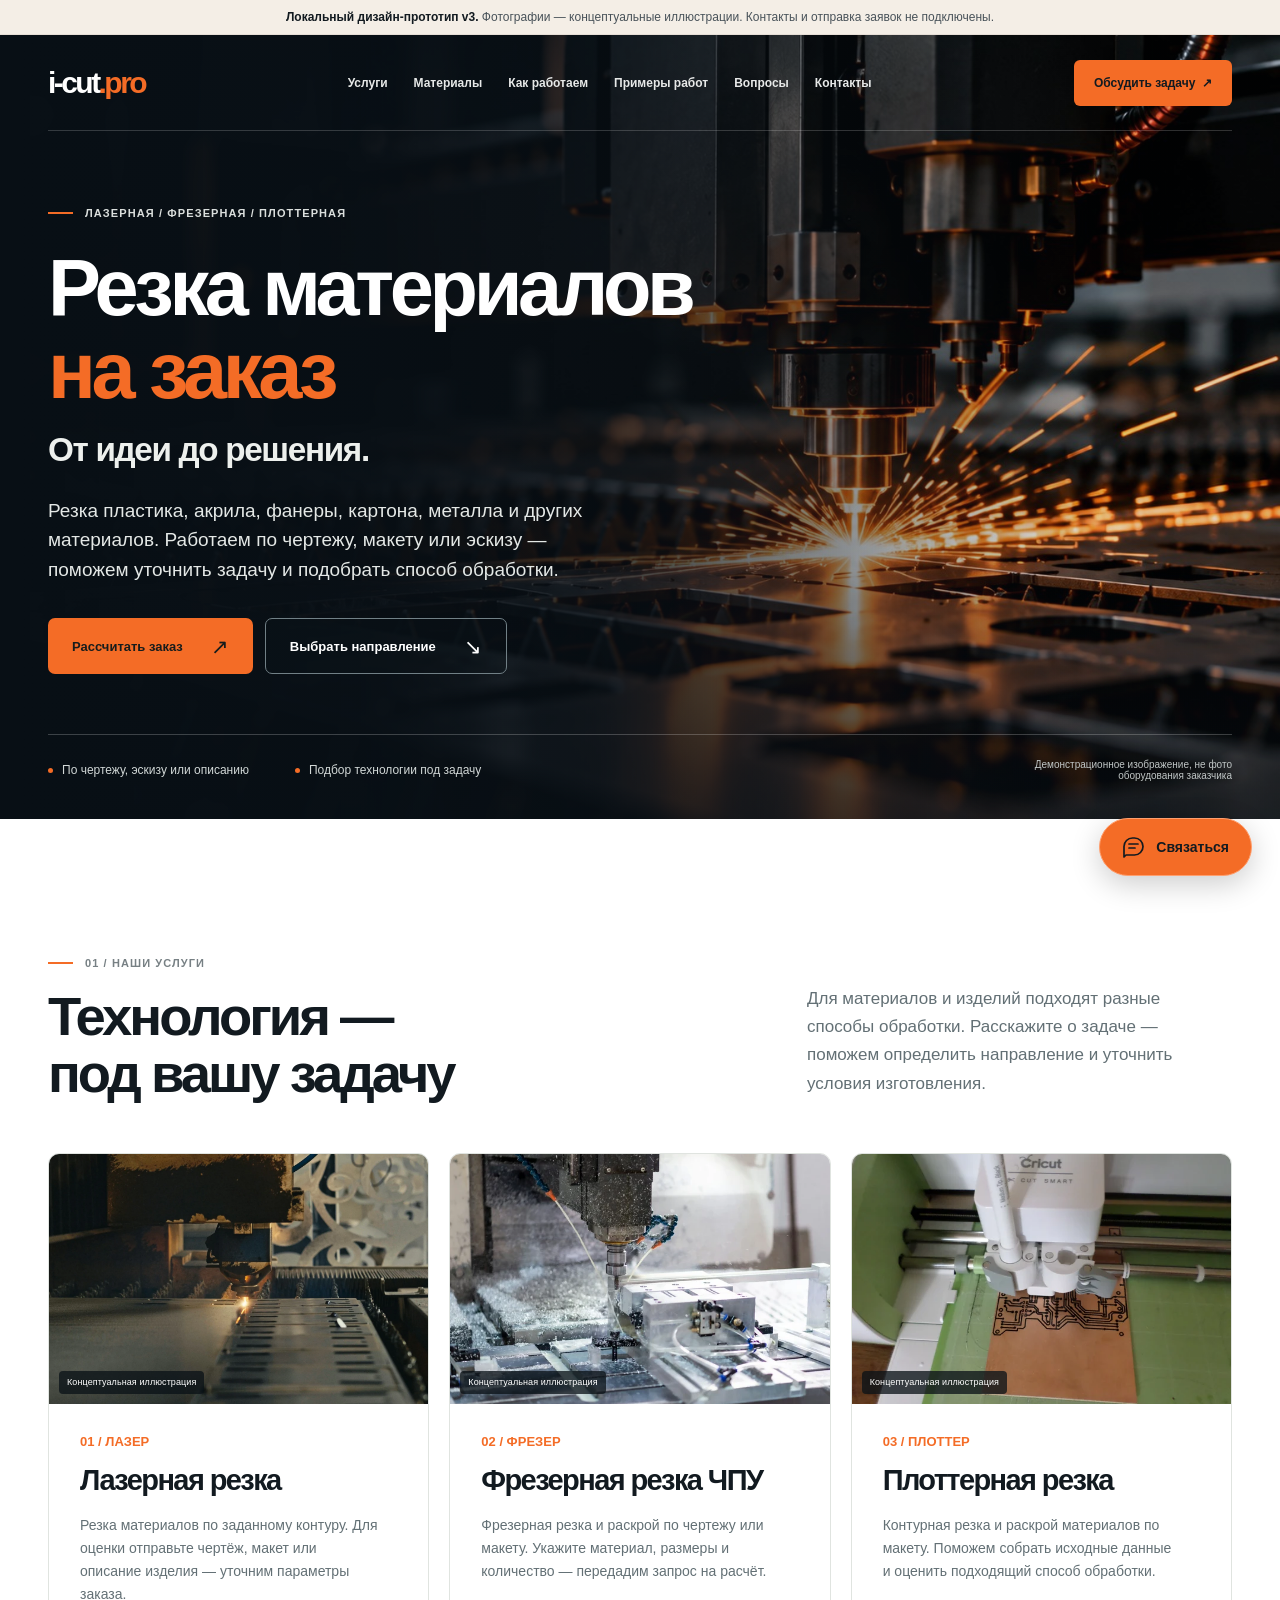
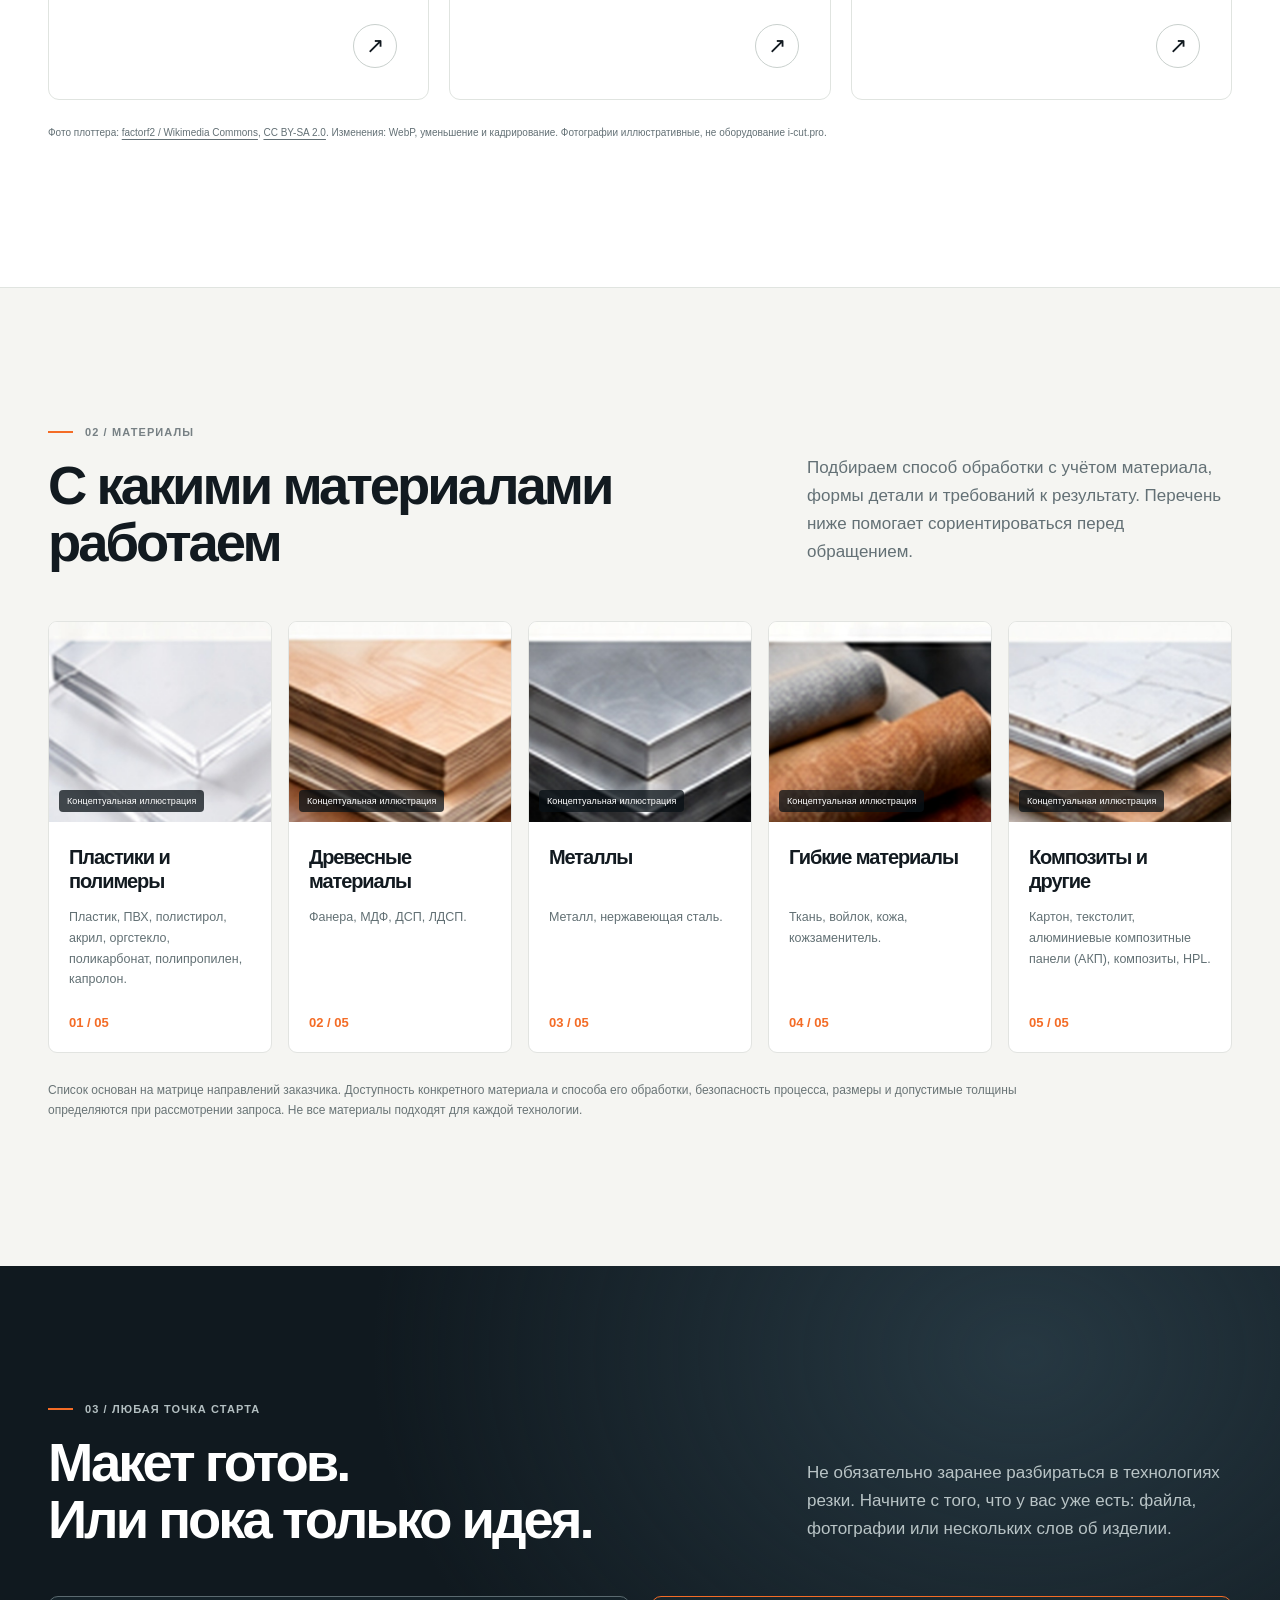
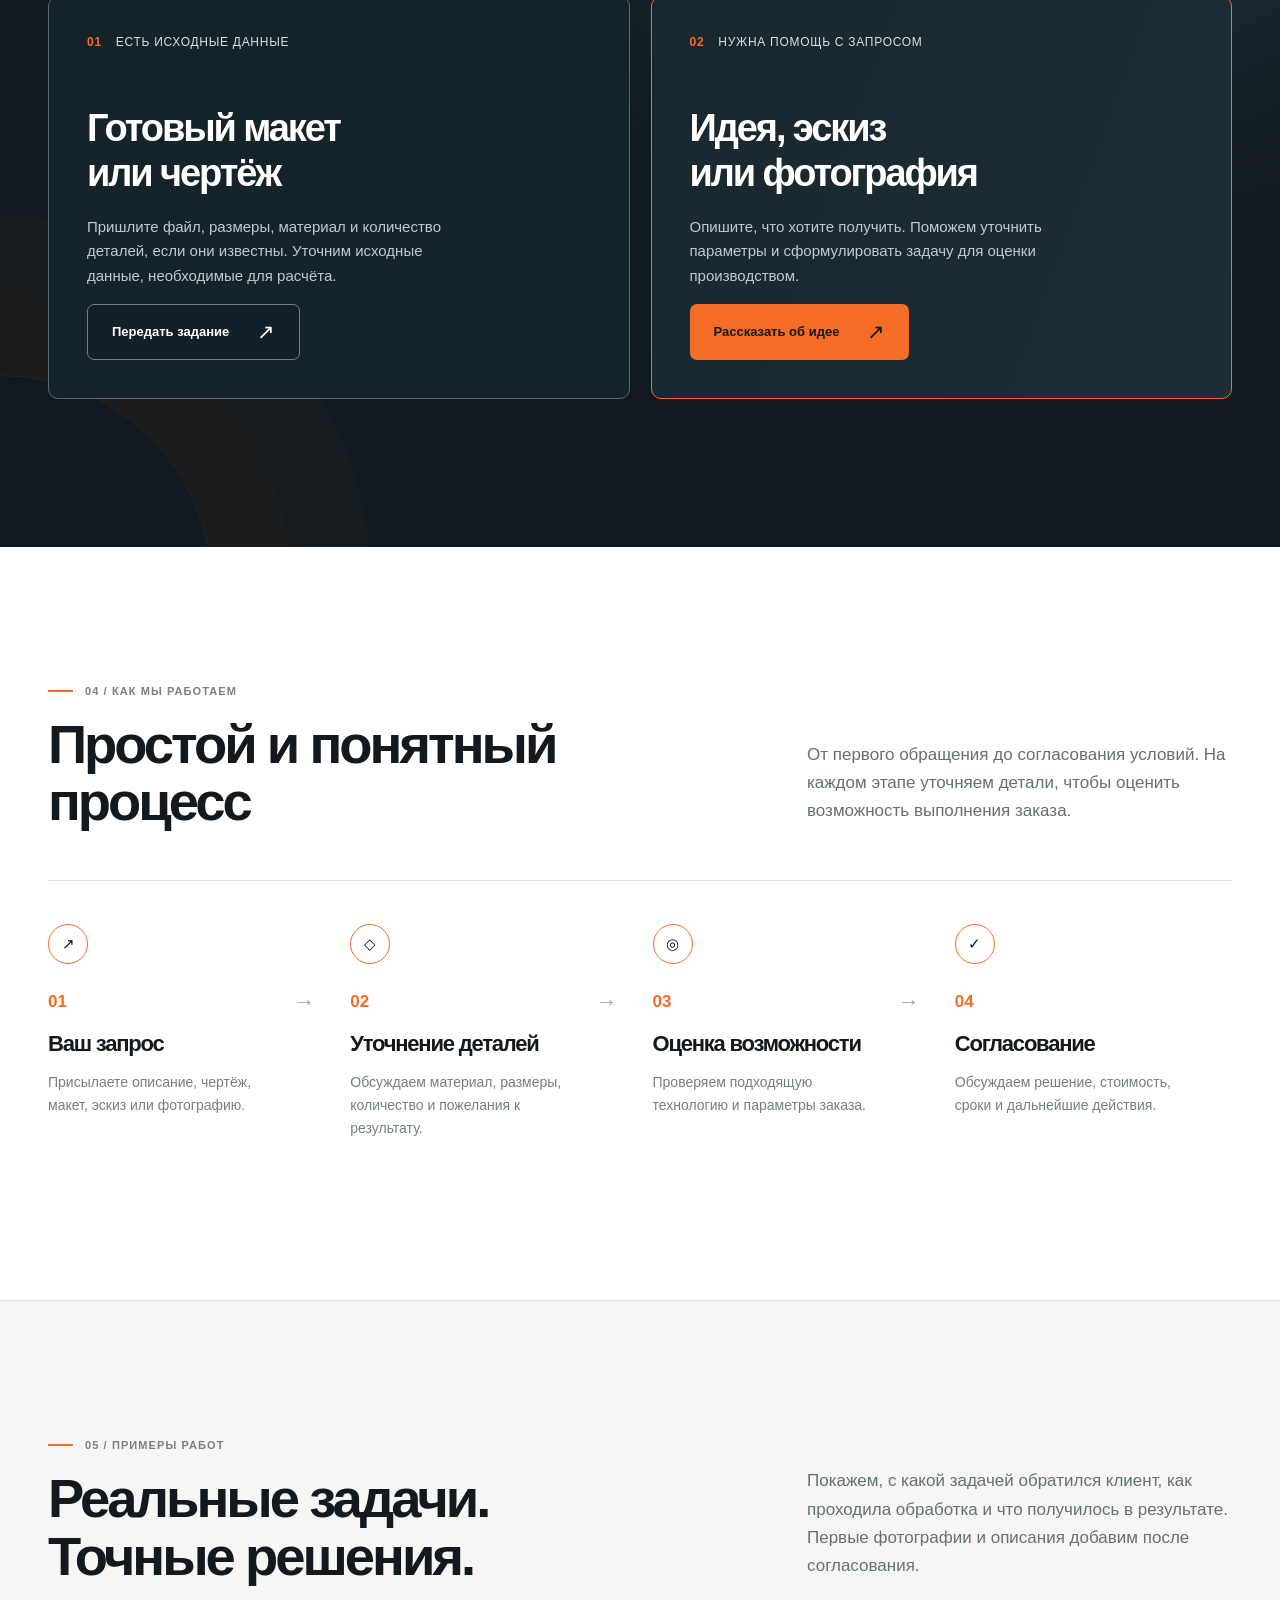
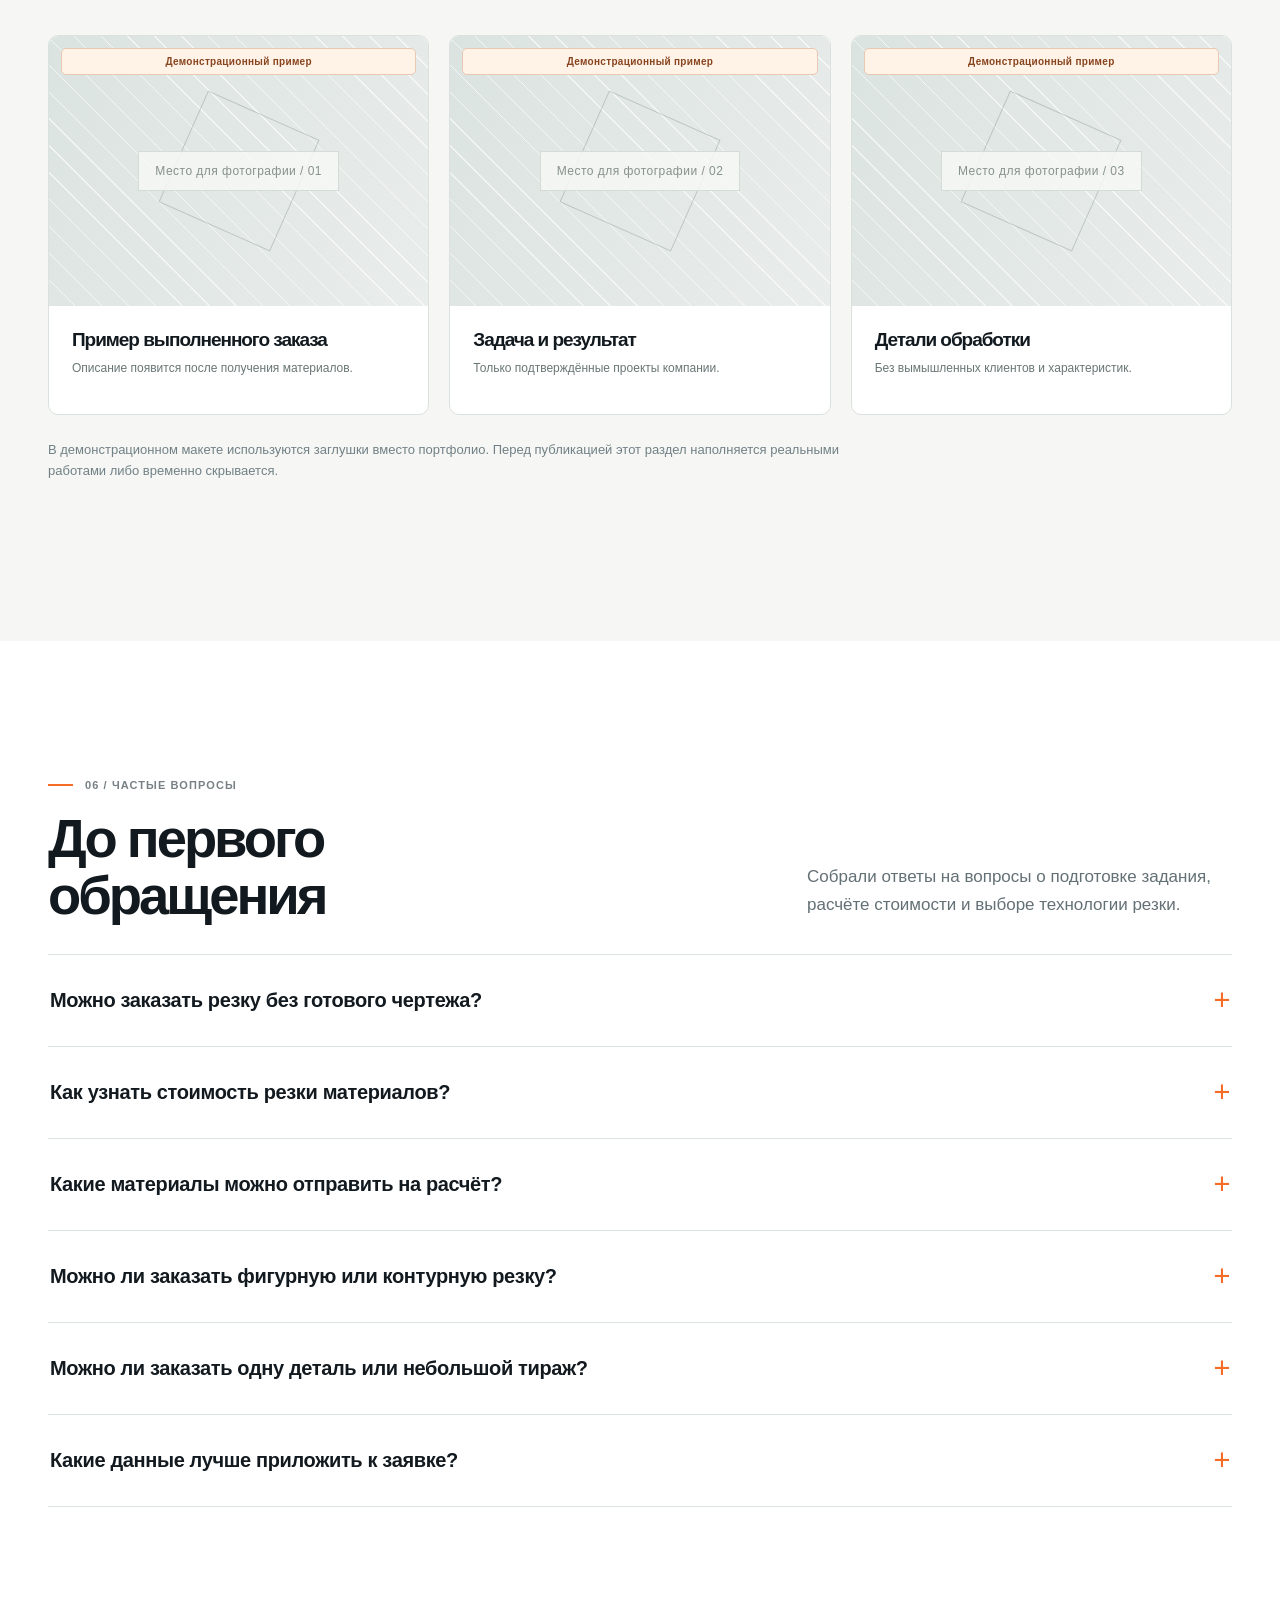
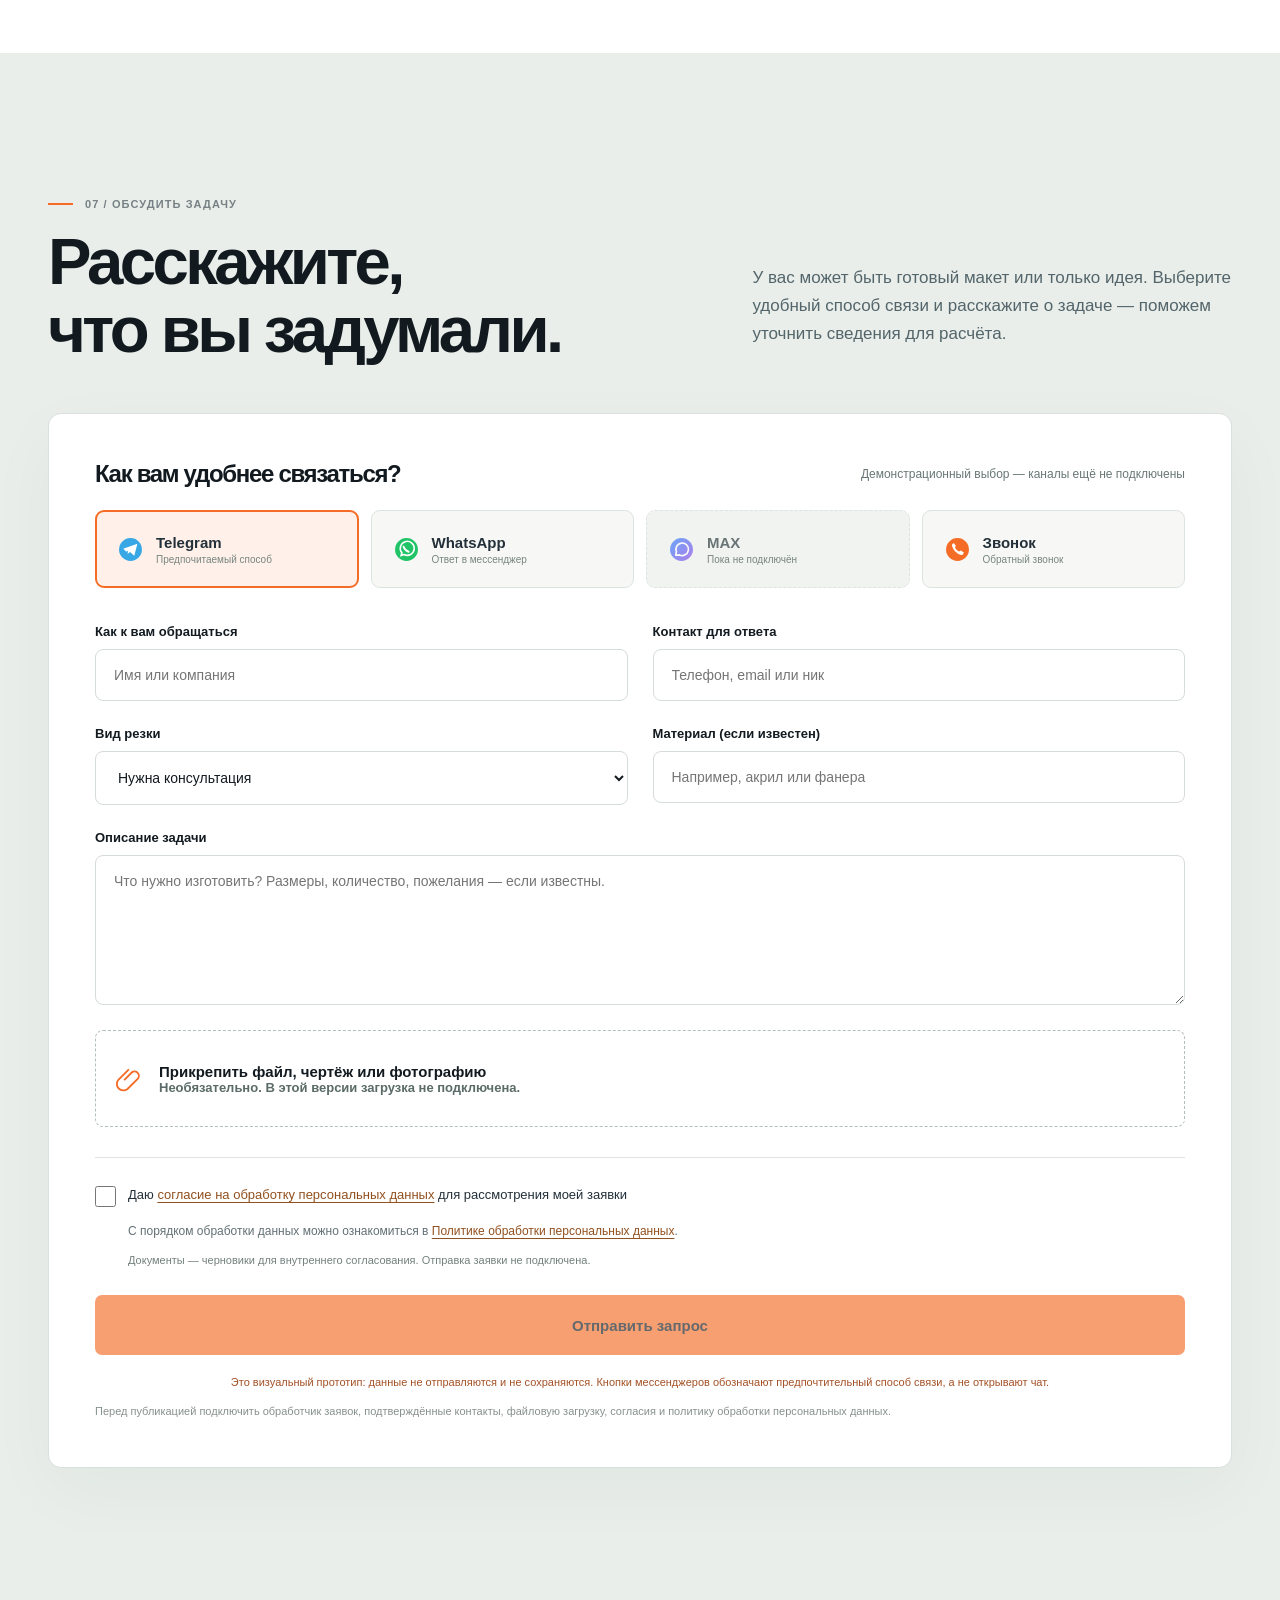
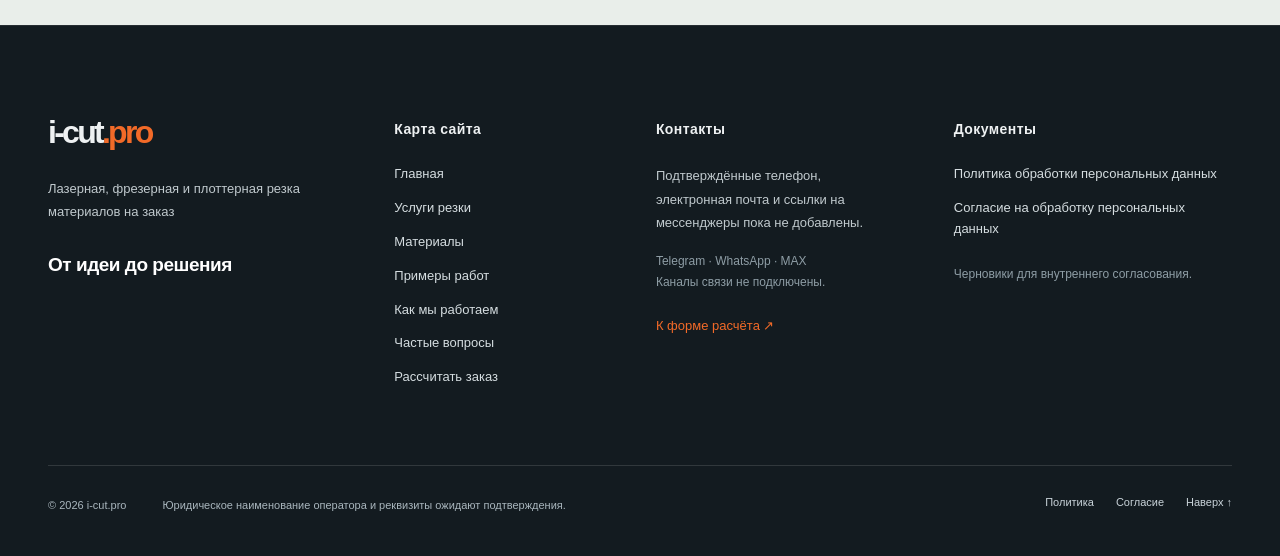
==== index.html @ 3f5ff3dc "Prepare current i-cut preview for GitHub Pages" ====
<!doctype html>
<html lang="ru">
<head>
  <meta charset="utf-8">
  <meta name="viewport" content="width=device-width, initial-scale=1">
  <meta name="robots" content="noindex, nofollow, noarchive">
  <meta name="theme-color" content="#11191e">
  <title>Резка материалов на заказ — лазерная, фрезерная, плоттерная | i-cut.pro</title>
  <meta name="description" content="Резка пластика, акрила, фанеры, картона, металла и других материалов на заказ. Лазерная, фрезерная и плоттерная резка по чертежу, макету или эскизу.">
  <link rel="stylesheet" href="v3.css?v=hero-max-1">
  <script src="v3.js?v=mobile-sliders-1" defer></script>
  <link rel="icon" href="data:,">
  <link rel="stylesheet" href="legal.css?v=2">
  <script src="legal-ui.js?v=2" defer></script>
<script src="analytics-config.js?v=1" defer></script>
<script src="analytics.js?v=2" defer></script>
<link rel="stylesheet" href="sticky-images.css?v=1">
<link rel="stylesheet" href="visual-update.css?v=1">
<link rel="stylesheet" href="portfolio-modal.css?v=4">
<script src="portfolio-config.js?v=1" defer></script>
<script src="portfolio-data.js?v=1" defer></script>
<script src="portfolio-modal.js?v=5" defer></script>
<script src="card-navigation.js?v=1" defer></script>
<script src="sticky-header.js?v=1" defer></script>
</head>
<body class="home-page">
<a class="skip-link" href="#main">К содержанию</a>
<div class="notice"><strong>Локальный дизайн-прототип v3.</strong> Фотографии — концептуальные иллюстрации. Контакты и отправка заявок не подключены.</div>
<main id="main">
<section class="hero" id="top">
  <div class="shell">
    <header class="header">
      <a class="logo" href="#top" aria-label="i-cut.pro">i-cut<span>.pro</span></a>
      <button class="menu-button" type="button" aria-expanded="false" aria-controls="site-nav" aria-label="Открыть меню">Меню ☰</button>
      <nav id="site-nav" class="nav-links" aria-label="Основная навигация"><a href="#services">Услуги</a><a href="#materials">Материалы</a><a href="#process">Как работаем</a><a href="#portfolio">Примеры работ</a><a href="#faq">Вопросы</a><a href="#contact">Контакты</a></nav>
      <a class="nav-cta" href="#contact">Обсудить задачу &nbsp;↗</a>
    </header>
    <div class="hero-body">
      <div class="eyebrow">ЛАЗЕРНАЯ / ФРЕЗЕРНАЯ / ПЛОТТЕРНАЯ</div>
      <h1>Резка материалов<br><span>на заказ</span></h1>
      <p class="hero-slogan">От идеи до решения.</p>
      <p class="hero-lede">Резка пластика, акрила, фанеры, картона, металла и других материалов. Работаем по чертежу, макету или эскизу — поможем уточнить задачу и подобрать способ обработки.</p>
      <div class="hero-actions"><a class="btn btn-orange" href="#contact">Рассчитать заказ <span class="arrow">↗</span></a><a class="btn btn-outline-dark" href="#services">Выбрать направление <span class="arrow">↘</span></a></div>
    </div>
    <div class="hero-bottom"><div class="micro"><span><i></i>По чертежу, эскизу или описанию</span><span><i></i>Подбор технологии под задачу</span></div><div class="visual-disclaimer">Демонстрационное изображение, не фото оборудования заказчика</div></div>
  </div>
</section>
<section class="section services" id="services">
  <div class="shell"><div class="section-top"><div><div class="eyebrow">01 / Наши услуги</div><h2>Технология —<br>под вашу задачу</h2></div><p>Для материалов и изделий подходят разные способы обработки. Расскажите о задаче — поможем определить направление и уточнить условия изготовления.</p></div>
    <div class="services-grid mobile-slider" id="services-grid-slider" data-slider-label="Карточки технологий">
      <article class="service-card"><div class="photo"><img src="assets/v3-quality/hero-laser-2560.webp" srcset="assets/v3-quality/hero-laser-1600.webp 1600w, assets/v3-quality/hero-laser-2560.webp 2560w" sizes="(max-width: 740px) calc(100vw - 72px), (max-width: 767px) calc(100vw - 92px), (max-width: 1100px) calc((100vw - 90px) / 3), (max-width: 1406px) calc((100vw - 142px) / 3), 421.34px" width="2560" height="1440" decoding="async" alt="Иллюстрация процесса лазерной резки" loading="lazy"><span class="concept-label">Концептуальная иллюстрация</span></div><div class="service-body"><div class="num">01 / ЛАЗЕР</div><h3>Лазерная резка</h3><p>Резка материалов по заданному контуру. Для оценки отправьте чертёж, макет или описание изделия — уточним параметры заказа.</p><a class="round-link" href="laser-cutting.html?v=20261026-final-2" aria-label="Обсудить лазерную резку">↗</a></div></article>
      <article class="service-card"><div class="photo"><img src="assets/v3-quality/milling-1200.webp" srcset="assets/v3-quality/milling-640.webp 640w, assets/v3-quality/milling-1200.webp 1200w, assets/v3-quality/milling-1600.webp 1600w" sizes="(max-width: 740px) calc(100vw - 72px), (max-width: 767px) calc(100vw - 92px), (max-width: 1100px) calc((100vw - 90px) / 3), (max-width: 1406px) calc((100vw - 142px) / 3), 421.34px" width="1600" height="1068" decoding="async" alt="Иллюстрация фрезерной обработки материала" loading="lazy"><span class="concept-label">Концептуальная иллюстрация</span></div><div class="service-body"><div class="num">02 / ФРЕЗЕР</div><h3>Фрезерная резка ЧПУ</h3><p>Фрезерная резка и раскрой по чертежу или макету. Укажите материал, размеры и количество — передадим запрос на расчёт.</p><a class="round-link" href="cnc-milling.html?v=20261026-final-2" aria-label="Обсудить фрезерную резку">↗</a></div></article>
      <article class="service-card"><div class="photo"><img src="assets/technologies/plotter-1600.webp" srcset="assets/technologies/plotter-640.webp 640w, assets/technologies/plotter-1600.webp 1600w, assets/technologies/plotter-2560.webp 2560w" sizes="(max-width: 767px) calc(100vw - 72px), (max-width: 1100px) 33vw, 422px" width="2560" height="1920" decoding="async" alt="Иллюстрация работы режущего плоттера" loading="lazy"><span class="concept-label">Концептуальная иллюстрация</span></div><div class="service-body"><div class="num">03 / ПЛОТТЕР</div><h3>Плоттерная резка</h3><p>Контурная резка и раскрой материалов по макету. Поможем собрать исходные данные и оценить подходящий способ обработки.</p><a class="round-link" href="plotter-cutting.html?v=20261026-final-2" aria-label="Обсудить плоттерную резку">↗</a></div></article>
    </div>
    <div class="slider-controls" data-slider-controls="services-grid-slider">
      <p class="slider-help" id="services-grid-slider-help">Листайте карточки свайпом или стрелками клавиатуры.</p>
      <div class="slider-navigation"><button type="button" class="slider-prev" aria-label="Предыдущая карточка технологий" aria-controls="services-grid-slider" aria-disabled="true">←</button><span class="slider-position" aria-live="polite" aria-atomic="true">01 / 03</span><button type="button" class="slider-next" aria-label="Следующая карточка технологий" aria-controls="services-grid-slider">→</button></div>
    </div>
<p class="service-photo-credit">Фото плоттера: <a href="https://commons.wikimedia.org/wiki/File:Factorf2_-_Cricut_in_action_(20001992759).jpg">factorf2 / Wikimedia Commons</a>, <a href="https://creativecommons.org/licenses/by-sa/2.0/">CC BY-SA 2.0</a>. Изменения: WebP, уменьшение и кадрирование. Фотографии иллюстративные, не оборудование i-cut.pro.</p>
  </div>
</section>
<section class="section materials line" id="materials">
  <div class="shell"><div class="section-top"><div><div class="eyebrow">02 / Материалы</div><h2>С какими материалами<br>работаем</h2></div><p>Подбираем способ обработки с учётом материала, формы детали и требований к результату. Перечень ниже помогает сориентироваться перед обращением.</p></div>
    <div class="materials-grid mobile-slider" id="materials-grid-slider" data-slider-label="Карточки материалов">
      <article class="material-card"><div class="material-image"><img src="assets/v3/plastic-concept.jpg" alt="Иллюстрация листовых пластиков" loading="lazy"><span class="concept-label">Концептуальная иллюстрация</span></div><div class="material-body"><h3>Пластики и полимеры</h3><p>Пластик, ПВХ, полистирол, акрил, оргстекло, поликарбонат, полипропилен, капролон.</p><span class="num">01 / 05</span></div></article>
      <article class="material-card"><div class="material-image"><img src="assets/v3/wood-concept.jpg" alt="Иллюстрация древесных плитных материалов" loading="lazy"><span class="concept-label">Концептуальная иллюстрация</span></div><div class="material-body"><h3>Древесные материалы</h3><p>Фанера, МДФ, ДСП, ЛДСП.</p><span class="num">02 / 05</span></div></article>
      <article class="material-card"><div class="material-image"><img src="assets/v3/metal-concept.jpg" alt="Иллюстрация листового металла" loading="lazy"><span class="concept-label">Концептуальная иллюстрация</span></div><div class="material-body"><h3>Металлы</h3><p>Металл, нержавеющая сталь.</p><span class="num">03 / 05</span></div></article>
      <article class="material-card"><div class="material-image"><img src="assets/v3/flexible-concept.jpg" alt="Иллюстрация гибких материалов" loading="lazy"><span class="concept-label">Концептуальная иллюстрация</span></div><div class="material-body"><h3>Гибкие материалы</h3><p>Ткань, войлок, кожа, кожзаменитель.</p><span class="num">04 / 05</span></div></article>
      <article class="material-card"><div class="material-image"><img src="assets/v3/composite-concept.jpg" alt="Иллюстрация композитных листов" loading="lazy"><span class="concept-label">Концептуальная иллюстрация</span></div><div class="material-body"><h3>Композиты и другие</h3><p>Картон, текстолит, алюминиевые композитные панели (АКП), композиты, HPL.</p><span class="num">05 / 05</span></div></article>
    </div>
    <div class="slider-controls" data-slider-controls="materials-grid-slider">
      <p class="slider-help" id="materials-grid-slider-help">Листайте карточки свайпом или стрелками клавиатуры.</p>
      <div class="slider-navigation"><button type="button" class="slider-prev" aria-label="Предыдущая карточка материалов" aria-controls="materials-grid-slider" aria-disabled="true">←</button><span class="slider-position" aria-live="polite" aria-atomic="true">01 / 05</span><button type="button" class="slider-next" aria-label="Следующая карточка материалов" aria-controls="materials-grid-slider">→</button></div>
    </div><p class="material-footnote">Список основан на матрице направлений заказчика. Доступность конкретного материала и способа его обработки, безопасность процесса, размеры и допустимые толщины определяются при рассмотрении запроса. Не все материалы подходят для каждой технологии.</p>
  </div>
</section>
<section class="dark-cta" id="start">
  <div class="shell"><div class="section-top"><div><div class="eyebrow">03 / Любая точка старта</div><h2>Макет готов.<br>Или пока только идея.</h2></div><p>Не обязательно заранее разбираться в технологиях резки. Начните с того, что у вас уже есть: файла, фотографии или нескольких слов об изделии.</p></div>
    <div class="routes">
      <article class="route"><div class="route-title"><b>01</b> Есть исходные данные</div><h3>Готовый макет<br>или чертёж</h3><p>Пришлите файл, размеры, материал и количество деталей, если они известны. Уточним исходные данные, необходимые для расчёта.</p><a class="btn btn-outline-dark" href="#contact" data-route="ready">Передать задание <span class="arrow">↗</span></a></article>
      <article class="route"><div class="route-title"><b>02</b> Нужна помощь с запросом</div><h3>Идея, эскиз<br>или фотография</h3><p>Опишите, что хотите получить. Поможем уточнить параметры и сформулировать задачу для оценки производством.</p><a class="btn" href="#contact" data-route="idea">Рассказать об идее <span class="arrow">↗</span></a></article>
    </div>
  </div>
</section>
<section class="section process" id="process">
  <div class="shell"><div class="section-top"><div><div class="eyebrow">04 / Как мы работаем</div><h2>Простой и понятный<br>процесс</h2></div><p>От первого обращения до согласования условий. На каждом этапе уточняем детали, чтобы оценить возможность выполнения заказа.</p></div>
    <div class="process-grid">
      <article class="step"><div class="bar">↗</div><div class="index">01</div><h3>Ваш запрос</h3><p>Присылаете описание, чертёж, макет, эскиз или фотографию.</p></article>
      <article class="step"><div class="bar">◇</div><div class="index">02</div><h3>Уточнение деталей</h3><p>Обсуждаем материал, размеры, количество и пожелания к результату.</p></article>
      <article class="step"><div class="bar">◎</div><div class="index">03</div><h3>Оценка возможности</h3><p>Проверяем подходящую технологию и параметры заказа.</p></article>
      <article class="step"><div class="bar">✓</div><div class="index">04</div><h3>Согласование</h3><p>Обсуждаем решение, стоимость, сроки и дальнейшие действия.</p></article>
    </div>
  </div>
</section>
<section class="section portfolio line" id="portfolio" data-demo-portfolio>
  <div class="shell"><div class="section-top"><div><div class="eyebrow">05 / Примеры работ</div><h2>Реальные задачи.<br>Точные решения.</h2></div><p>Покажем, с какой задачей обратился клиент, как проходила обработка и что получилось в результате. Первые фотографии и описания добавим после согласования.</p></div>
    <div class="portfolio-grid mobile-slider" id="portfolio-grid-slider" data-slider-label="Карточки примеров работ">
      <article class="project-card" data-portfolio-card="laser-gallery-demo"><div class="project-placeholder"><b class="portfolio-demo-badge">Демонстрационный пример</b><span>Место для фотографии / 01</span></div><h3><button class="portfolio-open portfolio-open--title" type="button" data-portfolio-open="laser-gallery-demo" aria-haspopup="dialog" aria-controls="portfolio-dialog">Пример выполненного заказа</button></h3><p>Описание появится после получения материалов.</p></article>
      <article class="project-card" data-portfolio-card="milling-gallery-demo"><div class="project-placeholder"><b class="portfolio-demo-badge">Демонстрационный пример</b><span>Место для фотографии / 02</span></div><h3><button class="portfolio-open portfolio-open--title" type="button" data-portfolio-open="milling-gallery-demo" aria-haspopup="dialog" aria-controls="portfolio-dialog">Задача и результат</button></h3><p>Только подтверждённые проекты компании.</p></article>
      <article class="project-card" data-portfolio-card="plotter-gallery-demo"><div class="project-placeholder"><b class="portfolio-demo-badge">Демонстрационный пример</b><span>Место для фотографии / 03</span></div><h3><button class="portfolio-open portfolio-open--title" type="button" data-portfolio-open="plotter-gallery-demo" aria-haspopup="dialog" aria-controls="portfolio-dialog">Детали обработки</button></h3><p>Без вымышленных клиентов и характеристик.</p></article>
    </div>
    <div class="slider-controls" data-slider-controls="portfolio-grid-slider">
      <p class="slider-help" id="portfolio-grid-slider-help">Листайте карточки свайпом или стрелками клавиатуры.</p>
      <div class="slider-navigation"><button type="button" class="slider-prev" aria-label="Предыдущая карточка примеров работ" aria-controls="portfolio-grid-slider" aria-disabled="true">←</button><span class="slider-position" aria-live="polite" aria-atomic="true">01 / 03</span><button type="button" class="slider-next" aria-label="Следующая карточка примеров работ" aria-controls="portfolio-grid-slider">→</button></div>
    </div><p class="portfolio-intro">В демонстрационном макете используются заглушки вместо портфолио. Перед публикацией этот раздел наполняется реальными работами либо временно скрывается.</p>
  </div>
</section>
<section class="section faq" id="faq">
  <div class="shell"><div class="section-top"><div><div class="eyebrow">06 / Частые вопросы</div><h2>До первого<br>обращения</h2></div><p>Собрали ответы на вопросы о подготовке задания, расчёте стоимости и выборе технологии резки.</p></div>
    <div class="faq-list">
      <details><summary>Можно заказать резку без готового чертежа?</summary><p>Да, начать обсуждение можно с эскиза, фотографии или описания идеи. Поможем уточнить исходные данные для оценки. Разработка полноценного чертежа, если она потребуется, обсуждается отдельно.</p></details>
      <details><summary>Как узнать стоимость резки материалов?</summary><p>Пришлите описание изделия, материал, размеры и количество, если они известны. Можно приложить готовый макет или чертёж. Стоимость определяют после уточнения параметров заказа.</p></details>
      <details><summary>Какие материалы можно отправить на расчёт?</summary><p>Рассматриваем запросы по пластикам, древесным и плитным материалам, металлам, гибким материалам, картону и композитам. Возможность обработки конкретного материала зависит от его состава, параметров и выбранной технологии.</p></details>
      <details><summary>Можно ли заказать фигурную или контурную резку?</summary><p>Да, такие запросы можно направить на оценку. Подходящий способ фигурной, криволинейной или контурной резки и раскроя определяется по материалу, форме изделия и параметрам заказа.</p></details>
      <details><summary>Можно ли заказать одну деталь или небольшой тираж?</summary><p>Присылайте параметры заказа. Возможность выполнения и минимальные условия зависят от технологии и особенностей изделия и уточняются индивидуально.</p></details>
      <details><summary>Какие данные лучше приложить к заявке?</summary><p>Описание результата, примерные размеры и количество, материал, если выбран, а также чертёж, файл, эскиз или фотографию при наличии. Если каких-то данных нет, это не мешает начать обсуждение.</p></details>
    </div>
  </div>
</section>
<section class="contact" id="contact">
  <div class="shell">
    <div class="contact-head"><div><div class="eyebrow">07 / Обсудить задачу</div><h2>Расскажите,<br>что вы задумали.</h2></div><p>У вас может быть готовый макет или только идея. Выберите удобный способ связи и расскажите о задаче — поможем уточнить сведения для расчёта.</p></div>
    <form class="contact-form" aria-label="Демонстрационная форма заявки" aria-describedby="demo-status">
      <div class="form-top"><h3>Как вам удобнее связаться?</h3><span>Демонстрационный выбор — каналы ещё не подключены</span></div>
      <input type="hidden" name="preferred_method" value="Telegram">
      <input type="hidden" name="starting_point" value="">
      <p class="route-selection" role="status" hidden></p>
      <div class="contact-methods" role="group" aria-label="Предпочитаемый канал для ответа">
        <button class="contact-choice" type="button" aria-pressed="true" data-method="Telegram"><svg viewBox="0 0 24 24" aria-hidden="true"><circle cx="12" cy="12" r="11" fill="#37A8E5"/><path d="M5 11.3 18.6 6.5 15.6 18l-4.1-3.6-2.3 2 .6-4 7.2-4.3-9 6Z" fill="#fff"/></svg><span>Telegram<span class="choice-note">Предпочитаемый способ</span></span></button>
        <button class="contact-choice" type="button" aria-pressed="false" data-method="WhatsApp"><svg viewBox="0 0 24 24" aria-hidden="true"><circle cx="12" cy="12" r="11" fill="#20C466"/><path d="M6.8 17.8l.8-2.6a6.7 6.7 0 1 1 2 1.6z" fill="none" stroke="#fff" stroke-width="1.5"/><path d="M9.2 9.4c.8 2.3 2.4 3.9 4.8 4.7" fill="none" stroke="#fff" stroke-width="1.9" stroke-linecap="round"/></svg><span>WhatsApp<span class="choice-note">Ответ в мессенджер</span></span></button>
        <button class="contact-choice max-choice" type="button" aria-pressed="false" data-method="MAX" disabled aria-describedby="max-channel-status"><svg viewBox="0 0 24 24" aria-hidden="true"><defs><linearGradient id="max-gradient" x1="0" y1="0" x2="1" y2="1"><stop stop-color="#237cff"/><stop offset="1" stop-color="#8a42e8"/></linearGradient></defs><circle cx="12" cy="12" r="11" fill="url(#max-gradient)"/><path d="M6.5 17.5 7.1 14a6 6 0 1 1 3 3.2Z" fill="none" stroke="#fff" stroke-width="1.6" stroke-linejoin="round"/></svg><span>MAX<span class="choice-note" id="max-channel-status">Пока не подключён</span></span></button>
        <button class="contact-choice" type="button" aria-pressed="false" data-method="Звонок"><svg viewBox="0 0 24 24" aria-hidden="true"><circle cx="12" cy="12" r="11" fill="#f46c26"/><path d="M8.5 5.8 6.7 7.2c-.2 4.6 5.5 10.3 10 10l1.5-2.3-3.1-2-1.6 1c-1.9-.8-3.2-2.1-4-4l1-1.3z" fill="#fff"/></svg><span>Звонок<span class="choice-note">Обратный звонок</span></span></button>
      </div>
      <div class="fields">
        <label>Как к вам обращаться<input type="text" name="name" autocomplete="name" placeholder="Имя или компания"></label>
        <label>Контакт для ответа<input type="text" name="contact" autocomplete="off" placeholder="Телефон, email или ник"></label>
        <label>Вид резки<select name="type"><option value="unsure">Нужна консультация</option><option value="laser">Лазерная резка</option><option value="milling">Фрезерная резка</option><option value="plotter">Плоттерная резка</option><option value="shape">Фигурная / контурная резка</option><option value="other">Другая задача по раскрою</option></select></label>
        <label>Материал (если известен)<input type="text" name="material" placeholder="Например, акрил или фанера"></label>
        <label class="full">Описание задачи<textarea name="task" placeholder="Что нужно изготовить? Размеры, количество, пожелания — если известны."></textarea></label>
        <label class="attachment full" aria-disabled="true"><svg viewBox="0 0 24 24" aria-hidden="true"><path d="M8 12.5 14.5 6a4 4 0 0 1 5.5 5.8l-9.4 9.4a6 6 0 0 1-8.4-8.5l9.2-9.2" fill="none" stroke="#f46c26" stroke-width="1.7" stroke-linecap="round"/></svg><span><strong>Прикрепить файл, чертёж или фотографию</strong><br>Необязательно. В этой версии загрузка не подключена.</span><input type="file" name="file" disabled aria-describedby="demo-status"></label>
      </div>
      <div class="consent-block">
        <div class="consent-row"><input id="personal-data-agreement" type="checkbox" name="personal_data_consent" value="accepted" required aria-describedby="consent-draft-note"><label for="personal-data-agreement">Даю <a href="personal-data-consent.html?v=20261026-final-2" target="_blank" rel="noopener">согласие на обработку персональных данных</a> для рассмотрения моей заявки</label></div>
        <p class="consent-policy">С порядком обработки данных можно ознакомиться в <a href="privacy.html?v=20261026-final-2" target="_blank" rel="noopener">Политике обработки персональных данных</a>.</p>
        <p class="consent-draft-note" id="consent-draft-note">Документы — черновики для внутреннего согласования. Отправка заявки не подключена.</p>
        <input type="hidden" name="consent_document_version" value="draft-2026-10-24-v1">
      </div>
      <button class="form-submit" type="submit" disabled aria-describedby="demo-status">Отправить запрос</button>
      <p class="form-note prototype-warning" id="demo-status">Это визуальный прототип: данные не отправляются и не сохраняются. Кнопки мессенджеров обозначают предпочтительный способ связи, а не открывают чат.</p>
      <p class="legal">Перед публикацией подключить обработчик заявок, подтверждённые контакты, файловую загрузку, согласия и политику обработки персональных данных.</p>
    </form>
  </div>
</section>
</main>
<footer class="site-footer"><div class="shell"><div class="footer-grid">
<section class="footer-company" aria-label="Компания"><a class="logo" href="index.html?v=20261026-final-2#top" aria-label="i-cut.pro — главная">i-cut<span>.pro</span></a><p>Лазерная, фрезерная и плоттерная резка материалов на заказ</p><p class="footer-slogan">От идеи до решения</p></section>
<nav class="footer-nav" aria-label="Карта сайта"><h2>Карта сайта</h2><a href="index.html?v=20261026-final-2#top">Главная</a><a href="index.html?v=20261026-final-2#services">Услуги резки</a><a href="index.html?v=20261026-final-2#materials">Материалы</a><a href="index.html?v=20261026-final-2#portfolio">Примеры работ</a><a href="index.html?v=20261026-final-2#process">Как мы работаем</a><a href="index.html?v=20261026-final-2#faq">Частые вопросы</a><a href="index.html?v=20261026-final-2#contact">Рассчитать заказ</a></nav>
<section class="footer-contacts" aria-labelledby="footer-contacts-title"><h2 id="footer-contacts-title">Контакты</h2><p>Подтверждённые телефон, электронная почта и ссылки на мессенджеры пока не добавлены.</p><p class="footer-muted">Telegram · WhatsApp · MAX<br>Каналы связи не подключены.</p><a class="footer-inquiry" href="index.html?v=20261026-final-2#contact">К форме расчёта ↗</a></section>
<nav class="footer-documents" aria-label="Документы"><h2>Документы</h2><a href="privacy.html?v=20261026-final-2">Политика обработки персональных данных</a><a href="personal-data-consent.html?v=20261026-final-2">Согласие на обработку персональных данных</a><p class="footer-muted">Черновики для внутреннего согласования.</p></nav>
</div><div class="footer-bottom"><p>© 2026 i-cut.pro</p><p>Юридическое наименование оператора и реквизиты ожидают подтверждения.</p><div><a href="privacy.html?v=20261026-final-2">Политика</a><a href="personal-data-consent.html?v=20261026-final-2">Согласие</a><a href="index.html?v=20261026-final-2#top">Наверх ↑</a></div></div></div></footer>

<aside class="quick-contact" aria-label="Быстрая связь">
  <section class="quick-panel" id="quick-panel" aria-labelledby="quick-title" hidden>
    <div class="quick-heading"><h2 id="quick-title">Обсудим вашу задачу</h2><button class="quick-close" type="button" aria-label="Закрыть меню связи">×</button></div>
    <p>Выберите способ ответа в форме. Контакты пока не подключены.</p>
    <div class="quick-options">
      <a href="#contact" data-contact-method="Telegram"><span class="quick-dot telegram" aria-hidden="true">➤</span><span>Telegram<small>Выбрать в форме</small></span><span aria-hidden="true">↗</span></a>
      <a href="#contact" data-contact-method="WhatsApp"><span class="quick-dot whatsapp" aria-hidden="true">◉</span><span>WhatsApp<small>Выбрать в форме</small></span><span aria-hidden="true">↗</span></a>
      <button class="quick-unavailable" type="button" disabled aria-label="MAX — контакт пока не указан"><span class="quick-dot max" aria-hidden="true"><svg viewBox="0 0 24 24" aria-hidden="true"><defs><linearGradient id="max-menu-gradient" x1="0" y1="0" x2="1" y2="1"><stop stop-color="#237cff"/><stop offset="1" stop-color="#8a42e8"/></linearGradient></defs><circle cx="12" cy="12" r="11" fill="url(#max-menu-gradient)"/><path d="M6.5 17.5 7.1 14a6 6 0 1 1 3 3.2Z" fill="none" stroke="#fff" stroke-width="1.6" stroke-linejoin="round"/></svg></span><span>MAX<small>Контакт пока не указан</small></span></button>
      <a href="#contact" data-contact-method="Звонок"><span class="quick-dot phone" aria-hidden="true">☎</span><span>Звонок<small>Выбрать в форме</small></span><span aria-hidden="true">↗</span></a>
    </div>
  </section>
  <button class="quick-toggle" type="button" aria-expanded="false" aria-controls="quick-panel" aria-label="Открыть меню связи"><svg viewBox="0 0 24 24" width="24" height="24" fill="none" stroke="currentColor" stroke-width="1.7" stroke-linecap="round" stroke-linejoin="round" aria-hidden="true"><path d="M21 11.5a8.5 8.5 0 0 1-8.5 8.5H4l-2 2V11.5A8.5 8.5 0 0 1 10.5 3h2A8.5 8.5 0 0 1 21 11.5Z"/><path d="M7 9h9M7 13h6"/></svg><span>Связаться</span></button>
</aside>
</body></html>
---- v3.css ----
:root{--ink:#121a20;--ink2:#19252c;--orange:#f46c26;--orange2:#ff813a;--paper:#fff;--ground:#f5f5f2;--mist:#eaeeeb;--line:#e0e4e0;--sub:#637075;--light:#edf0ed;--font:Inter,"Helvetica Neue",Arial,sans-serif}

    *{box-sizing:border-box}
html{scroll-behavior:smooth}
body{font-family:var(--font);margin:0;color:var(--ink);background:var(--paper);-webkit-font-smoothing:antialiased}
img{display:block;width:100%}
a{color:inherit}
button,input,textarea,select{font:inherit}
button{cursor:pointer}
button:disabled{cursor:not-allowed;opacity:.65}
input,textarea,select{width:100%;background:#fff;border:1px solid #d5dcda;padding:17px 18px;border-radius:8px;outline:none;color:var(--ink)}
input:focus,textarea:focus,select:focus,button:focus-visible,a:focus-visible{outline:2px solid var(--orange);outline-offset:3px}
textarea{min-height:150px;resize:vertical}
button{border:0}
h1,h2,h3,p{margin-top:0}
h1,h2,h3{letter-spacing:-.055em}
h2{font-size:clamp(41px,4.25vw,68px);line-height:1.05;margin-bottom:0;font-weight:790}
h3{font-size:24px;line-height:1.18}
p{line-height:1.65}
.shell{width:min(calc(100% - 96px),1310px);margin:0 auto}
.notice{background:#f4eee6;color:#485259;font-size:12px;padding:10px 24px;text-align:center;border-bottom:1px solid #e6ded6}
.notice strong{color:var(--ink)}
.eyebrow{display:flex;align-items:center;gap:12px;font-size:11px;letter-spacing:.10em;font-weight:780;text-transform:uppercase;color:#778084}
.eyebrow:before{content:"";background:var(--orange);width:25px;height:2px;flex:0 0 auto}
.section-top{display:grid;grid-template-columns:1.02fr .78fr;gap:100px;align-items:end;margin-bottom:50px}
.section-top h2{margin-top:19px}
.section-top p{font-size:17px;color:var(--sub);max-width:425px;justify-self:end;margin-bottom:5px}
.section{padding:138px 0 146px;scroll-margin-top:90px}
.line{border-top:1px solid var(--line)}
.btn{display:inline-flex;align-items:center;justify-content:center;gap:28px;min-height:56px;padding:16px 24px;border-radius:7px;text-decoration:none;font-weight:750;font-size:13px;transition:transform .2s,border-color .2s,background .2s}
.btn:hover{transform:translateY(-2px)}
.btn-orange{color:#161c1c;background:var(--orange)}
.btn-outline-dark{border:1px solid #718086;color:#fff;background:rgba(14,21,26,.2)}
.btn-outline-light{background:transparent;border:1px solid #c9d0cc;color:var(--ink)}
.arrow{font-size:21px;font-weight:400;line-height:1}

    .hero{background:#0a1116 url('assets/v3/hero-cnc-concept.jpg') center right/cover no-repeat;min-height:765px;color:white;position:relative}
.hero:after{position:absolute;content:"";inset:0;background:linear-gradient(90deg,#080f15 1%,rgba(8,15,21,.96) 28%,rgba(8,15,21,.75) 50%,rgba(8,15,21,.1) 86%),linear-gradient(0deg,rgba(8,15,21,.64),transparent 33%)}
.hero .shell{position:relative;z-index:1}
.header{height:96px;display:flex;align-items:center;justify-content:space-between;gap:30px;border-bottom:1px solid rgba(255,255,255,.18)}
.logo{font-weight:900;font-size:30px;letter-spacing:-.085em;text-decoration:none;white-space:nowrap}
.logo span{color:var(--orange)}
.nav-links{display:flex;align-items:center;gap:26px}
.nav-links a{font-size:12px;text-decoration:none;color:#e7e9e8;font-weight:650}
.nav-links a:hover{color:var(--orange)}
.nav-cta{font-size:12px;white-space:nowrap;text-decoration:none;background:var(--orange);color:var(--ink);padding:16px 20px;border-radius:6px;font-weight:790}
.menu-button{display:none;border:1px solid rgba(255,255,255,.3);background:transparent;color:white;padding:10px 13px;border-radius:6px}
.hero-body{min-height:565px;display:flex;flex-direction:column;justify-content:center;padding:76px 0 60px}
.hero-body .eyebrow{color:#dbdfdd}
.hero h1{font-size:clamp(70px,7.2vw,118px);line-height:.97;font-weight:830;margin:30px 0 30px;max-width:750px}
.hero h1 span{color:var(--orange)}
.hero-lede{font-size:19px;color:#e4e8e6;max-width:535px;line-height:1.55;margin-bottom:34px}
.hero-actions{display:flex;gap:12px;flex-wrap:wrap}
.hero-bottom{padding:24px 0 38px;border-top:1px solid rgba(255,255,255,.21);display:flex;justify-content:space-between;gap:32px;align-items:center;color:#e1e7e7}
.hero-bottom .micro{max-width:690px;display:flex;gap:46px}
.hero-bottom .micro span{font-size:12px;color:#d1d7d6;line-height:1.6}
.hero-bottom .micro i{display:inline-block;width:5px;height:5px;border-radius:100%;background:var(--orange);margin-right:9px;vertical-align:middle}
.visual-disclaimer{font-size:10px;color:#c0c6c6;max-width:255px;text-align:right}

    .services{background:#fff}
.services-grid{display:grid;grid-template-columns:repeat(3,minmax(0,1fr));gap:20px}
.service-card{border:1px solid var(--line);border-radius:11px;overflow:hidden;background:#fff;min-height:510px;display:flex;flex-direction:column}
.service-card .photo{height:250px;background:#dfe3e0;overflow:hidden}
.service-card .photo img{height:100%;object-fit:cover;transition:transform .35s}
.service-card:hover .photo img{transform:scale(1.035)}
.service-body{padding:30px 31px 31px;display:flex;flex:1;flex-direction:column}
.num{color:var(--orange);font-size:13px;font-weight:850;margin-bottom:14px}
.service-body h3{font-size:29px;margin-bottom:17px}
.service-body p{color:var(--sub);font-size:14px;line-height:1.65;max-width:300px;margin-bottom:18px}
.round-link{margin-top:auto;align-self:flex-end;width:44px;height:44px;border:1px solid #c9d0cd;border-radius:100%;display:grid;place-items:center;text-decoration:none;font-size:22px;transition:.2s}
.round-link:hover{background:var(--orange);border-color:var(--orange)}

    .materials{background:var(--ground)}
.materials-grid{display:grid;grid-template-columns:repeat(5,minmax(0,1fr));gap:16px}
.material-card{background:white;border:1px solid #e2e4e1;border-radius:9px;overflow:hidden;min-height:432px;display:flex;flex-direction:column}
.material-image{height:200px;background:#dfe4e1;overflow:hidden}
.material-image img{height:100%;object-fit:cover}
.material-body{padding:24px 20px 22px;display:flex;flex-direction:column;flex:1}
.material-body h3{font-size:20px;min-height:49px;margin-bottom:12px}
.material-body p{font-size:12.5px;color:#627074;line-height:1.65;margin-bottom:20px}
.material-body .num{margin-top:auto;margin-bottom:0}
.material-footnote{color:#697476;font-size:12px;line-height:1.6;max-width:990px;margin:28px 0 0}

    .dark-cta{padding:137px 0 148px;background:radial-gradient(ellipse at 80% 10%,#263842 0,transparent 45%),#10191f;color:white;position:relative;overflow:hidden}
.dark-cta:before{content:"";position:absolute;width:420px;height:420px;border:1px solid rgba(244,108,38,.11);border-radius:100%;left:-210px;bottom:-250px;box-shadow:0 0 0 80px rgba(244,108,38,.025),0 0 0 160px rgba(244,108,38,.018)}
.dark-cta .shell{position:relative}
.dark-cta .section-top{margin-bottom:48px}
.dark-cta .eyebrow{color:#b3bfc1}
.dark-cta .section-top p{color:#b9c4c6}
.dark-cta .section-top h2{max-width:700px}
.routes{display:grid;grid-template-columns:1fr 1fr;gap:21px}
.route{border:1px solid #5b6a70;border-radius:10px;padding:38px;min-height:370px;background:#15232a;display:flex;flex-direction:column;position:relative;overflow:hidden}
.route:last-child{border-color:var(--orange);background:linear-gradient(110deg,#19272e 0%,#1e2e34 100%)}
.route .route-title{font-size:12px;letter-spacing:.06em;color:#d9dfde;text-transform:uppercase}
.route .route-title b{color:var(--orange);margin-right:10px}
.route h3{font-size:38px;margin:57px 0 19px}
.route p{max-width:380px;font-size:15px;color:#c0cacc}
.route .btn{margin-top:auto;align-self:flex-start}
.route:last-child .btn{border:0;background:var(--orange);color:var(--ink)}

    .process{background:white}
.process-grid{display:grid;grid-template-columns:repeat(4,minmax(0,1fr));gap:25px;border-top:1px solid var(--line);padding-top:43px}
.step{min-height:230px;position:relative;padding-right:20px}
.step .index{color:var(--orange);font-size:17px;font-weight:800}
.step .bar{width:40px;height:40px;border:1px solid var(--orange);border-radius:100%;display:grid;place-items:center;font-size:15px;margin-bottom:28px}
.step h3{font-size:22px;margin:19px 0 14px}
.step p{font-size:14px;color:#718086;max-width:225px}
.step:after{content:"→";position:absolute;right:10px;top:65px;font-size:22px;color:#a1a9a9}
.step:last-child:after{display:none}

    .portfolio{background:#f6f7f4}
.portfolio-grid{display:grid;grid-template-columns:repeat(3,minmax(0,1fr));gap:20px}
.project-card{min-height:380px;border:1px solid #dbe2dd;border-radius:10px;overflow:hidden;background:white}
.project-placeholder{height:270px;background:repeating-linear-gradient(45deg,transparent,transparent 18px,rgba(255,255,255,.65) 18px,rgba(255,255,255,.65) 19px),linear-gradient(120deg,#dbe3e1,#e9edeb);display:grid;place-items:center;text-align:center;color:#87918e;position:relative}
.project-placeholder:before{content:"";border:1px solid rgba(101,116,111,.3);width:120px;height:120px;transform:rotate(24deg);position:absolute}
.project-placeholder span{z-index:1;background:rgba(246,248,245,.85);padding:12px 16px;border:1px solid #d4dcd7;font-size:12px;letter-spacing:.04em}
.project-card h3{margin:23px 23px 8px;font-size:19px}
.project-card p{font-size:12px;color:#697675;margin:0 23px}
.portfolio-intro{font-size:13px;color:#718086;margin-top:24px;max-width:850px}

    .faq{background:white}
.faq .section-top{margin-bottom:30px}
.faq-list{border-top:1px solid #dce3de}
.faq-list details{border-bottom:1px solid #dce3de;padding:0 2px}
.faq-list summary{list-style:none;cursor:pointer;display:flex;align-items:center;justify-content:space-between;gap:35px;padding:31px 0;font-weight:690;font-size:20px;letter-spacing:-.018em}
.faq-list summary::-webkit-details-marker{display:none}
.faq-list summary:after{content:"+";color:var(--orange);font-weight:400;font-size:29px;line-height:1}
.faq-list details[open] summary:after{content:"−"}
.faq-list details p{font-size:15px;line-height:1.8;color:#627176;max-width:880px;padding:0 0 30px;margin:0}

    .contact{background:#e9eeea;padding:145px 0 157px}
.contact-head{display:grid;grid-template-columns:1fr .75fr;gap:65px;align-items:end;margin-bottom:48px}
.contact-head h2{font-size:clamp(52px,5.1vw,83px);margin-top:18px}
.contact-head p{font-size:17px;color:#53656a;max-width:480px}
.contact-form{background:#fff;border:1px solid #d8e1dd;padding:46px;border-radius:13px;box-shadow:0 22px 70px rgba(20,42,34,.04)}
.contact-form .form-top{display:flex;align-items:center;justify-content:space-between;gap:20px;margin-bottom:22px}
.form-top h3{font-size:24px;margin:0}
.form-top span{font-size:12px;color:#687776}
.contact-methods{display:grid;grid-template-columns:repeat(3,1fr);gap:12px;margin-bottom:36px}
.contact-choice{background:#f7f8f6;padding:22px;display:flex;align-items:center;gap:13px;border:1px solid #dce4df;border-radius:9px;text-align:left;min-height:78px;font-size:15px;color:#233039;font-weight:690}
.contact-choice svg{width:25px;height:25px;flex:0 0 auto}
.contact-choice[aria-pressed=true]{background:#fff1e9;border:2px solid var(--orange);padding:21px}
.contact-choice .choice-note{display:block;font-size:10px;color:#788580;font-weight:500;margin-top:3px}
.fields{display:grid;grid-template-columns:1fr 1fr;gap:25px}
.fields label{font-size:13px;font-weight:700;display:block}
.fields label input,.fields label select,.fields label textarea{display:block;margin-top:10px;font-size:14px;font-weight:450}
.full{grid-column:1/-1}
.attachment{display:flex;align-items:center;gap:17px;border:1px dashed #b2bfba;border-radius:8px;min-height:97px;padding:20px;font-size:13px;color:#5a6b68;cursor:pointer}
.attachment input{border:0;display:none}
.attachment strong{font-size:15px;color:var(--ink)}
.attachment svg{width:26px;height:26px;flex:0 0 auto}
.form-submit{width:100%;background:var(--orange);color:var(--ink);min-height:60px;margin-top:26px;border-radius:7px;font-size:15px;font-weight:790}
.form-note{font-size:11px;color:#73817d;margin-top:18px;text-align:center;margin-bottom:0}
.prototype-warning{color:#a45125!important}
.legal{font-size:11px;color:#86918c;line-height:1.6;margin:12px 0 0}

    footer{background:#131d23;color:white;padding:48px 0}
.footer-inner{display:flex;justify-content:space-between;align-items:center;gap:20px}
.footer-inner .logo{font-size:28px}
.footer-inner p{font-size:12px;color:#a5b0b3;margin:0;max-width:490px}
.footer-inner a.top{text-decoration:none;color:#d7dfdf;font-size:12px}
.footer-inner a.top:hover{color:var(--orange)}

    @media(max-width:1100px){.shell{width:min(calc(100% - 56px),1310px)}
.nav-links{gap:14px}
.nav-links a{font-size:11px}
.services-grid{gap:14px}
.service-body{padding:25px}
.materials-grid{grid-template-columns:repeat(3,minmax(0,1fr))}
.material-card{min-height:400px}
.section{padding:105px 0}
.dark-cta{padding:110px 0}
.contact{padding:110px 0}
.section-top{gap:40px}
}

    @media(max-width:740px){.shell{width:calc(100% - 36px)}
.notice{font-size:10px;text-align:left;padding:8px 18px}
.header{height:74px}
.logo{font-size:27px}
.nav-cta{display:none}
.menu-button{display:block}
.nav-links{display:none;position:absolute;top:76px;left:18px;right:18px;background:#17242c;z-index:12;border:1px solid #506068;border-radius:9px;padding:18px;flex-direction:column;align-items:stretch;gap:0}
.nav-links.open{display:flex}
.nav-links a{font-size:14px;padding:13px 4px;border-bottom:1px solid rgba(255,255,255,.12)}
.nav-links a:last-child{border:0}
.hero{min-height:800px;background-position:65% center}
.hero:after{background:linear-gradient(90deg,rgba(6,13,19,.91),rgba(7,14,20,.45)),linear-gradient(0deg,rgba(6,13,19,.84),transparent 56%)}
.hero-body{min-height:590px;padding:75px 0 40px;justify-content:center}
.hero h1{font-size:clamp(57px,12vw,89px);margin:24px 0 25px}
.hero-lede{font-size:16px;max-width:420px;line-height:1.6}
.hero-bottom{padding:22px 0 33px}
.hero-bottom .micro{gap:14px;flex-direction:column}
.hero-bottom .micro span{font-size:11px}
.visual-disclaimer{font-size:9px;max-width:132px;align-self:flex-end}
.hero-actions{gap:9px}
.btn{min-height:50px;padding:13px 15px;font-size:12px;gap:12px}
.section{padding:87px 0 97px}
.section-top,.contact-head{display:block;margin-bottom:32px}
.section-top p,.contact-head p{max-width:none;font-size:14px;margin:22px 0 0}
.section-top h2{font-size:clamp(38px,8.7vw,56px)}
.services-grid{grid-template-columns:1fr}
.service-card{min-height:auto}
.service-card .photo{height:245px}
.service-body h3{font-size:27px}
.service-body{min-height:220px}
.materials-grid{grid-template-columns:repeat(2,minmax(0,1fr));gap:10px}
.material-card{min-height:390px}
.material-image{height:155px}
.material-body{padding:18px 15px 20px}
.material-body h3{font-size:18px;min-height:45px}
.material-body p{font-size:12px}
.dark-cta{padding:95px 0}
.routes{grid-template-columns:1fr}
.route{min-height:315px;padding:28px}
.route h3{font-size:31px;margin-top:43px}
.process-grid{grid-template-columns:repeat(2,1fr);gap:30px 16px}
.step{min-height:210px}
.step:after{display:none}
.portfolio-grid{grid-template-columns:1fr}
.project-card{min-height:330px}
.project-placeholder{height:220px}
.faq-list summary{font-size:17px;padding:25px 0}
.faq-list details p{font-size:14px}
.contact{padding:90px 0 105px}
.contact-head h2{font-size:52px}
.contact-form{padding:24px}
.contact-form .form-top{display:block}
.form-top span{display:block;margin-top:7px}
.contact-methods{grid-template-columns:1fr;gap:9px}
.contact-choice{min-height:62px;padding:13px 17px}
.contact-choice[aria-pressed=true]{padding:12px 16px}
.fields{grid-template-columns:1fr;gap:19px}
.full{grid-column:auto}
.footer-inner{flex-direction:column;align-items:flex-start}
}

    @media(max-width:420px){.hero{min-height:780px}
.hero h1{font-size:57px}
.materials-grid{grid-template-columns:1fr}
.material-card{min-height:unset}
.material-image{height:215px}
.material-body h3{min-height:unset}
.process-grid{grid-template-columns:1fr}
.step{min-height:0;border-bottom:1px solid var(--line);padding-bottom:17px}
.routes{gap:13px}
}

    @media(prefers-reduced-motion:reduce){html{scroll-behavior:auto}
*,*:before,*:after{transition:none!important}
}

  
/* Дополнения v3: доступность, маркировка иллюстраций и быстрая связь. */
.skip-link{position:fixed;left:18px;top:-100px;z-index:50;padding:14px 20px;background:white;color:var(--ink);border-radius:7px}
.skip-link:focus{top:12px}

.photo,.material-image{position:relative}
.concept-label{position:absolute;left:10px;bottom:10px;padding:5px 8px;border-radius:4px;background:rgba(9,17,22,.75);color:#fff;font-size:9px;line-height:1.4;letter-spacing:.01em;pointer-events:none}

summary:focus-visible{outline:2px solid var(--orange);outline-offset:4px}
.attachment[aria-disabled=true]{cursor:not-allowed}
.fields .attachment{display:flex}
.section-top>*{min-width:0}
.service-body h3,.material-body h3{overflow-wrap:break-word}
.nav-links a,.menu-button,.top{min-height:44px;display:inline-flex;align-items:center}
.menu-button{display:none}
.hero,.dark-cta,#contact{scroll-margin-top:18px}

.quick-contact{position:fixed;right:28px;bottom:max(24px,env(safe-area-inset-bottom));z-index:30;font-family:var(--font)}

.quick-toggle{display:flex;align-items:center;justify-content:center;gap:10px;min-height:58px;padding:16px 22px;border:1px solid #ff9e6d;border-radius:100px;background:var(--orange);color:var(--ink);font-size:14px;font-weight:750;box-shadow:0 8px 30px #0003}
.quick-toggle:hover{background:var(--orange2)}
.quick-toggle[aria-expanded=true]{background:#fff;color:var(--ink)}
.quick-panel{position:absolute;right:0;bottom:74px;width:320px;max-width:calc(100vw - 36px);max-height:calc(100dvh - 120px);overflow:auto;background:var(--ink2);border:1px solid #53636b;border-radius:14px;padding:23px;color:white;box-shadow:0 18px 60px #0005}
.quick-panel[hidden]{display:none}
.quick-heading{display:flex;align-items:center;gap:10px;justify-content:space-between}
.quick-heading h2{font-size:21px;letter-spacing:-.04em;line-height:1.2;font-weight:750}
.quick-close{width:38px;height:38px;background:transparent;color:white;border-radius:5px;font-size:28px;flex:none}
.quick-panel p{font-size:12px;color:#c5d1d3;margin:14px 0 20px}
.quick-options{display:grid;gap:9px}
.quick-options a{display:flex;align-items:center;gap:12px;padding:12px;border:1px solid #586970;border-radius:8px;text-decoration:none;background:#ffffff05;font-size:14px}
.quick-options a:hover{border-color:var(--orange);background:#ffffff0d}
.quick-options a>span:last-child{margin-left:auto}
.quick-options small{display:block;font-size:10px;color:#c3ced0;margin-top:4px}
.quick-dot{width:32px;height:32px;display:grid;place-items:center;border-radius:50%;color:white;flex:none;font-size:18px}
.telegram{background:#1787bd}
.whatsapp{background:#138444}
.phone{background:#d84c0b}

footer{padding-bottom:100px}

@media(max-width:740px){.menu-button{display:inline-flex}
.nav-links:not(.open){display:none}
.nav-links{top:74px}
.nav-links a{min-height:44px}
.quick-contact{right:18px;bottom:max(18px,env(safe-area-inset-bottom))}
.quick-toggle{width:58px;height:58px;padding:15px}
.quick-toggle>span{display:none}
.quick-panel{bottom:72px}
.attachment strong{font-size:13px}
.attachment svg{width:24px}
.form-submit{padding:16px;line-height:1.4}
.contact-head h2{font-size:clamp(42px,11vw,52px)}
}
.fields .attachment input{display:none}
@media(max-width:420px){.hero h1{font-size:clamp(50px,calc(20vw - 21px),57px)}}
.route-selection{font-size:13px;color:var(--sub);margin:0 0 20px}.route-selection[hidden]{display:none}

/* Нативные мобильные слайдеры. Сетки на ширине 768px и выше не меняются. */
.slider-controls{display:none}
@media(max-width:767px){
  .mobile-slider{display:grid;grid-template-columns:none;grid-auto-flow:column;grid-auto-columns:calc(100% - 34px);gap:14px;align-items:stretch;overflow-x:auto;overflow-y:hidden;scroll-snap-type:x mandatory;scroll-behavior:smooth;overscroll-behavior-x:contain;scrollbar-width:none;-webkit-overflow-scrolling:touch;padding:4px 0 12px;margin:-4px 0 -12px}
  .mobile-slider::-webkit-scrollbar{display:none}
  .mobile-slider:focus-visible{outline:2px solid var(--orange);outline-offset:6px;border-radius:5px}
  .mobile-slider>article{min-width:0;scroll-snap-align:start;scroll-snap-stop:always;height:auto}
  .mobile-slider .service-card{min-height:0}
  .mobile-slider .service-body{min-height:220px}
  .mobile-slider .material-card{min-height:0}
  .mobile-slider .material-image{height:215px;flex:none}
  .mobile-slider .material-body{min-height:195px}
  .mobile-slider .material-body h3{min-height:0}
  .mobile-slider .project-card{min-height:330px}
  .slider-controls{display:flex;justify-content:space-between;align-items:center;gap:16px;margin-top:20px}
  .slider-help{font-size:11px;line-height:1.5;color:var(--sub);max-width:185px;margin:0}
  .slider-navigation{display:flex;align-items:center;gap:8px;flex:none}
  .slider-navigation button{display:grid;place-items:center;width:44px;height:44px;border:1px solid #c9d0cd;border-radius:50%;background:transparent;color:var(--ink);font-size:21px}
  .slider-navigation button:hover{border-color:var(--orange)}
  .slider-navigation button[aria-disabled=true]{opacity:.4;cursor:default}
  .slider-position{font-size:11px;white-space:nowrap;font-variant-numeric:tabular-nums;color:var(--sub)}
  .routes{grid-template-columns:1fr}
  .process-grid{grid-template-columns:1fr;gap:30px;position:relative}
  .step{min-height:0;padding:0 0 20px 62px;border-bottom:1px solid var(--line)}
  .step .bar{position:absolute;left:0;top:0;margin:0;background:#fff;z-index:1}
  .step:not(:last-child):before{content:'';position:absolute;left:19.5px;top:40px;bottom:-31px;width:1px;background:var(--line)}
  .step:after{display:none}
  .step p{max-width:none}
  .step h3{margin-top:12px}
}
@media(max-width:380px){.slider-help{max-width:145px;font-size:10px}.slider-navigation{gap:5px}}
@media(prefers-reduced-motion:reduce){.mobile-slider{scroll-behavior:auto}}

/* Уточнение первого экрана и четвёртый канал связи. Слайдеры не затрагиваются. */
.hero h1{font-size:clamp(64px,6.2vw,100px);max-width:1020px;line-height:1.04;margin:28px 0 18px}
.hero-slogan{font-size:clamp(28px,2.6vw,38px);line-height:1.2;font-weight:700;letter-spacing:-.04em;color:#edf0ed;margin:0 0 26px}
.hero-lede{max-width:570px}
.contact-methods{grid-template-columns:repeat(4,minmax(0,1fr))}
.contact-choice{min-width:0}
.contact-choice.max-choice:disabled{opacity:1;color:#697476;background:#f1f3f0;border-style:dashed}
.max-choice svg{opacity:.65}
.quick-options .quick-unavailable{display:flex;align-items:center;gap:12px;padding:12px;border:1px dashed #586970;border-radius:8px;text-align:left;background:#ffffff05;color:#c3ced0;font-size:14px;opacity:1;cursor:not-allowed;width:100%}
.quick-unavailable .quick-dot{opacity:.65;background:transparent}
.quick-unavailable svg{width:32px;height:32px}
.quick-options .quick-unavailable small{display:block;font-size:10px;color:#c3ced0;margin-top:4px}
@media(min-width:741px) and (max-width:1100px){.contact-methods{grid-template-columns:repeat(2,minmax(0,1fr))}}
@media(max-width:740px){.hero h1{font-size:clamp(36px,10vw,64px);max-width:100%;line-height:1.08;margin:24px 0 18px}.hero-slogan{font-size:25px;margin-bottom:24px}.hero-lede{max-width:420px}.contact-methods{grid-template-columns:1fr}}
---- legal.css ----
/* Общий подвал и юридические документы: только изолированные селекторы. */
.site-footer{background:#131b20;color:#eef1f2;padding:88px 0 40px;border-top:1px solid #ffffff14}
.site-footer .footer-grid{display:grid;grid-template-columns:1.2fr .85fr 1fr 1.15fr;gap:56px;padding-bottom:64px}
.site-footer .logo{display:inline-block;margin-bottom:26px;font-size:32px}.site-footer .logo span{color:#f26a28}
.site-footer h2{font-size:14px;font-weight:750;letter-spacing:.03em;margin:6px 0 25px;line-height:1.4}
.site-footer p{font-size:13px;line-height:1.8;color:#c0c9cd;margin:0 0 16px}
.site-footer .footer-slogan{font-size:19px;font-weight:650;letter-spacing:-.025em;color:#fff;margin-top:24px}
.site-footer nav>a{display:block;font-size:13px;line-height:1.6;color:#d5dde0;text-decoration:none;margin-bottom:13px;width:fit-content}
.site-footer a:hover{color:#f26a28}.site-footer .footer-muted{color:#8e9da5;font-size:12px}
.site-footer .footer-inquiry{display:inline-block;margin-top:8px;color:#f26a28;font-size:13px;text-decoration:none}
.site-footer .footer-documents>p{margin-top:24px}.site-footer .footer-bottom{border-top:1px solid #ffffff20;padding-top:30px;display:grid;grid-template-columns:auto 1fr auto;gap:36px;align-items:start}
.site-footer .footer-bottom p{font-size:11px;margin:0;color:#a9b6bd}.site-footer .footer-bottom>div{display:flex;flex-wrap:wrap;gap:12px 22px}
.site-footer .footer-bottom a{font-size:11px;color:#c9d3d9;text-decoration:none}
.consent-block{margin-top:30px;padding-top:25px;border-top:1px solid #e0e4e0}
.consent-row{display:flex;align-items:flex-start;gap:12px}.consent-row input[type=checkbox]{appearance:auto;accent-color:#f46c26;width:21px;height:21px;flex:0 0 21px;padding:0;margin:3px 0 0;cursor:pointer}
.consent-row label{font-size:13px;line-height:1.8;color:#233039;cursor:pointer}.consent-block a{color:#92501f;text-decoration:underline;text-underline-offset:3px}
.consent-policy{font-size:12px;line-height:1.7;color:#637075;margin:14px 0 0 33px}.consent-draft-note{font-size:11px;color:#73817d;line-height:1.6;margin:10px 0 0 33px}
.legal-page{background:#fff}.legal-header{background:#131b20;color:#fff;border-bottom:1px solid #ffffff20}.legal-header-inner{display:flex;align-items:center;justify-content:space-between;gap:30px;min-height:98px}

.legal-main{padding:75px 0 120px}.legal-main>.shell{max-width:930px}.legal-back{font-size:13px;text-decoration:none;color:#637075;display:inline-block;padding:10px 0;margin-bottom:42px}
.legal-title .eyebrow{margin-bottom:24px}.legal-title h1{font-size:clamp(38px,4vw,60px);line-height:1.08;font-weight:780;margin:0 0 36px;overflow-wrap:break-word}
.draft-banner{background:#fff3e9;border:1px solid #f2d1b9;border-left:3px solid #f26a28;border-radius:8px;padding:25px 28px;margin-bottom:48px}
.draft-banner strong{font-size:16px;line-height:1.5;display:block}.draft-banner p{font-size:14px;color:#5d6262;margin:12px 0;line-height:1.8}.draft-banner small{font-size:11px;color:#737977}
.legal-toc{background:#f5f5f2;border:1px solid #e0e4e0;padding:30px;border-radius:9px;margin-bottom:55px}.legal-toc h2{font-size:23px;margin-bottom:22px;letter-spacing:-.03em}.legal-toc ol{padding-left:22px;margin:0}.legal-toc li{padding:6px 0 6px 5px;font-size:14px;line-height:1.7}.legal-toc a{text-underline-offset:4px;text-decoration-color:#bdc7c2}
.legal-copy section{scroll-margin-top:28px;padding:28px 0;border-top:1px solid #e0e4e0}.legal-copy h2{font-size:27px;line-height:1.25;letter-spacing:-.035em;margin-bottom:20px;overflow-wrap:break-word}.legal-copy p{font-size:16px;line-height:1.85;color:#4e5e63;margin-bottom:16px}.legal-copy .legal-missing{padding:18px 22px;background:#f5f5f2;border-radius:7px;font-size:14px;color:#637075}.legal-copy .legal-related{font-size:14px;margin-top:35px}.legal-copy a{color:#92501f;text-underline-offset:4px}
@media(max-width:1100px){.site-footer .footer-grid{grid-template-columns:repeat(2,minmax(0,1fr));gap:45px 64px}.site-footer .footer-bottom{grid-template-columns:1fr 1fr}.site-footer .footer-bottom>div{grid-column:1/-1}}
@media(max-width:740px){.site-footer{padding:64px 0 100px}.site-footer .footer-grid{grid-template-columns:1fr;gap:35px;padding-bottom:35px}.site-footer h2{margin:0 0 18px}.site-footer .logo{margin-bottom:18px}.site-footer .footer-company p{max-width:35ch}.site-footer nav>a{margin-bottom:7px;padding:4px 0}.site-footer .footer-bottom{grid-template-columns:1fr;gap:16px;padding-top:25px}.site-footer .footer-bottom>div{grid-column:auto}.consent-row label{font-size:12px}.consent-policy{font-size:11px}.consent-draft-note{font-size:10px}.legal-header-inner{padding:22px 0;align-items:flex-start;flex-direction:column;gap:10px}.legal-main{padding:40px 0 75px}.legal-back{margin-bottom:28px}.legal-title h1{font-size:38px;letter-spacing:-.045em}.draft-banner{padding:20px;margin-bottom:32px}.legal-toc{padding:23px;margin-bottom:35px}.legal-toc li{font-size:13px}.legal-copy h2{font-size:24px}.legal-copy p{font-size:14px}.legal-copy .legal-missing{padding:15px;font-size:13px}}

.legal-header>.shell{position:relative}.legal-header .header{border-bottom:0}
---- sticky-images.css ----
/* Только index.html. Общие стили и юридические страницы не меняются. */
:root{--sticky-header-height:96px}
.sticky-header-slot{height:var(--sticky-header-height)}
.sticky-header-bar{position:fixed;top:var(--sticky-header-top,0px);left:0;right:0;z-index:40;color:#fff;background:transparent;transition:background-color .18s,box-shadow .18s}
.sticky-header-bar>.shell{position:relative}
.sticky-header-bar.is-scrolled,.sticky-header-bar:has(.nav-links.open){background:#131b20;box-shadow:0 5px 20px #080f1522}
.sticky-header-bar.is-scrolled{border-bottom:1px solid #ffffff1a}
body.has-sticky-header{--anchor-gap:16px}
html:has(body.has-sticky-header){scroll-padding-top:var(--sticky-header-height)}
body.has-sticky-header main>[id]{scroll-margin-top:var(--anchor-gap)}
body.has-sticky-header :is(a,button,input,select,textarea,summary):focus-visible{scroll-margin-top:calc(var(--sticky-header-height) + var(--anchor-gap))}
.sticky-header-bar .nav-links{max-height:calc(100dvh - var(--sticky-header-height) - 100px);overflow-y:auto}
@media(max-width:740px){:root{--sticky-header-height:74px}.sticky-header-bar .nav-links{top:74px}}
@media(prefers-reduced-motion:reduce){.sticky-header-bar{transition:none}}

/* Сохраняются исходные cover, положение кадра и затемняющие градиенты. */
.hero{background-image:url('assets/v3-quality/hero-laser-2560.webp');background-image:image-set(url('assets/v3-quality/hero-laser-1600.webp') 1x,url('assets/v3-quality/hero-laser-2560.webp') 2x)}
@media(min-width:1601px){.hero{background-image:url('assets/v3-quality/hero-laser-2560.webp')}}
---- visual-update.css ----
/* Только текущая главная: восстановлен прежний кадр, все градиенты — в v3.css. */
.home-page .hero{background-image:url('assets/v3/hero-cnc-concept.jpg')}
.home-page .service-card{position:relative;transition:box-shadow .2s,border-color .2s}
.home-page .service-card .round-link:after{content:'';position:absolute;inset:0;z-index:2}
.home-page .service-card:hover{border-color:#a8b4ae;box-shadow:0 10px 26px #15251b12}
.home-page .service-card:focus-within{outline:2px solid var(--orange);outline-offset:4px}
.home-page .service-card:hover .round-link{background:var(--orange);border-color:var(--orange)}
.service-photo-credit{font-size:10px;line-height:1.7;color:var(--sub);margin:24px 0 0;max-width:820px}
.service-photo-credit a{text-underline-offset:3px}
@media(prefers-reduced-motion:reduce){.home-page .service-card{transition:none}}
---- portfolio-modal.css ----
/* Один компонент главной и трёх страниц технологий. */
.home-page .project-card[data-portfolio-card]{position:relative}
.home-page .portfolio-demo-badge{z-index:1;bottom:auto}
.home-page .portfolio-open--title{font:inherit;letter-spacing:inherit;line-height:inherit;color:inherit;text-align:left;display:block;border:0;padding:0;margin:0;min-height:0;background:none}
.home-page .portfolio-open--title:hover{color:#93441b}
[data-demo-portfolio][hidden]{display:none!important}
.home-page a[hidden],.technology-page a[hidden]{display:none!important}
.technology-page .project-card[data-portfolio-card]{display:flex;flex-direction:column;position:relative}
.technology-page .project-card[data-portfolio-card] .project-picture{position:relative}
.technology-page .project-card[data-portfolio-card] .project-body{display:flex;flex-direction:column;flex:1}
.portfolio-demo-badge{position:absolute;top:12px;left:12px;right:12px;text-align:center;font-size:10px;font-weight:700;letter-spacing:.03em;color:#88441e;background:#fff3e8;border:1px solid #e9c7b1;border-radius:5px;padding:7px 10px}
.portfolio-open{align-self:flex-start;min-height:44px;margin:22px 23px 23px;background:transparent;border:1px solid #b9c5c0;border-radius:6px;padding:11px 15px;font-size:12px;font-weight:700;color:var(--ink)}
.portfolio-open:after{content:'';position:absolute;inset:0;z-index:1;cursor:pointer}
.portfolio-open:hover{border-color:var(--orange);color:#93441b}
.project-card[data-portfolio-card]:focus-within{outline:2px solid var(--orange);outline-offset:4px}
.pf-dialog{position:fixed;inset:0;width:calc(100% - 48px);max-width:1180px;max-height:calc(100dvh - 48px);margin:auto;padding:0;border:1px solid #d3dcda;border-radius:14px;background:#fff;color:var(--ink);overflow:auto;overscroll-behavior:contain;box-shadow:0 24px 90px #02090d55}
.pf-dialog::backdrop{background:rgba(7,14,19,.72)}
.pf-dialog *{box-sizing:border-box}
.pf-toolbar{position:sticky;top:0;z-index:3;display:flex;align-items:center;justify-content:space-between;gap:20px;min-height:68px;padding:10px 16px 10px 28px;background:#fff;border-bottom:1px solid #dfe5e0}
.pf-toolbar-label{font-size:11px;letter-spacing:.08em;text-transform:uppercase;font-weight:750;color:#647177}
.pf-close{flex:none;width:44px;height:44px;border-radius:50%;border:1px solid #c7d1cc;background:#fff;font-size:26px;line-height:1;color:#17232b}
.pf-close:hover{border-color:var(--orange)}
.pf-layout{display:grid;grid-template-columns:minmax(0,1.1fr) minmax(0,.9fr);min-width:0}
.pf-media{min-width:0;padding:30px;background:#f2f4f1}
.pf-gallery-note{font-size:11px;line-height:1.6;color:#5d6d71;margin:0 0 16px}
.pf-track{display:flex;overflow-x:auto;overflow-y:hidden;scroll-snap-type:x mandatory;scroll-behavior:smooth;overscroll-behavior-x:contain;scrollbar-width:none;border:1px solid #d7dfd9;border-radius:8px;background:#fff}
.pf-track::-webkit-scrollbar{display:none}
.pf-slide{flex:0 0 100%;min-width:0;margin:0;scroll-snap-align:start;scroll-snap-stop:always}
.pf-slide img{display:block;width:100%;aspect-ratio:4/3;object-fit:contain;background:#fff}
.pf-slide figcaption{font-size:11px;line-height:1.6;padding:13px 16px;border-top:1px solid #e2e7e3;color:#5f6f72;overflow-wrap:anywhere}
.pf-navigation{display:flex;align-items:center;justify-content:space-between;gap:16px;margin-top:16px}
.pf-count{font-size:12px;font-variant-numeric:tabular-nums;font-weight:700;letter-spacing:.04em}
.pf-arrows{display:flex;gap:8px}.pf-arrow{width:44px;height:44px;border:1px solid #bfcac4;background:transparent;color:var(--ink);border-radius:50%;font-size:21px}.pf-arrow:hover{border-color:var(--orange)}
.pf-thumbs{display:flex;gap:10px;overflow-x:auto;padding:8px 3px 12px;margin-top:12px;overscroll-behavior-x:contain}
.pf-thumb{width:88px;min-width:88px;padding:3px;border:2px solid transparent;background:transparent;border-radius:6px}.pf-thumb img{display:block;width:100%;aspect-ratio:4/3;object-fit:cover;border-radius:3px;background:white}.pf-thumb[aria-pressed=true]{border-color:var(--orange)}
.pf-empty{min-height:320px;display:flex;flex-direction:column;align-items:center;justify-content:center;text-align:center;padding:28px;border:1px dashed #b7c5bc;border-radius:8px;color:#62726e;background:#f8faf7}.pf-empty strong{font-size:24px;letter-spacing:-.04em;line-height:1.25}.pf-empty p{font-size:13px;max-width:280px;line-height:1.8;margin:18px 0 0}
.pf-info{padding:34px 36px 38px;min-width:0}.pf-demo-label{display:inline-block;font-size:10px;font-weight:750;text-transform:uppercase;letter-spacing:.06em;padding:8px 10px;background:#fff1e7;border:1px solid #eccbb7;border-radius:5px;color:#87431d;margin-bottom:22px}
.pf-info h2{font-size:clamp(28px,3vw,40px);line-height:1.12;letter-spacing:-.045em;margin:0 0 22px;overflow-wrap:anywhere}
.pf-tech{font-size:13px;color:#96471d;font-weight:700;margin:0 0 24px}
.pf-warning{font-size:12px;line-height:1.8;padding:16px 18px;border-left:2px solid var(--orange);background:#fff8f1;color:#657170;margin:0 0 28px}
.pf-info h3{font-size:18px;letter-spacing:-.025em;margin:25px 0 12px}.pf-description,.pf-solution{font-size:14px;color:#5c6b6f;line-height:1.85;overflow-wrap:anywhere;white-space:pre-line}
.pf-facts{margin:26px 0 0;display:grid;grid-template-columns:repeat(2,minmax(0,1fr));gap:0 20px;padding:6px 20px;background:#f5f6f2;border:1px solid #e1e6e1;border-radius:8px}.pf-facts>div{min-width:0;padding:14px 0;border-top:1px solid #e1e6e1;line-height:1.7}.pf-facts>div:nth-child(-n+2){border-top:0}.pf-facts>div:only-child{grid-column:1/-1}.pf-facts dt{font-size:11px;color:#657472;margin-bottom:5px}.pf-facts dd{font-size:14px;font-weight:650;color:#23332c;margin:0;overflow-wrap:anywhere;white-space:pre-line}
.pf-similar{margin-top:32px;width:100%;text-align:center}.pf-info .pf-disclaimer{font-size:11px;line-height:1.8;color:#6a787a;margin:16px 0 0}
.pf-dialog [hidden]{display:none!important}
@media(max-width:767px){.pf-dialog{width:calc(100% - 20px);max-height:calc(100dvh - 20px);border-radius:10px}.pf-toolbar{padding:9px 12px 9px 18px;min-height:64px}.pf-toolbar-label{font-size:10px}.pf-layout{grid-template-columns:minmax(0,1fr)}.pf-media{padding:20px}.pf-info{padding:26px 24px 30px}.pf-info h2{font-size:31px}.pf-empty{min-height:250px}.pf-thumb{width:70px;min-width:70px}.pf-warning{padding:15px}.pf-facts{grid-template-columns:minmax(0,1fr);padding:4px 18px}.pf-facts>div:nth-child(2){border-top:1px solid #e1e6e1}}
@media(prefers-reduced-motion:reduce){.pf-track{scroll-behavior:auto}}
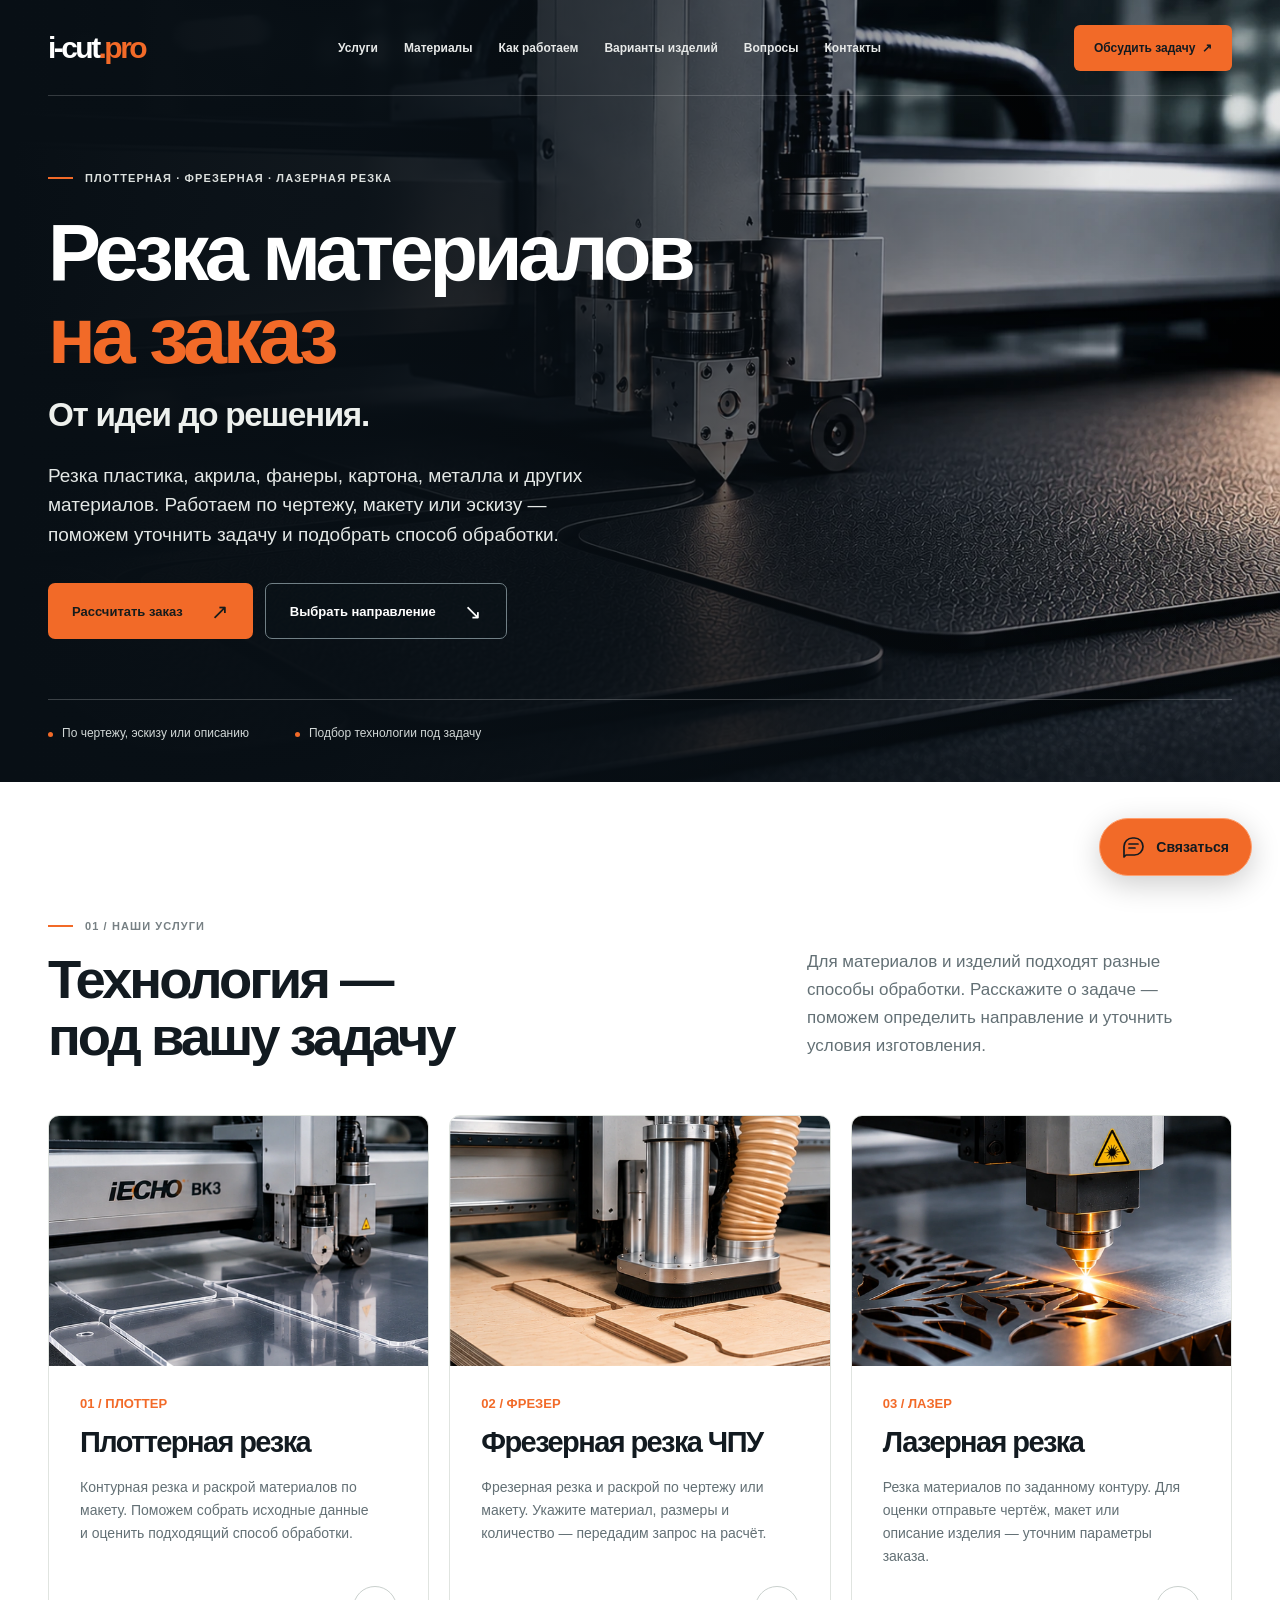
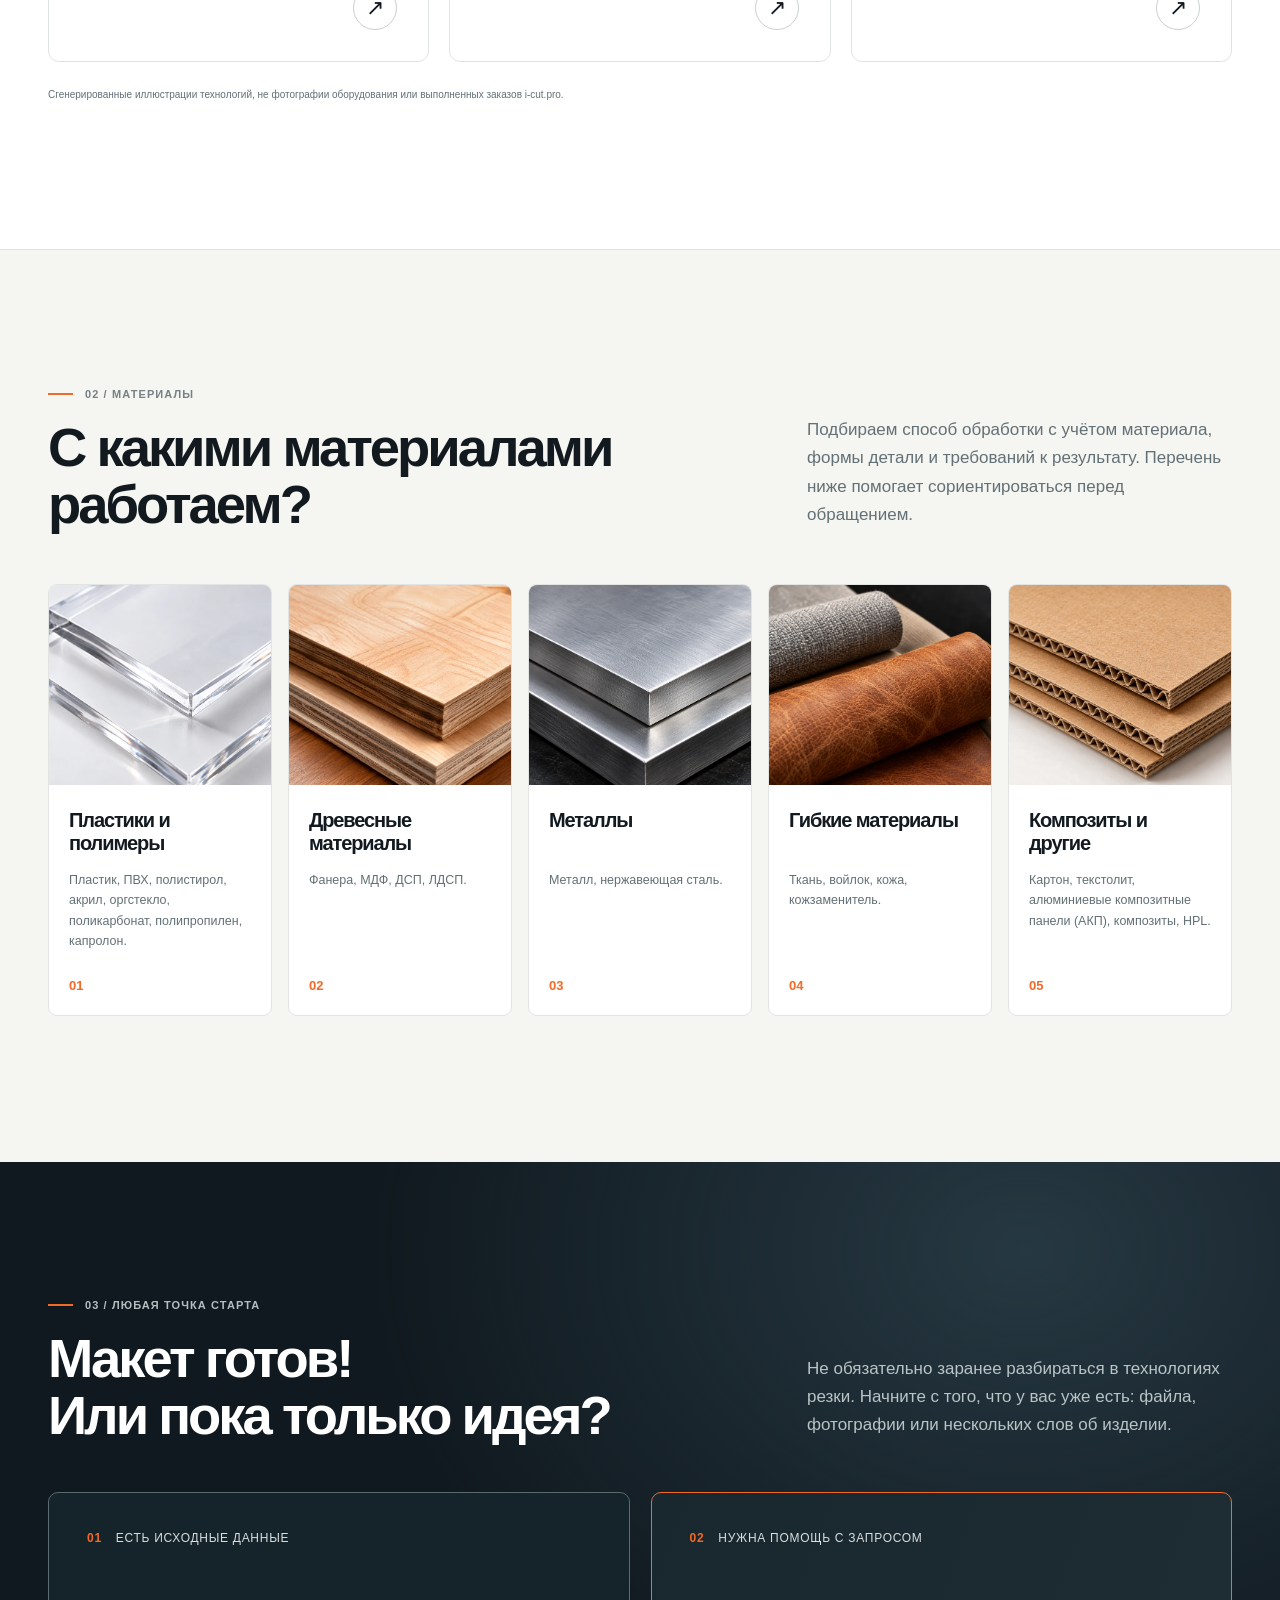
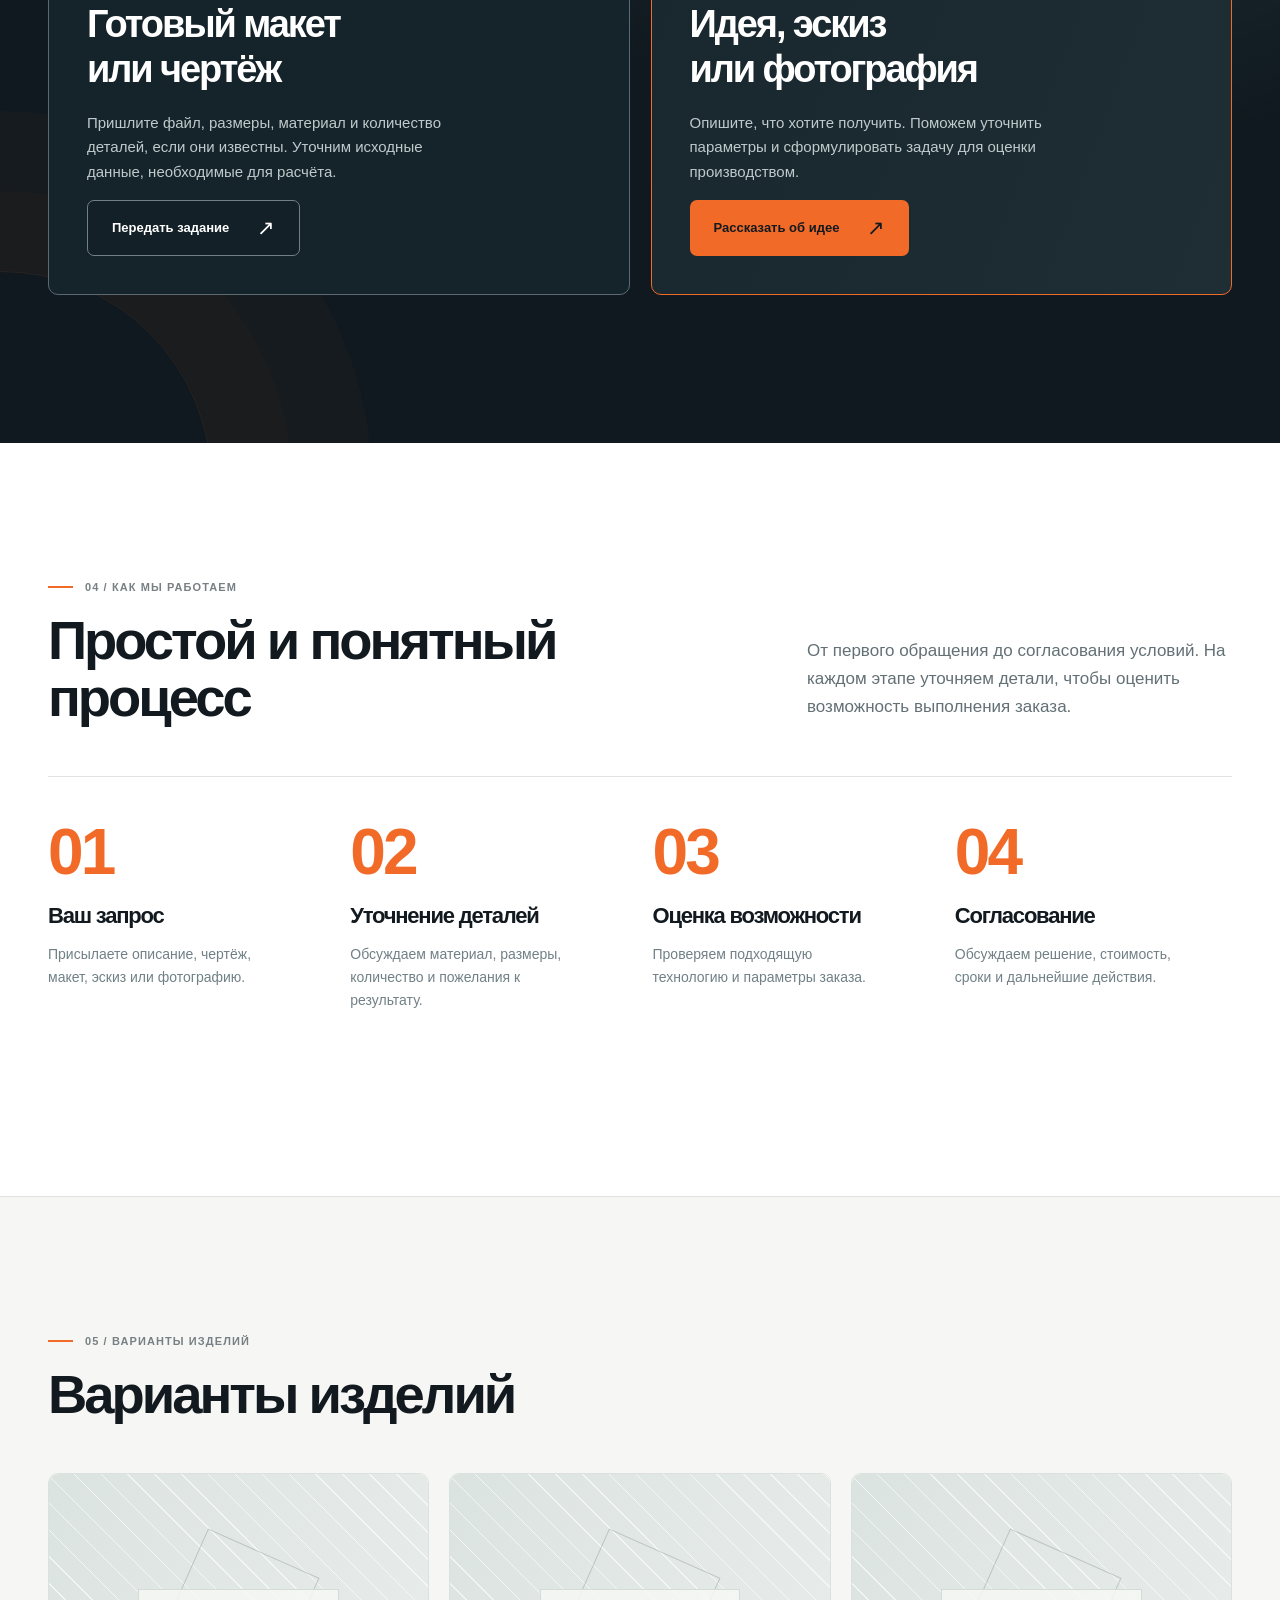
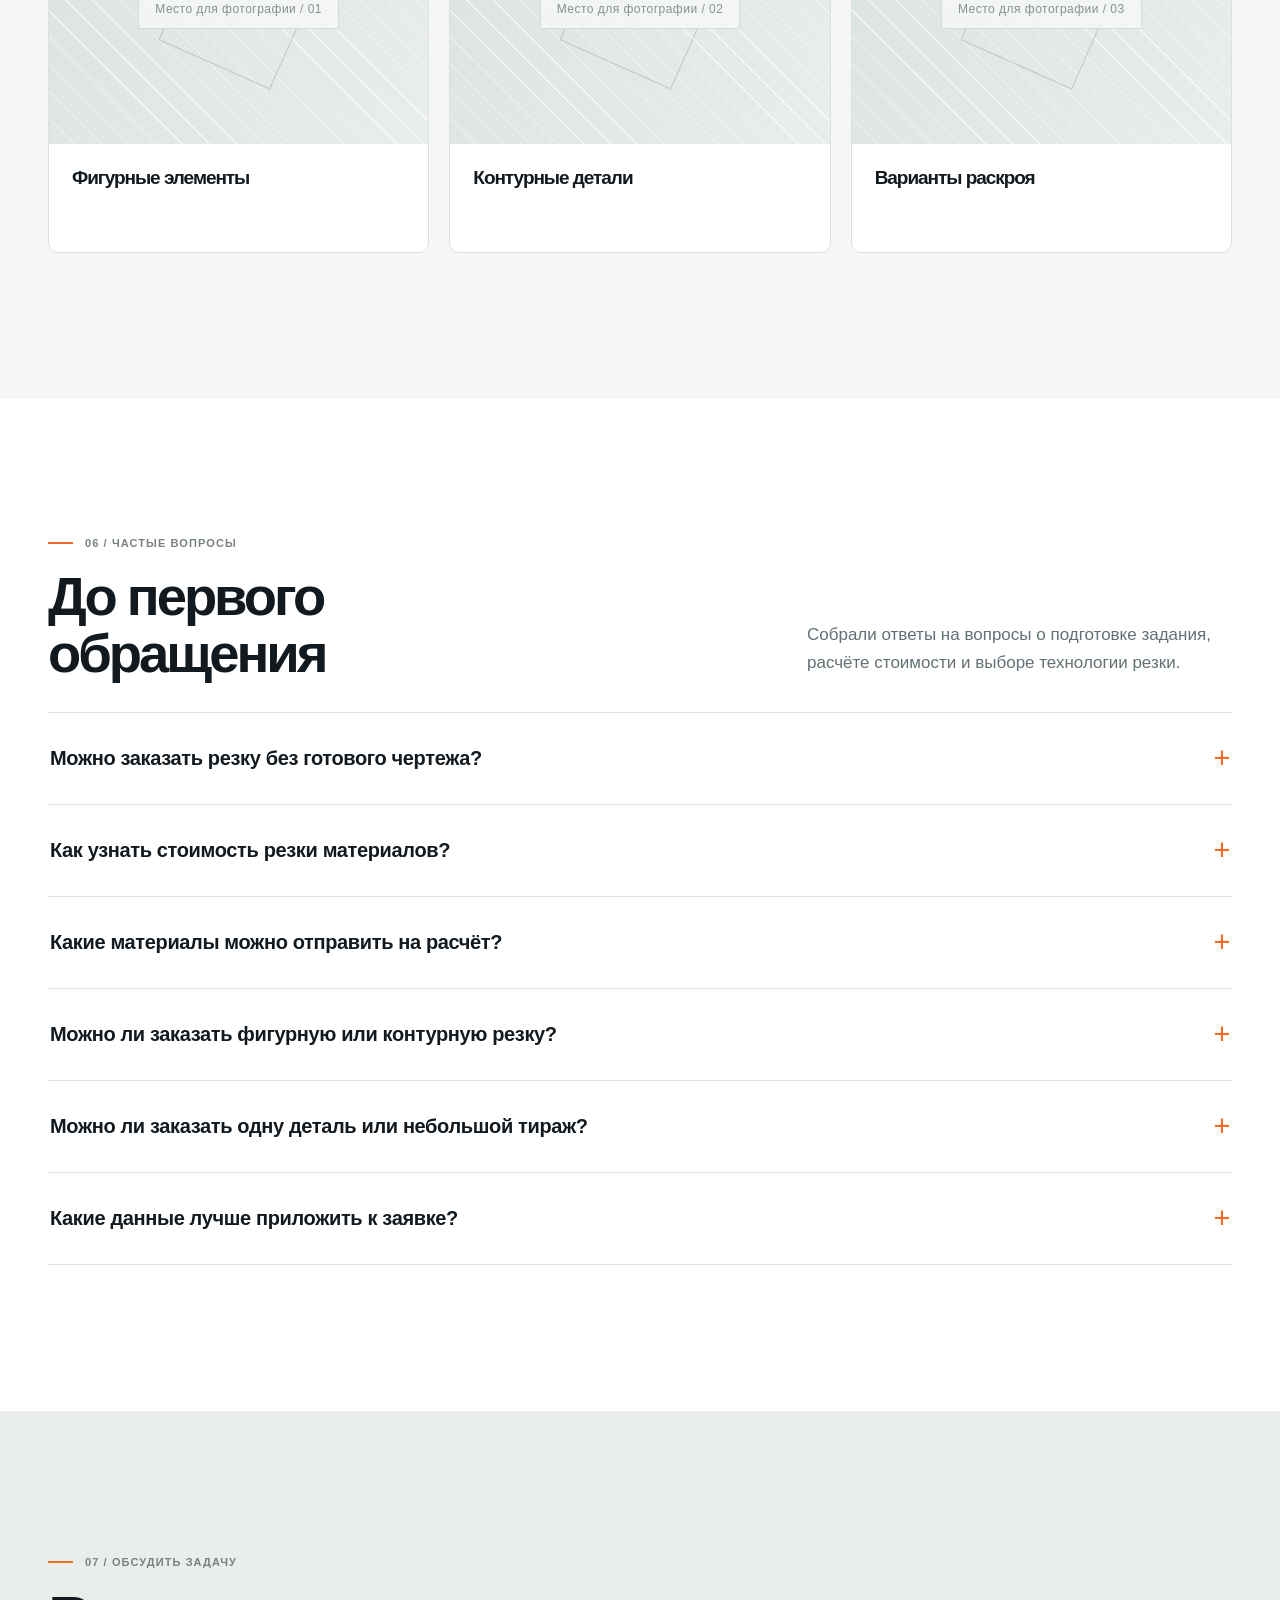
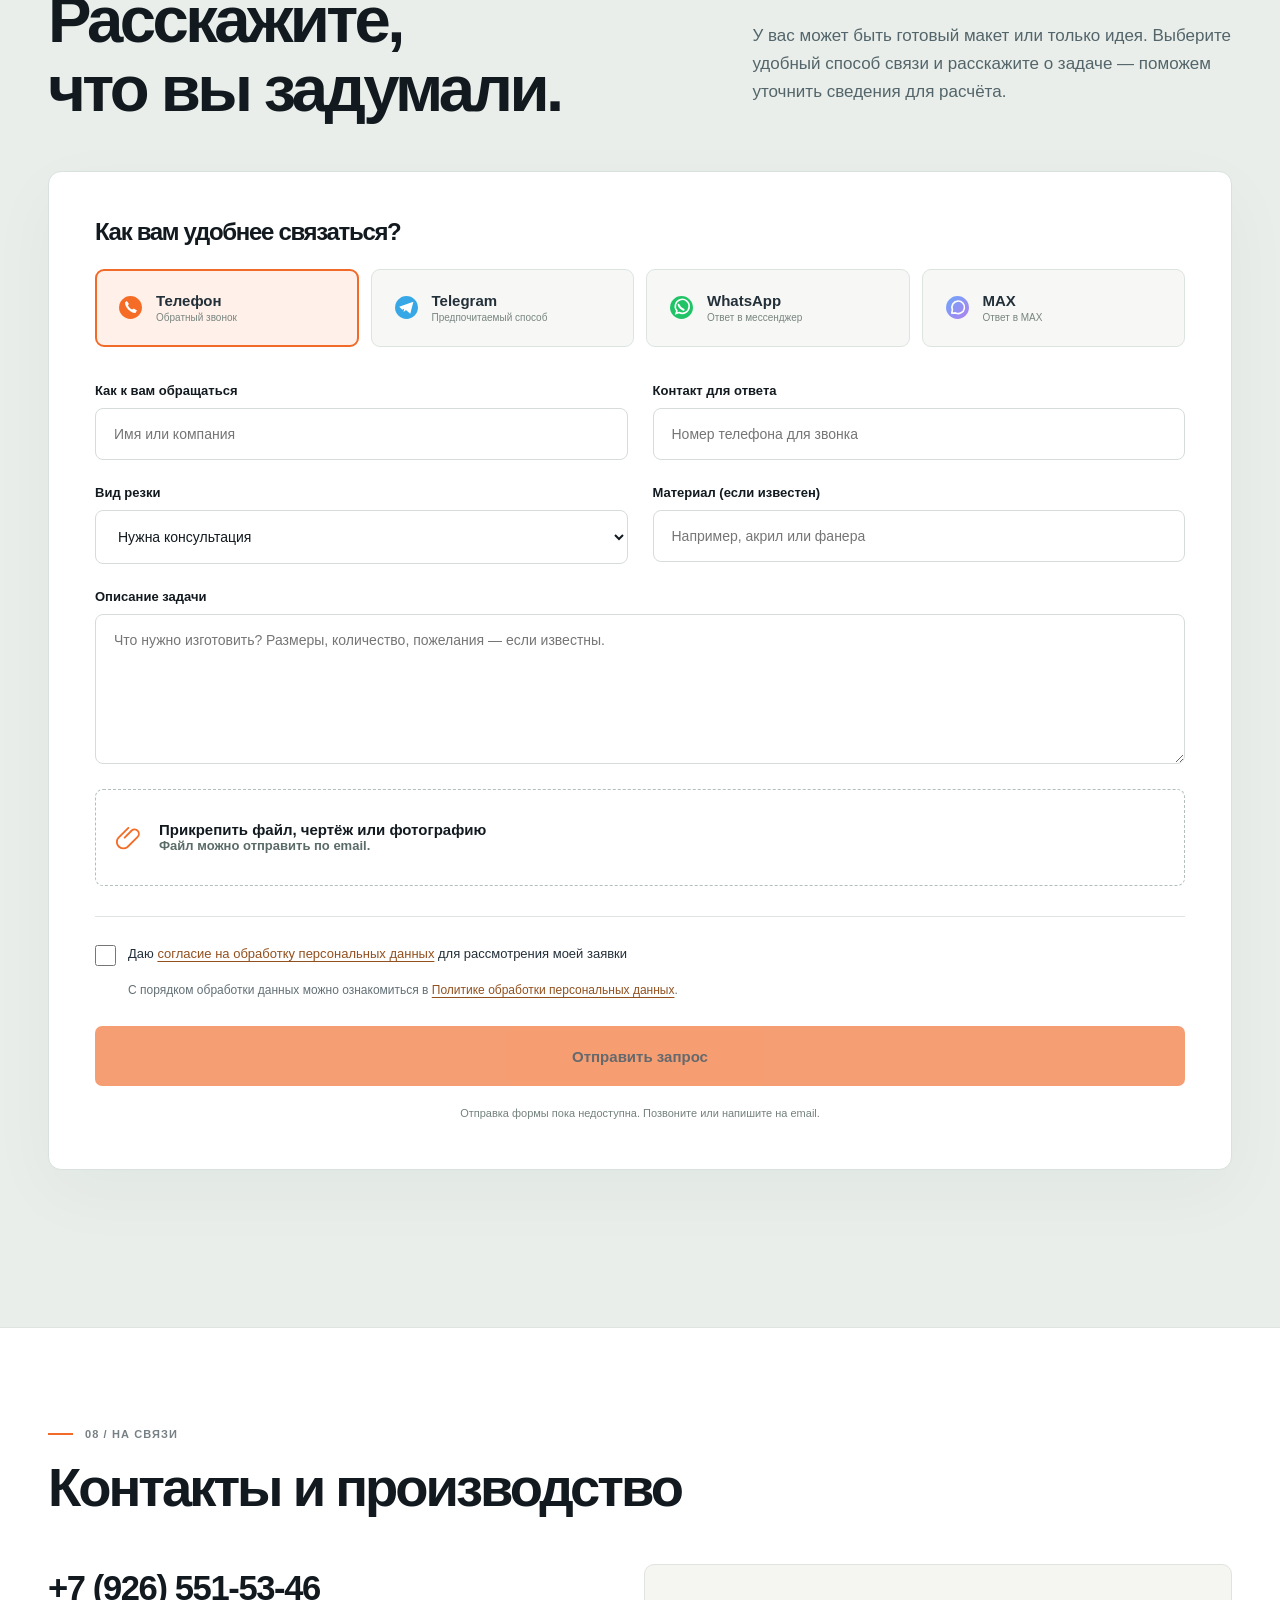
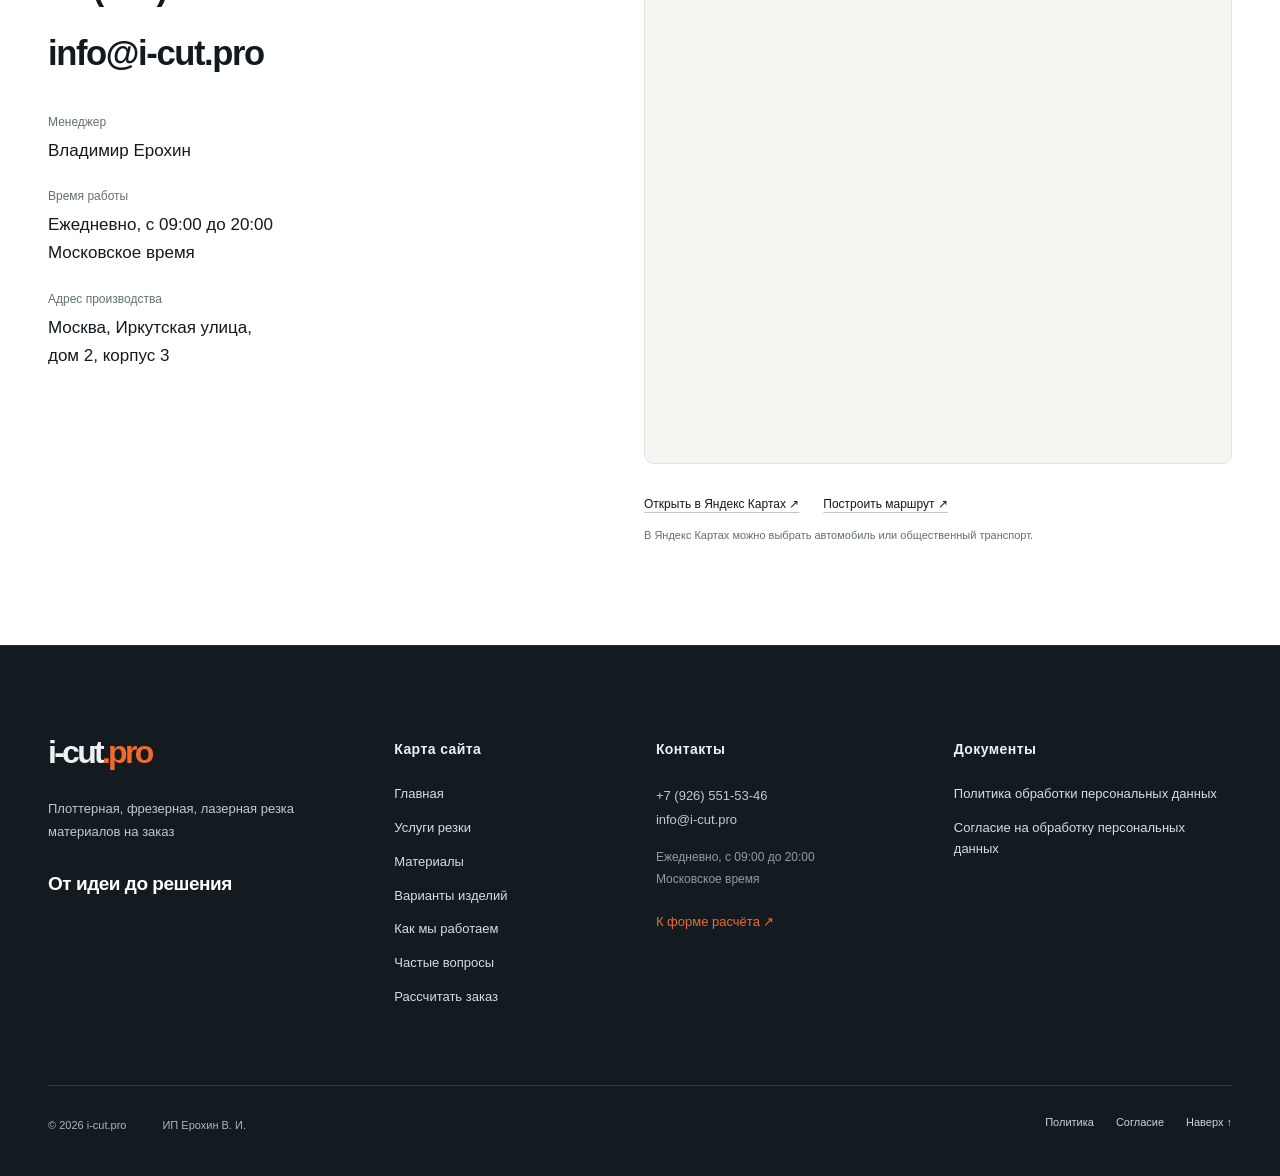
==== commit 58ab2afc: "Website preview: updated images and service pages" ====
--- a/index.html
+++ b/index.html
@@ -3,79 +3,83 @@
 <head>
   <meta charset="utf-8">
   <meta name="viewport" content="width=device-width, initial-scale=1">
+  <link rel="preload" as="image" href="assets/hero-flatbed-leather.webp" fetchpriority="high">
   <meta name="robots" content="noindex, nofollow, noarchive">
   <meta name="theme-color" content="#11191e">
   <title>Резка материалов на заказ — лазерная, фрезерная, плоттерная | i-cut.pro</title>
   <meta name="description" content="Резка пластика, акрила, фанеры, картона, металла и других материалов на заказ. Лазерная, фрезерная и плоттерная резка по чертежу, макету или эскизу.">
-  <link rel="stylesheet" href="v3.css?v=hero-max-1">
-  <script src="v3.js?v=mobile-sliders-1" defer></script>
+  <link rel="stylesheet" href="v3.css?v=preview-20261103-1">
+  <script src="v3.js?v=preview-20261103-1" defer></script>
   <link rel="icon" href="data:,">
-  <link rel="stylesheet" href="legal.css?v=2">
-  <script src="legal-ui.js?v=2" defer></script>
-<script src="analytics-config.js?v=1" defer></script>
-<script src="analytics.js?v=2" defer></script>
-<link rel="stylesheet" href="sticky-images.css?v=1">
-<link rel="stylesheet" href="visual-update.css?v=1">
-<link rel="stylesheet" href="portfolio-modal.css?v=4">
-<script src="portfolio-config.js?v=1" defer></script>
-<script src="portfolio-data.js?v=1" defer></script>
-<script src="portfolio-modal.js?v=5" defer></script>
-<script src="card-navigation.js?v=1" defer></script>
-<script src="sticky-header.js?v=1" defer></script>
+  <link rel="stylesheet" href="legal.css?v=preview-20261103-1">
+  <script src="legal-ui.js?v=preview-20261103-1" defer></script>
+<script src="analytics-config.js?v=preview-20261103-1" defer></script>
+<script src="analytics.js?v=preview-20261103-1" defer></script>
+<link rel="stylesheet" href="sticky-images.css?v=preview-20261103-1">
+<link rel="stylesheet" href="visual-update.css?v=preview-20261103-1">
+<link rel="stylesheet" href="portfolio-modal.css?v=preview-20261103-1">
+<script src="portfolio-config.js?v=preview-20261103-1" defer></script>
+<script src="portfolio-data.js?v=preview-20261103-1" defer></script>
+<script src="portfolio-modal.js?v=preview-20261103-1" defer></script>
+<script src="card-navigation.js?v=preview-20261103-1" defer></script>
+<script src="sticky-header.js?v=preview-20261103-1" defer></script>
+<link rel="stylesheet" href="home-v3-final.css?v=preview-20261103-1">
+<script src="home-v3-final.js?v=preview-20261103-1" defer></script>
+<script src="inquiry-config.js?v=preview-20261103-1" defer></script>
+<script src="inquiry-form.js?v=preview-20261103-1" defer></script>
 </head>
 <body class="home-page">
 <a class="skip-link" href="#main">К содержанию</a>
-<div class="notice"><strong>Локальный дизайн-прототип v3.</strong> Фотографии — концептуальные иллюстрации. Контакты и отправка заявок не подключены.</div>
 <main id="main">
 <section class="hero" id="top">
   <div class="shell">
     <header class="header">
       <a class="logo" href="#top" aria-label="i-cut.pro">i-cut<span>.pro</span></a>
       <button class="menu-button" type="button" aria-expanded="false" aria-controls="site-nav" aria-label="Открыть меню">Меню ☰</button>
-      <nav id="site-nav" class="nav-links" aria-label="Основная навигация"><a href="#services">Услуги</a><a href="#materials">Материалы</a><a href="#process">Как работаем</a><a href="#portfolio">Примеры работ</a><a href="#faq">Вопросы</a><a href="#contact">Контакты</a></nav>
+      <nav id="site-nav" class="nav-links" aria-label="Основная навигация"><a href="#services">Услуги</a><a href="#materials">Материалы</a><a href="#process">Как работаем</a><a href="#portfolio">Варианты изделий</a><a href="#faq">Вопросы</a><a href="#production">Контакты</a></nav>
       <a class="nav-cta" href="#contact">Обсудить задачу &nbsp;↗</a>
     </header>
     <div class="hero-body">
-      <div class="eyebrow">ЛАЗЕРНАЯ / ФРЕЗЕРНАЯ / ПЛОТТЕРНАЯ</div>
+      <div class="eyebrow">Плоттерная · Фрезерная · Лазерная резка</div>
       <h1>Резка материалов<br><span>на заказ</span></h1>
       <p class="hero-slogan">От идеи до решения.</p>
       <p class="hero-lede">Резка пластика, акрила, фанеры, картона, металла и других материалов. Работаем по чертежу, макету или эскизу — поможем уточнить задачу и подобрать способ обработки.</p>
       <div class="hero-actions"><a class="btn btn-orange" href="#contact">Рассчитать заказ <span class="arrow">↗</span></a><a class="btn btn-outline-dark" href="#services">Выбрать направление <span class="arrow">↘</span></a></div>
     </div>
-    <div class="hero-bottom"><div class="micro"><span><i></i>По чертежу, эскизу или описанию</span><span><i></i>Подбор технологии под задачу</span></div><div class="visual-disclaimer">Демонстрационное изображение, не фото оборудования заказчика</div></div>
+    <div class="hero-bottom"><div class="micro"><span><i></i>По чертежу, эскизу или описанию</span><span><i></i>Подбор технологии под задачу</span></div></div>
   </div>
 </section>
 <section class="section services" id="services">
   <div class="shell"><div class="section-top"><div><div class="eyebrow">01 / Наши услуги</div><h2>Технология —<br>под вашу задачу</h2></div><p>Для материалов и изделий подходят разные способы обработки. Расскажите о задаче — поможем определить направление и уточнить условия изготовления.</p></div>
     <div class="services-grid mobile-slider" id="services-grid-slider" data-slider-label="Карточки технологий">
-      <article class="service-card"><div class="photo"><img src="assets/v3-quality/hero-laser-2560.webp" srcset="assets/v3-quality/hero-laser-1600.webp 1600w, assets/v3-quality/hero-laser-2560.webp 2560w" sizes="(max-width: 740px) calc(100vw - 72px), (max-width: 767px) calc(100vw - 92px), (max-width: 1100px) calc((100vw - 90px) / 3), (max-width: 1406px) calc((100vw - 142px) / 3), 421.34px" width="2560" height="1440" decoding="async" alt="Иллюстрация процесса лазерной резки" loading="lazy"><span class="concept-label">Концептуальная иллюстрация</span></div><div class="service-body"><div class="num">01 / ЛАЗЕР</div><h3>Лазерная резка</h3><p>Резка материалов по заданному контуру. Для оценки отправьте чертёж, макет или описание изделия — уточним параметры заказа.</p><a class="round-link" href="laser-cutting.html?v=20261026-final-2" aria-label="Обсудить лазерную резку">↗</a></div></article>
-      <article class="service-card"><div class="photo"><img src="assets/v3-quality/milling-1200.webp" srcset="assets/v3-quality/milling-640.webp 640w, assets/v3-quality/milling-1200.webp 1200w, assets/v3-quality/milling-1600.webp 1600w" sizes="(max-width: 740px) calc(100vw - 72px), (max-width: 767px) calc(100vw - 92px), (max-width: 1100px) calc((100vw - 90px) / 3), (max-width: 1406px) calc((100vw - 142px) / 3), 421.34px" width="1600" height="1068" decoding="async" alt="Иллюстрация фрезерной обработки материала" loading="lazy"><span class="concept-label">Концептуальная иллюстрация</span></div><div class="service-body"><div class="num">02 / ФРЕЗЕР</div><h3>Фрезерная резка ЧПУ</h3><p>Фрезерная резка и раскрой по чертежу или макету. Укажите материал, размеры и количество — передадим запрос на расчёт.</p><a class="round-link" href="cnc-milling.html?v=20261026-final-2" aria-label="Обсудить фрезерную резку">↗</a></div></article>
-      <article class="service-card"><div class="photo"><img src="assets/technologies/plotter-1600.webp" srcset="assets/technologies/plotter-640.webp 640w, assets/technologies/plotter-1600.webp 1600w, assets/technologies/plotter-2560.webp 2560w" sizes="(max-width: 767px) calc(100vw - 72px), (max-width: 1100px) 33vw, 422px" width="2560" height="1920" decoding="async" alt="Иллюстрация работы режущего плоттера" loading="lazy"><span class="concept-label">Концептуальная иллюстрация</span></div><div class="service-body"><div class="num">03 / ПЛОТТЕР</div><h3>Плоттерная резка</h3><p>Контурная резка и раскрой материалов по макету. Поможем собрать исходные данные и оценить подходящий способ обработки.</p><a class="round-link" href="plotter-cutting.html?v=20261026-final-2" aria-label="Обсудить плоттерную резку">↗</a></div></article>
+      <article class="service-card"><div class="photo service-photo-slot" data-service-photo="plotter"><img src="assets/images/services/cards/plotter.webp" width="1200" height="900" alt="Сгенерированная иллюстрация: режущий узел над прозрачным акрилом" loading="lazy" decoding="async"></div><div class="service-body"><div class="num">01 / ПЛОТТЕР</div><h3>Плоттерная резка</h3><p>Контурная резка и раскрой материалов по макету. Поможем собрать исходные данные и оценить подходящий способ обработки.</p><a class="round-link" data-service-type="plotter" href="plotter-cutting.html?v=preview-20261103-1" aria-label="Обсудить плоттерную резку">↗</a></div></article>
+      <article class="service-card"><div class="photo service-photo-slot" data-service-photo="milling"><img src="assets/images/services/cards/milling.webp" width="1200" height="900" alt="Сгенерированная иллюстрация: фрезерный станок с пылеотсасывающей щёткой на фанере" loading="lazy" decoding="async"></div><div class="service-body"><div class="num">02 / ФРЕЗЕР</div><h3>Фрезерная резка ЧПУ</h3><p>Фрезерная резка и раскрой по чертежу или макету. Укажите материал, размеры и количество — передадим запрос на расчёт.</p><a class="round-link" data-service-type="milling" href="cnc-milling.html?v=preview-20261103-1" aria-label="Обсудить фрезерную резку">↗</a></div></article>
+      <article class="service-card"><div class="photo service-photo-slot" data-service-photo="laser"><img src="assets/images/services/cards/laser.webp" width="1200" height="900" alt="Сгенерированная иллюстрация: лазерная резка металла" loading="lazy" decoding="async"></div><div class="service-body"><div class="num">03 / ЛАЗЕР</div><h3>Лазерная резка</h3><p>Резка материалов по заданному контуру. Для оценки отправьте чертёж, макет или описание изделия — уточним параметры заказа.</p><a class="round-link" data-service-type="laser" href="laser-cutting.html?v=preview-20261103-1" aria-label="Обсудить лазерную резку">↗</a></div></article>
     </div>
     <div class="slider-controls" data-slider-controls="services-grid-slider">
       <p class="slider-help" id="services-grid-slider-help">Листайте карточки свайпом или стрелками клавиатуры.</p>
       <div class="slider-navigation"><button type="button" class="slider-prev" aria-label="Предыдущая карточка технологий" aria-controls="services-grid-slider" aria-disabled="true">←</button><span class="slider-position" aria-live="polite" aria-atomic="true">01 / 03</span><button type="button" class="slider-next" aria-label="Следующая карточка технологий" aria-controls="services-grid-slider">→</button></div>
     </div>
-<p class="service-photo-credit">Фото плоттера: <a href="https://commons.wikimedia.org/wiki/File:Factorf2_-_Cricut_in_action_(20001992759).jpg">factorf2 / Wikimedia Commons</a>, <a href="https://creativecommons.org/licenses/by-sa/2.0/">CC BY-SA 2.0</a>. Изменения: WebP, уменьшение и кадрирование. Фотографии иллюстративные, не оборудование i-cut.pro.</p>
+    <p class="service-photo-credit">Сгенерированные иллюстрации технологий, не фотографии оборудования или выполненных заказов i-cut.pro.</p>
   </div>
 </section>
 <section class="section materials line" id="materials">
-  <div class="shell"><div class="section-top"><div><div class="eyebrow">02 / Материалы</div><h2>С какими материалами<br>работаем</h2></div><p>Подбираем способ обработки с учётом материала, формы детали и требований к результату. Перечень ниже помогает сориентироваться перед обращением.</p></div>
+  <div class="shell"><div class="section-top"><div><div class="eyebrow">02 / Материалы</div><h2>С какими материалами<br>работаем?</h2></div><p>Подбираем способ обработки с учётом материала, формы детали и требований к результату. Перечень ниже помогает сориентироваться перед обращением.</p></div>
     <div class="materials-grid mobile-slider" id="materials-grid-slider" data-slider-label="Карточки материалов">
-      <article class="material-card"><div class="material-image"><img src="assets/v3/plastic-concept.jpg" alt="Иллюстрация листовых пластиков" loading="lazy"><span class="concept-label">Концептуальная иллюстрация</span></div><div class="material-body"><h3>Пластики и полимеры</h3><p>Пластик, ПВХ, полистирол, акрил, оргстекло, поликарбонат, полипропилен, капролон.</p><span class="num">01 / 05</span></div></article>
-      <article class="material-card"><div class="material-image"><img src="assets/v3/wood-concept.jpg" alt="Иллюстрация древесных плитных материалов" loading="lazy"><span class="concept-label">Концептуальная иллюстрация</span></div><div class="material-body"><h3>Древесные материалы</h3><p>Фанера, МДФ, ДСП, ЛДСП.</p><span class="num">02 / 05</span></div></article>
-      <article class="material-card"><div class="material-image"><img src="assets/v3/metal-concept.jpg" alt="Иллюстрация листового металла" loading="lazy"><span class="concept-label">Концептуальная иллюстрация</span></div><div class="material-body"><h3>Металлы</h3><p>Металл, нержавеющая сталь.</p><span class="num">03 / 05</span></div></article>
-      <article class="material-card"><div class="material-image"><img src="assets/v3/flexible-concept.jpg" alt="Иллюстрация гибких материалов" loading="lazy"><span class="concept-label">Концептуальная иллюстрация</span></div><div class="material-body"><h3>Гибкие материалы</h3><p>Ткань, войлок, кожа, кожзаменитель.</p><span class="num">04 / 05</span></div></article>
-      <article class="material-card"><div class="material-image"><img src="assets/v3/composite-concept.jpg" alt="Иллюстрация композитных листов" loading="lazy"><span class="concept-label">Концептуальная иллюстрация</span></div><div class="material-body"><h3>Композиты и другие</h3><p>Картон, текстолит, алюминиевые композитные панели (АКП), композиты, HPL.</p><span class="num">05 / 05</span></div></article>
+      <article class="material-card"><div class="material-image"><img src="assets/images/material-categories/plastics.webp" alt="Иллюстрация листовых пластиков" loading="lazy"></div><div class="material-body"><h3>Пластики и полимеры</h3><p>Пластик, ПВХ, полистирол, акрил, оргстекло, поликарбонат, полипропилен, капролон.</p><span class="num">01</span></div></article>
+      <article class="material-card"><div class="material-image"><img src="assets/images/material-categories/wood.webp" alt="Иллюстрация древесных плитных материалов" loading="lazy"></div><div class="material-body"><h3>Древесные материалы</h3><p>Фанера, МДФ, ДСП, ЛДСП.</p><span class="num">02</span></div></article>
+      <article class="material-card"><div class="material-image"><img src="assets/images/material-categories/metals.webp" alt="Иллюстрация листового металла" loading="lazy"></div><div class="material-body"><h3>Металлы</h3><p>Металл, нержавеющая сталь.</p><span class="num">03</span></div></article>
+      <article class="material-card"><div class="material-image"><img src="assets/images/material-categories/flexible-materials.webp" alt="Иллюстрация гибких материалов" loading="lazy"></div><div class="material-body"><h3>Гибкие материалы</h3><p>Ткань, войлок, кожа, кожзаменитель.</p><span class="num">04</span></div></article>
+      <article class="material-card"><div class="material-image"><img src="assets/images/material-categories/corrugated-cardboard.webp" alt="Иллюстрация гофрокартона" loading="lazy"></div><div class="material-body"><h3>Композиты и другие</h3><p>Картон, текстолит, алюминиевые композитные панели (АКП), композиты, HPL.</p><span class="num">05</span></div></article>
     </div>
     <div class="slider-controls" data-slider-controls="materials-grid-slider">
       <p class="slider-help" id="materials-grid-slider-help">Листайте карточки свайпом или стрелками клавиатуры.</p>
       <div class="slider-navigation"><button type="button" class="slider-prev" aria-label="Предыдущая карточка материалов" aria-controls="materials-grid-slider" aria-disabled="true">←</button><span class="slider-position" aria-live="polite" aria-atomic="true">01 / 05</span><button type="button" class="slider-next" aria-label="Следующая карточка материалов" aria-controls="materials-grid-slider">→</button></div>
-    </div><p class="material-footnote">Список основан на матрице направлений заказчика. Доступность конкретного материала и способа его обработки, безопасность процесса, размеры и допустимые толщины определяются при рассмотрении запроса. Не все материалы подходят для каждой технологии.</p>
+    </div>
   </div>
 </section>
 <section class="dark-cta" id="start">
-  <div class="shell"><div class="section-top"><div><div class="eyebrow">03 / Любая точка старта</div><h2>Макет готов.<br>Или пока только идея.</h2></div><p>Не обязательно заранее разбираться в технологиях резки. Начните с того, что у вас уже есть: файла, фотографии или нескольких слов об изделии.</p></div>
+  <div class="shell"><div class="section-top"><div><div class="eyebrow">03 / Любая точка старта</div><h2>Макет готов!<br>Или пока только идея?</h2></div><p>Не обязательно заранее разбираться в технологиях резки. Начните с того, что у вас уже есть: файла, фотографии или нескольких слов об изделии.</p></div>
     <div class="routes">
       <article class="route"><div class="route-title"><b>01</b> Есть исходные данные</div><h3>Готовый макет<br>или чертёж</h3><p>Пришлите файл, размеры, материал и количество деталей, если они известны. Уточним исходные данные, необходимые для расчёта.</p><a class="btn btn-outline-dark" href="#contact" data-route="ready">Передать задание <span class="arrow">↗</span></a></article>
       <article class="route"><div class="route-title"><b>02</b> Нужна помощь с запросом</div><h3>Идея, эскиз<br>или фотография</h3><p>Опишите, что хотите получить. Поможем уточнить параметры и сформулировать задачу для оценки производством.</p><a class="btn" href="#contact" data-route="idea">Рассказать об идее <span class="arrow">↗</span></a></article>
@@ -85,24 +89,24 @@
 <section class="section process" id="process">
   <div class="shell"><div class="section-top"><div><div class="eyebrow">04 / Как мы работаем</div><h2>Простой и понятный<br>процесс</h2></div><p>От первого обращения до согласования условий. На каждом этапе уточняем детали, чтобы оценить возможность выполнения заказа.</p></div>
     <div class="process-grid">
-      <article class="step"><div class="bar">↗</div><div class="index">01</div><h3>Ваш запрос</h3><p>Присылаете описание, чертёж, макет, эскиз или фотографию.</p></article>
-      <article class="step"><div class="bar">◇</div><div class="index">02</div><h3>Уточнение деталей</h3><p>Обсуждаем материал, размеры, количество и пожелания к результату.</p></article>
-      <article class="step"><div class="bar">◎</div><div class="index">03</div><h3>Оценка возможности</h3><p>Проверяем подходящую технологию и параметры заказа.</p></article>
-      <article class="step"><div class="bar">✓</div><div class="index">04</div><h3>Согласование</h3><p>Обсуждаем решение, стоимость, сроки и дальнейшие действия.</p></article>
+      <article class="step"><div class="index">01</div><h3>Ваш запрос</h3><p>Присылаете описание, чертёж, макет, эскиз или фотографию.</p></article>
+      <article class="step"><div class="index">02</div><h3>Уточнение деталей</h3><p>Обсуждаем материал, размеры, количество и пожелания к результату.</p></article>
+      <article class="step"><div class="index">03</div><h3>Оценка возможности</h3><p>Проверяем подходящую технологию и параметры заказа.</p></article>
+      <article class="step"><div class="index">04</div><h3>Согласование</h3><p>Обсуждаем решение, стоимость, сроки и дальнейшие действия.</p></article>
     </div>
   </div>
 </section>
 <section class="section portfolio line" id="portfolio" data-demo-portfolio>
-  <div class="shell"><div class="section-top"><div><div class="eyebrow">05 / Примеры работ</div><h2>Реальные задачи.<br>Точные решения.</h2></div><p>Покажем, с какой задачей обратился клиент, как проходила обработка и что получилось в результате. Первые фотографии и описания добавим после согласования.</p></div>
-    <div class="portfolio-grid mobile-slider" id="portfolio-grid-slider" data-slider-label="Карточки примеров работ">
-      <article class="project-card" data-portfolio-card="laser-gallery-demo"><div class="project-placeholder"><b class="portfolio-demo-badge">Демонстрационный пример</b><span>Место для фотографии / 01</span></div><h3><button class="portfolio-open portfolio-open--title" type="button" data-portfolio-open="laser-gallery-demo" aria-haspopup="dialog" aria-controls="portfolio-dialog">Пример выполненного заказа</button></h3><p>Описание появится после получения материалов.</p></article>
-      <article class="project-card" data-portfolio-card="milling-gallery-demo"><div class="project-placeholder"><b class="portfolio-demo-badge">Демонстрационный пример</b><span>Место для фотографии / 02</span></div><h3><button class="portfolio-open portfolio-open--title" type="button" data-portfolio-open="milling-gallery-demo" aria-haspopup="dialog" aria-controls="portfolio-dialog">Задача и результат</button></h3><p>Только подтверждённые проекты компании.</p></article>
-      <article class="project-card" data-portfolio-card="plotter-gallery-demo"><div class="project-placeholder"><b class="portfolio-demo-badge">Демонстрационный пример</b><span>Место для фотографии / 03</span></div><h3><button class="portfolio-open portfolio-open--title" type="button" data-portfolio-open="plotter-gallery-demo" aria-haspopup="dialog" aria-controls="portfolio-dialog">Детали обработки</button></h3><p>Без вымышленных клиентов и характеристик.</p></article>
+  <div class="shell"><div class="section-top"><div><div class="eyebrow">05 / Варианты изделий</div><h2>Варианты изделий</h2></div></div>
+    <div class="portfolio-grid mobile-slider" id="portfolio-grid-slider" data-slider-label="Карточки вариантов изделий">
+      <article class="project-card" data-portfolio-card="laser-gallery-demo"><div class="project-placeholder"><span>Место для фотографии / 01</span></div><h3><button class="portfolio-open portfolio-open--title" type="button" data-portfolio-open="laser-gallery-demo" aria-haspopup="dialog" aria-controls="portfolio-dialog">Фигурные элементы</button></h3></article>
+      <article class="project-card" data-portfolio-card="milling-gallery-demo"><div class="project-placeholder"><span>Место для фотографии / 02</span></div><h3><button class="portfolio-open portfolio-open--title" type="button" data-portfolio-open="milling-gallery-demo" aria-haspopup="dialog" aria-controls="portfolio-dialog">Контурные детали</button></h3></article>
+      <article class="project-card" data-portfolio-card="plotter-gallery-demo"><div class="project-placeholder"><span>Место для фотографии / 03</span></div><h3><button class="portfolio-open portfolio-open--title" type="button" data-portfolio-open="plotter-gallery-demo" aria-haspopup="dialog" aria-controls="portfolio-dialog">Варианты раскроя</button></h3></article>
     </div>
     <div class="slider-controls" data-slider-controls="portfolio-grid-slider">
       <p class="slider-help" id="portfolio-grid-slider-help">Листайте карточки свайпом или стрелками клавиатуры.</p>
-      <div class="slider-navigation"><button type="button" class="slider-prev" aria-label="Предыдущая карточка примеров работ" aria-controls="portfolio-grid-slider" aria-disabled="true">←</button><span class="slider-position" aria-live="polite" aria-atomic="true">01 / 03</span><button type="button" class="slider-next" aria-label="Следующая карточка примеров работ" aria-controls="portfolio-grid-slider">→</button></div>
-    </div><p class="portfolio-intro">В демонстрационном макете используются заглушки вместо портфолио. Перед публикацией этот раздел наполняется реальными работами либо временно скрывается.</p>
+      <div class="slider-navigation"><button type="button" class="slider-prev" aria-label="Предыдущая карточка вариантов изделий" aria-controls="portfolio-grid-slider" aria-disabled="true">←</button><span class="slider-position" aria-live="polite" aria-atomic="true">01 / 03</span><button type="button" class="slider-next" aria-label="Следующая карточка вариантов изделий" aria-controls="portfolio-grid-slider">→</button></div>
+    </div>
   </div>
 </section>
 <section class="section faq" id="faq">
@@ -120,54 +124,53 @@
 <section class="contact" id="contact">
   <div class="shell">
     <div class="contact-head"><div><div class="eyebrow">07 / Обсудить задачу</div><h2>Расскажите,<br>что вы задумали.</h2></div><p>У вас может быть готовый макет или только идея. Выберите удобный способ связи и расскажите о задаче — поможем уточнить сведения для расчёта.</p></div>
-    <form class="contact-form" aria-label="Демонстрационная форма заявки" aria-describedby="demo-status">
-      <div class="form-top"><h3>Как вам удобнее связаться?</h3><span>Демонстрационный выбор — каналы ещё не подключены</span></div>
-      <input type="hidden" name="preferred_method" value="Telegram">
+    <form method="dialog" class="contact-form" aria-label="Форма запроса расчёта" aria-describedby="demo-status">
+      <div class="form-top"><h3>Как вам удобнее связаться?</h3></div>
+      <input type="hidden" name="preferred_method" value="Звонок">
       <input type="hidden" name="starting_point" value="">
       <p class="route-selection" role="status" hidden></p>
       <div class="contact-methods" role="group" aria-label="Предпочитаемый канал для ответа">
-        <button class="contact-choice" type="button" aria-pressed="true" data-method="Telegram"><svg viewBox="0 0 24 24" aria-hidden="true"><circle cx="12" cy="12" r="11" fill="#37A8E5"/><path d="M5 11.3 18.6 6.5 15.6 18l-4.1-3.6-2.3 2 .6-4 7.2-4.3-9 6Z" fill="#fff"/></svg><span>Telegram<span class="choice-note">Предпочитаемый способ</span></span></button>
+        <button class="contact-choice" type="button" aria-pressed="true" data-method="Звонок"><svg viewBox="0 0 24 24" aria-hidden="true"><circle cx="12" cy="12" r="11" fill="#f46c26"/><path d="M8.5 5.8 6.7 7.2c-.2 4.6 5.5 10.3 10 10l1.5-2.3-3.1-2-1.6 1c-1.9-.8-3.2-2.1-4-4l1-1.3z" fill="#fff"/></svg><span>Телефон<span class="choice-note">Обратный звонок</span></span></button>
+        <button class="contact-choice" type="button" aria-pressed="false" data-method="Telegram"><svg viewBox="0 0 24 24" aria-hidden="true"><circle cx="12" cy="12" r="11" fill="#37A8E5"/><path d="M5 11.3 18.6 6.5 15.6 18l-4.1-3.6-2.3 2 .6-4 7.2-4.3-9 6Z" fill="#fff"/></svg><span>Telegram<span class="choice-note">Предпочитаемый способ</span></span></button>
         <button class="contact-choice" type="button" aria-pressed="false" data-method="WhatsApp"><svg viewBox="0 0 24 24" aria-hidden="true"><circle cx="12" cy="12" r="11" fill="#20C466"/><path d="M6.8 17.8l.8-2.6a6.7 6.7 0 1 1 2 1.6z" fill="none" stroke="#fff" stroke-width="1.5"/><path d="M9.2 9.4c.8 2.3 2.4 3.9 4.8 4.7" fill="none" stroke="#fff" stroke-width="1.9" stroke-linecap="round"/></svg><span>WhatsApp<span class="choice-note">Ответ в мессенджер</span></span></button>
-        <button class="contact-choice max-choice" type="button" aria-pressed="false" data-method="MAX" disabled aria-describedby="max-channel-status"><svg viewBox="0 0 24 24" aria-hidden="true"><defs><linearGradient id="max-gradient" x1="0" y1="0" x2="1" y2="1"><stop stop-color="#237cff"/><stop offset="1" stop-color="#8a42e8"/></linearGradient></defs><circle cx="12" cy="12" r="11" fill="url(#max-gradient)"/><path d="M6.5 17.5 7.1 14a6 6 0 1 1 3 3.2Z" fill="none" stroke="#fff" stroke-width="1.6" stroke-linejoin="round"/></svg><span>MAX<span class="choice-note" id="max-channel-status">Пока не подключён</span></span></button>
-        <button class="contact-choice" type="button" aria-pressed="false" data-method="Звонок"><svg viewBox="0 0 24 24" aria-hidden="true"><circle cx="12" cy="12" r="11" fill="#f46c26"/><path d="M8.5 5.8 6.7 7.2c-.2 4.6 5.5 10.3 10 10l1.5-2.3-3.1-2-1.6 1c-1.9-.8-3.2-2.1-4-4l1-1.3z" fill="#fff"/></svg><span>Звонок<span class="choice-note">Обратный звонок</span></span></button>
+        <button class="contact-choice max-choice" type="button" aria-pressed="false" data-method="MAX"><svg viewBox="0 0 24 24" aria-hidden="true"><defs><linearGradient id="max-gradient" x1="0" y1="0" x2="1" y2="1"><stop stop-color="#237cff"/><stop offset="1" stop-color="#8a42e8"/></linearGradient></defs><circle cx="12" cy="12" r="11" fill="url(#max-gradient)"/><path d="M6.5 17.5 7.1 14a6 6 0 1 1 3 3.2Z" fill="none" stroke="#fff" stroke-width="1.6" stroke-linejoin="round"/></svg><span>MAX<span class="choice-note" id="max-channel-status">Ответ в MAX</span></span></button>
       </div>
       <div class="fields">
         <label>Как к вам обращаться<input type="text" name="name" autocomplete="name" placeholder="Имя или компания"></label>
-        <label>Контакт для ответа<input type="text" name="contact" autocomplete="off" placeholder="Телефон, email или ник"></label>
-        <label>Вид резки<select name="type"><option value="unsure">Нужна консультация</option><option value="laser">Лазерная резка</option><option value="milling">Фрезерная резка</option><option value="plotter">Плоттерная резка</option><option value="shape">Фигурная / контурная резка</option><option value="other">Другая задача по раскрою</option></select></label>
+        <label>Контакт для ответа<input type="text" name="contact" autocomplete="off" placeholder="Номер телефона для звонка"></label>
+        <label>Вид резки<select name="type"><option value="unsure">Нужна консультация</option><option value="plotter">Плоттерная резка</option><option value="milling">Фрезерная резка</option><option value="laser">Лазерная резка</option><option value="shape">Фигурная / контурная резка</option><option value="other">Другая задача по раскрою</option></select></label>
         <label>Материал (если известен)<input type="text" name="material" placeholder="Например, акрил или фанера"></label>
         <label class="full">Описание задачи<textarea name="task" placeholder="Что нужно изготовить? Размеры, количество, пожелания — если известны."></textarea></label>
-        <label class="attachment full" aria-disabled="true"><svg viewBox="0 0 24 24" aria-hidden="true"><path d="M8 12.5 14.5 6a4 4 0 0 1 5.5 5.8l-9.4 9.4a6 6 0 0 1-8.4-8.5l9.2-9.2" fill="none" stroke="#f46c26" stroke-width="1.7" stroke-linecap="round"/></svg><span><strong>Прикрепить файл, чертёж или фотографию</strong><br>Необязательно. В этой версии загрузка не подключена.</span><input type="file" name="file" disabled aria-describedby="demo-status"></label>
+        <label class="attachment full" aria-disabled="true"><svg viewBox="0 0 24 24" aria-hidden="true"><path d="M8 12.5 14.5 6a4 4 0 0 1 5.5 5.8l-9.4 9.4a6 6 0 0 1-8.4-8.5l9.2-9.2" fill="none" stroke="#f46c26" stroke-width="1.7" stroke-linecap="round"/></svg><span><strong>Прикрепить файл, чертёж или фотографию</strong><br>Файл можно отправить по email.</span><input type="file" name="file" disabled aria-describedby="demo-status"></label>
       </div>
       <div class="consent-block">
-        <div class="consent-row"><input id="personal-data-agreement" type="checkbox" name="personal_data_consent" value="accepted" required aria-describedby="consent-draft-note"><label for="personal-data-agreement">Даю <a href="personal-data-consent.html?v=20261026-final-2" target="_blank" rel="noopener">согласие на обработку персональных данных</a> для рассмотрения моей заявки</label></div>
-        <p class="consent-policy">С порядком обработки данных можно ознакомиться в <a href="privacy.html?v=20261026-final-2" target="_blank" rel="noopener">Политике обработки персональных данных</a>.</p>
-        <p class="consent-draft-note" id="consent-draft-note">Документы — черновики для внутреннего согласования. Отправка заявки не подключена.</p>
-        <input type="hidden" name="consent_document_version" value="draft-2026-10-24-v1">
+        <div class="consent-row"><input id="personal-data-agreement" type="checkbox" name="personal_data_consent" value="accepted" required ><label for="personal-data-agreement">Даю <a href="personal-data-consent.html?v=preview-20261103-1" target="_blank" rel="noopener">согласие на обработку персональных данных</a> для рассмотрения моей заявки</label></div>
+        <p class="consent-policy">С порядком обработки данных можно ознакомиться в <a href="privacy.html?v=preview-20261103-1" target="_blank" rel="noopener">Политике обработки персональных данных</a>.</p>
       </div>
       <button class="form-submit" type="submit" disabled aria-describedby="demo-status">Отправить запрос</button>
-      <p class="form-note prototype-warning" id="demo-status">Это визуальный прототип: данные не отправляются и не сохраняются. Кнопки мессенджеров обозначают предпочтительный способ связи, а не открывают чат.</p>
-      <p class="legal">Перед публикацией подключить обработчик заявок, подтверждённые контакты, файловую загрузку, согласия и политику обработки персональных данных.</p>
-    </form>
+      <p class="form-note" id="demo-status">Отправка формы пока недоступна. Позвоните или напишите на email.</p>
+      </form>
   </div>
 </section>
+<section class="section production-contacts line" id="production" aria-labelledby="production-title"><div class="shell">
+<div class="section-top"><div><div class="eyebrow">08 / НА СВЯЗИ</div><h2 id="production-title">Контакты и производство</h2></div></div>
+<div class="production-grid"><div class="production-details"><div class="production-direct"><a href="tel:+79265515346">+7 (926) 551-53-46</a><a href="mailto:info@i-cut.pro">info@i-cut.pro</a></div><dl><div><dt>Менеджер</dt><dd>Владимир Ерохин</dd></div><div><dt>Время работы</dt><dd>Ежедневно, с 09:00 до 20:00<br>Московское время</dd></div><div><dt>Адрес производства</dt><dd><address>Москва, Иркутская улица,<br>дом 2, корпус 3</address></dd></div></dl></div>
+<div class="production-map"><iframe src="https://yandex.ru/map-widget/v1/?ll=37.788208%2C55.815256&amp;mode=whatshere&amp;whatshere%5Bpoint%5D=37.788207%2C55.815256&amp;whatshere%5Bzoom%5D=17&amp;z=16" title="Яндекс Карты: Москва, Иркутская улица, 2к3" width="560" height="500" loading="lazy" allowfullscreen referrerpolicy="strict-origin-when-cross-origin"></iframe><div class="production-map-links"><a href="https://yandex.ru/maps/213/moscow/house/irkutskaya_ulitsa_2k3/Z04YcQ9oS0UAQFtvfXRwdH5mYg==/" target="_blank" rel="noopener noreferrer">Открыть в Яндекс Картах ↗</a><a href="https://yandex.ru/maps/?rtext=~55.815256%2C37.788207&amp;rtt=auto" target="_blank" rel="noopener noreferrer">Построить маршрут ↗</a></div><p class="production-route-modes">В Яндекс Картах можно выбрать автомобиль или общественный транспорт.</p></div></div></div></section>
 </main>
 <footer class="site-footer"><div class="shell"><div class="footer-grid">
-<section class="footer-company" aria-label="Компания"><a class="logo" href="index.html?v=20261026-final-2#top" aria-label="i-cut.pro — главная">i-cut<span>.pro</span></a><p>Лазерная, фрезерная и плоттерная резка материалов на заказ</p><p class="footer-slogan">От идеи до решения</p></section>
-<nav class="footer-nav" aria-label="Карта сайта"><h2>Карта сайта</h2><a href="index.html?v=20261026-final-2#top">Главная</a><a href="index.html?v=20261026-final-2#services">Услуги резки</a><a href="index.html?v=20261026-final-2#materials">Материалы</a><a href="index.html?v=20261026-final-2#portfolio">Примеры работ</a><a href="index.html?v=20261026-final-2#process">Как мы работаем</a><a href="index.html?v=20261026-final-2#faq">Частые вопросы</a><a href="index.html?v=20261026-final-2#contact">Рассчитать заказ</a></nav>
-<section class="footer-contacts" aria-labelledby="footer-contacts-title"><h2 id="footer-contacts-title">Контакты</h2><p>Подтверждённые телефон, электронная почта и ссылки на мессенджеры пока не добавлены.</p><p class="footer-muted">Telegram · WhatsApp · MAX<br>Каналы связи не подключены.</p><a class="footer-inquiry" href="index.html?v=20261026-final-2#contact">К форме расчёта ↗</a></section>
-<nav class="footer-documents" aria-label="Документы"><h2>Документы</h2><a href="privacy.html?v=20261026-final-2">Политика обработки персональных данных</a><a href="personal-data-consent.html?v=20261026-final-2">Согласие на обработку персональных данных</a><p class="footer-muted">Черновики для внутреннего согласования.</p></nav>
-</div><div class="footer-bottom"><p>© 2026 i-cut.pro</p><p>Юридическое наименование оператора и реквизиты ожидают подтверждения.</p><div><a href="privacy.html?v=20261026-final-2">Политика</a><a href="personal-data-consent.html?v=20261026-final-2">Согласие</a><a href="index.html?v=20261026-final-2#top">Наверх ↑</a></div></div></div></footer>
+<section class="footer-company" aria-label="Компания"><a class="logo" href="index.html?v=preview-20261103-1#top" aria-label="i-cut.pro — главная">i-cut<span>.pro</span></a><p>Плоттерная, фрезерная, лазерная резка материалов на заказ</p><p class="footer-slogan">От идеи до решения</p></section>
+<nav class="footer-nav" aria-label="Карта сайта"><h2>Карта сайта</h2><a href="index.html?v=preview-20261103-1#top">Главная</a><a href="index.html?v=preview-20261103-1#services">Услуги резки</a><a href="index.html?v=preview-20261103-1#materials">Материалы</a><a href="index.html?v=preview-20261103-1#portfolio">Варианты изделий</a><a href="index.html?v=preview-20261103-1#process">Как мы работаем</a><a href="index.html?v=preview-20261103-1#faq">Частые вопросы</a><a href="index.html?v=preview-20261103-1#contact">Рассчитать заказ</a></nav>
+<section class="footer-contacts" aria-labelledby="footer-contacts-title"><h2 id="footer-contacts-title">Контакты</h2><p><a href="tel:+79265515346">+7 (926) 551-53-46</a><br><a href="mailto:info@i-cut.pro">info@i-cut.pro</a></p><p class="footer-muted">Ежедневно, с 09:00 до 20:00<br>Московское время</p><a class="footer-inquiry" href="index.html?v=preview-20261103-1#contact">К форме расчёта ↗</a></section>
+<nav class="footer-documents" aria-label="Документы"><h2>Документы</h2><a href="privacy.html?v=preview-20261103-1">Политика обработки персональных данных</a><a href="personal-data-consent.html?v=preview-20261103-1">Согласие на обработку персональных данных</a></nav>
+</div><div class="footer-bottom"><p>© 2026 i-cut.pro</p><p>ИП Ерохин В. И.</p><div><a href="privacy.html?v=preview-20261103-1">Политика</a><a href="personal-data-consent.html?v=preview-20261103-1">Согласие</a><a href="index.html?v=preview-20261103-1#top">Наверх ↑</a></div></div></div></footer>
 
 <aside class="quick-contact" aria-label="Быстрая связь">
   <section class="quick-panel" id="quick-panel" aria-labelledby="quick-title" hidden>
     <div class="quick-heading"><h2 id="quick-title">Обсудим вашу задачу</h2><button class="quick-close" type="button" aria-label="Закрыть меню связи">×</button></div>
-    <p>Выберите способ ответа в форме. Контакты пока не подключены.</p>
+    <p>Позвоните или напишите нам.</p>
     <div class="quick-options">
-      <a href="#contact" data-contact-method="Telegram"><span class="quick-dot telegram" aria-hidden="true">➤</span><span>Telegram<small>Выбрать в форме</small></span><span aria-hidden="true">↗</span></a>
-      <a href="#contact" data-contact-method="WhatsApp"><span class="quick-dot whatsapp" aria-hidden="true">◉</span><span>WhatsApp<small>Выбрать в форме</small></span><span aria-hidden="true">↗</span></a>
-      <button class="quick-unavailable" type="button" disabled aria-label="MAX — контакт пока не указан"><span class="quick-dot max" aria-hidden="true"><svg viewBox="0 0 24 24" aria-hidden="true"><defs><linearGradient id="max-menu-gradient" x1="0" y1="0" x2="1" y2="1"><stop stop-color="#237cff"/><stop offset="1" stop-color="#8a42e8"/></linearGradient></defs><circle cx="12" cy="12" r="11" fill="url(#max-menu-gradient)"/><path d="M6.5 17.5 7.1 14a6 6 0 1 1 3 3.2Z" fill="none" stroke="#fff" stroke-width="1.6" stroke-linejoin="round"/></svg></span><span>MAX<small>Контакт пока не указан</small></span></button>
-      <a href="#contact" data-contact-method="Звонок"><span class="quick-dot phone" aria-hidden="true">☎</span><span>Звонок<small>Выбрать в форме</small></span><span aria-hidden="true">↗</span></a>
+      <a href="tel:+79265515346"><span class="quick-dot phone" aria-hidden="true">☎</span><span>Позвонить<small>+7 (926) 551-53-46</small></span><span aria-hidden="true">↗</span></a>
+      <a href="mailto:info@i-cut.pro"><span class="quick-dot email" aria-hidden="true">@</span><span>Написать на email<small>info@i-cut.pro</small></span><span aria-hidden="true">↗</span></a>
     </div>
   </section>
   <button class="quick-toggle" type="button" aria-expanded="false" aria-controls="quick-panel" aria-label="Открыть меню связи"><svg viewBox="0 0 24 24" width="24" height="24" fill="none" stroke="currentColor" stroke-width="1.7" stroke-linecap="round" stroke-linejoin="round" aria-hidden="true"><path d="M21 11.5a8.5 8.5 0 0 1-8.5 8.5H4l-2 2V11.5A8.5 8.5 0 0 1 10.5 3h2A8.5 8.5 0 0 1 21 11.5Z"/><path d="M7 9h9M7 13h6"/></svg><span>Связаться</span></button>
--- a/v3.css
+++ b/v3.css
@@ -34,7 +34,7 @@
 .btn-outline-light{background:transparent;border:1px solid #c9d0cc;color:var(--ink)}
 .arrow{font-size:21px;font-weight:400;line-height:1}
 
-    .hero{background:#0a1116 url('assets/v3/hero-cnc-concept.jpg') center right/cover no-repeat;min-height:765px;color:white;position:relative}
+    .hero{background:#0a1116 url('assets/hero-flatbed-leather.webp') center right/cover no-repeat;min-height:765px;color:white;position:relative}
 .hero:after{position:absolute;content:"";inset:0;background:linear-gradient(90deg,#080f15 1%,rgba(8,15,21,.96) 28%,rgba(8,15,21,.75) 50%,rgba(8,15,21,.1) 86%),linear-gradient(0deg,rgba(8,15,21,.64),transparent 33%)}
 .hero .shell{position:relative;z-index:1}
 .header{height:96px;display:flex;align-items:center;justify-content:space-between;gap:30px;border-bottom:1px solid rgba(255,255,255,.18)}
--- a/sticky-images.css
+++ b/sticky-images.css
@@ -14,5 +14,5 @@
 @media(prefers-reduced-motion:reduce){.sticky-header-bar{transition:none}}
 
 /* Сохраняются исходные cover, положение кадра и затемняющие градиенты. */
-.hero{background-image:url('assets/v3-quality/hero-laser-2560.webp');background-image:image-set(url('assets/v3-quality/hero-laser-1600.webp') 1x,url('assets/v3-quality/hero-laser-2560.webp') 2x)}
-@media(min-width:1601px){.hero{background-image:url('assets/v3-quality/hero-laser-2560.webp')}}
+.hero{background-image:url('assets/hero-flatbed-leather.webp');background-image:image-set(url('assets/hero-flatbed-leather.webp') 1x,url('assets/hero-flatbed-leather.webp') 2x)}
+@media(min-width:1601px){.hero{background-image:url('assets/hero-flatbed-leather.webp')}}
--- a/visual-update.css
+++ b/visual-update.css
@@ -1,5 +1,5 @@
 /* Только текущая главная: восстановлен прежний кадр, все градиенты — в v3.css. */
-.home-page .hero{background-image:url('assets/v3/hero-cnc-concept.jpg')}
+.home-page .hero{background-image:url('assets/hero-flatbed-leather.webp')}
 .home-page .service-card{position:relative;transition:box-shadow .2s,border-color .2s}
 .home-page .service-card .round-link:after{content:'';position:absolute;inset:0;z-index:2}
 .home-page .service-card:hover{border-color:#a8b4ae;box-shadow:0 10px 26px #15251b12}
--- a/home-v3-final.css
+++ b/home-v3-final.css
@@ -0,0 +1,48 @@
+/* Финальные правки только index.html. Внутренние страницы используют прежние стили. */
+body.home-page{--orange:#F26A28;--home-hero-image:url('assets/hero-flatbed-leather.webp')}
+/* После утверждения фото iECHO BK3 достаточно изменить только путь выше. */
+.home-page .hero{background-image:var(--home-hero-image)}
+.home-page .service-photo-slot{display:grid;place-items:center;background:#dfe3e0}
+.home-page .service-photo-slot>span{font-size:12px;color:var(--sub)}
+.home-page .step .index{font-size:64px;line-height:1;font-weight:800;letter-spacing:-.045em;color:var(--orange)}
+.home-page .step:after{content:none}
+.home-page .contact-methods[hidden]{display:none!important}
+.home-page .form-direct-contacts{display:grid;grid-template-columns:repeat(2,minmax(0,1fr));gap:14px;margin-bottom:30px}
+.home-page .direct-contact{display:flex;flex-direction:column;justify-content:center;gap:8px;min-height:94px;padding:22px;border:1px solid #dce4df;border-radius:9px;background:#f7f8f6;color:#233039;text-decoration:none;min-width:0}
+.home-page .direct-contact>span{font-size:12px;color:var(--sub)}
+.home-page .direct-contact>strong{font-size:20px;line-height:1.4;letter-spacing:-.025em;overflow-wrap:anywhere}
+.home-page .direct-contact:hover{border-color:var(--orange)}
+.home-page .form-note{line-height:1.7}
+.home-page .quick-dot.email{background:#131B20;border:1px solid #586970}
+.home-page .production-contacts{background:#fff;padding:100px 0}
+.home-page .production-contacts .section-top{display:block;margin-bottom:48px}
+.home-page .production-grid{display:grid;grid-template-columns:minmax(0,.95fr) minmax(0,1.05fr);gap:64px;align-items:start}
+.home-page .production-details{min-width:0}
+.home-page .production-direct{display:flex;flex-direction:column;align-items:flex-start;gap:16px;margin-bottom:35px}
+.home-page .production-direct a{font-size:clamp(25px,2.7vw,39px);line-height:1.25;font-weight:700;letter-spacing:-.04em;text-decoration:none;overflow-wrap:anywhere;min-height:44px;padding:3px 0}
+.home-page .production-direct a:hover{color:var(--orange)}
+.home-page .production-details dl{margin:0;display:grid;gap:22px}
+.home-page .production-details dt{font-size:12px;line-height:1.5;color:var(--sub);margin-bottom:6px}
+.home-page .production-details dd{margin:0;font-size:17px;line-height:1.65;color:var(--ink)}
+.home-page .production-details address{font-style:normal}
+.home-page .production-map{min-width:0}
+.home-page .production-map iframe{display:block;width:100%;height:500px;border:1px solid var(--line);border-radius:10px;background:var(--ground)}
+.home-page .production-map-links{display:flex;flex-wrap:wrap;gap:12px 24px;margin-top:18px}
+.home-page .production-map-links a{font-size:12px;line-height:1.7;min-height:44px;display:inline-flex;align-items:center;text-underline-offset:4px;text-decoration-color:#c1c9c4}
+.home-page .production-route-modes{font-size:11px;line-height:1.7;color:var(--sub);margin:0}
+.home-page .footer-contacts a{text-underline-offset:4px;text-decoration:none}
+@media(max-width:1100px){.home-page .production-grid{gap:32px}.home-page .direct-contact>strong{font-size:18px}}
+@media(max-width:767px){
+ .home-page .step{padding-left:80px;min-height:90px}
+ .home-page .step .index{position:absolute;left:0;top:0;font-size:52px}
+ .home-page .step:before{content:none}
+ .home-page .production-grid{grid-template-columns:minmax(0,1fr);gap:38px}
+ .home-page .production-contacts{padding:80px 0}
+ .home-page .production-contacts .section-top{margin-bottom:36px}
+ .home-page .production-contacts h2{font-size:clamp(34px,8.5vw,52px)}
+ .home-page .production-direct a{font-size:30px}
+ .home-page .form-direct-contacts{grid-template-columns:minmax(0,1fr);gap:12px}
+ .home-page .direct-contact{padding:20px;min-height:88px}
+ .home-page .direct-contact>strong{font-size:21px}
+ .home-page .production-map iframe{height:500px}
+}
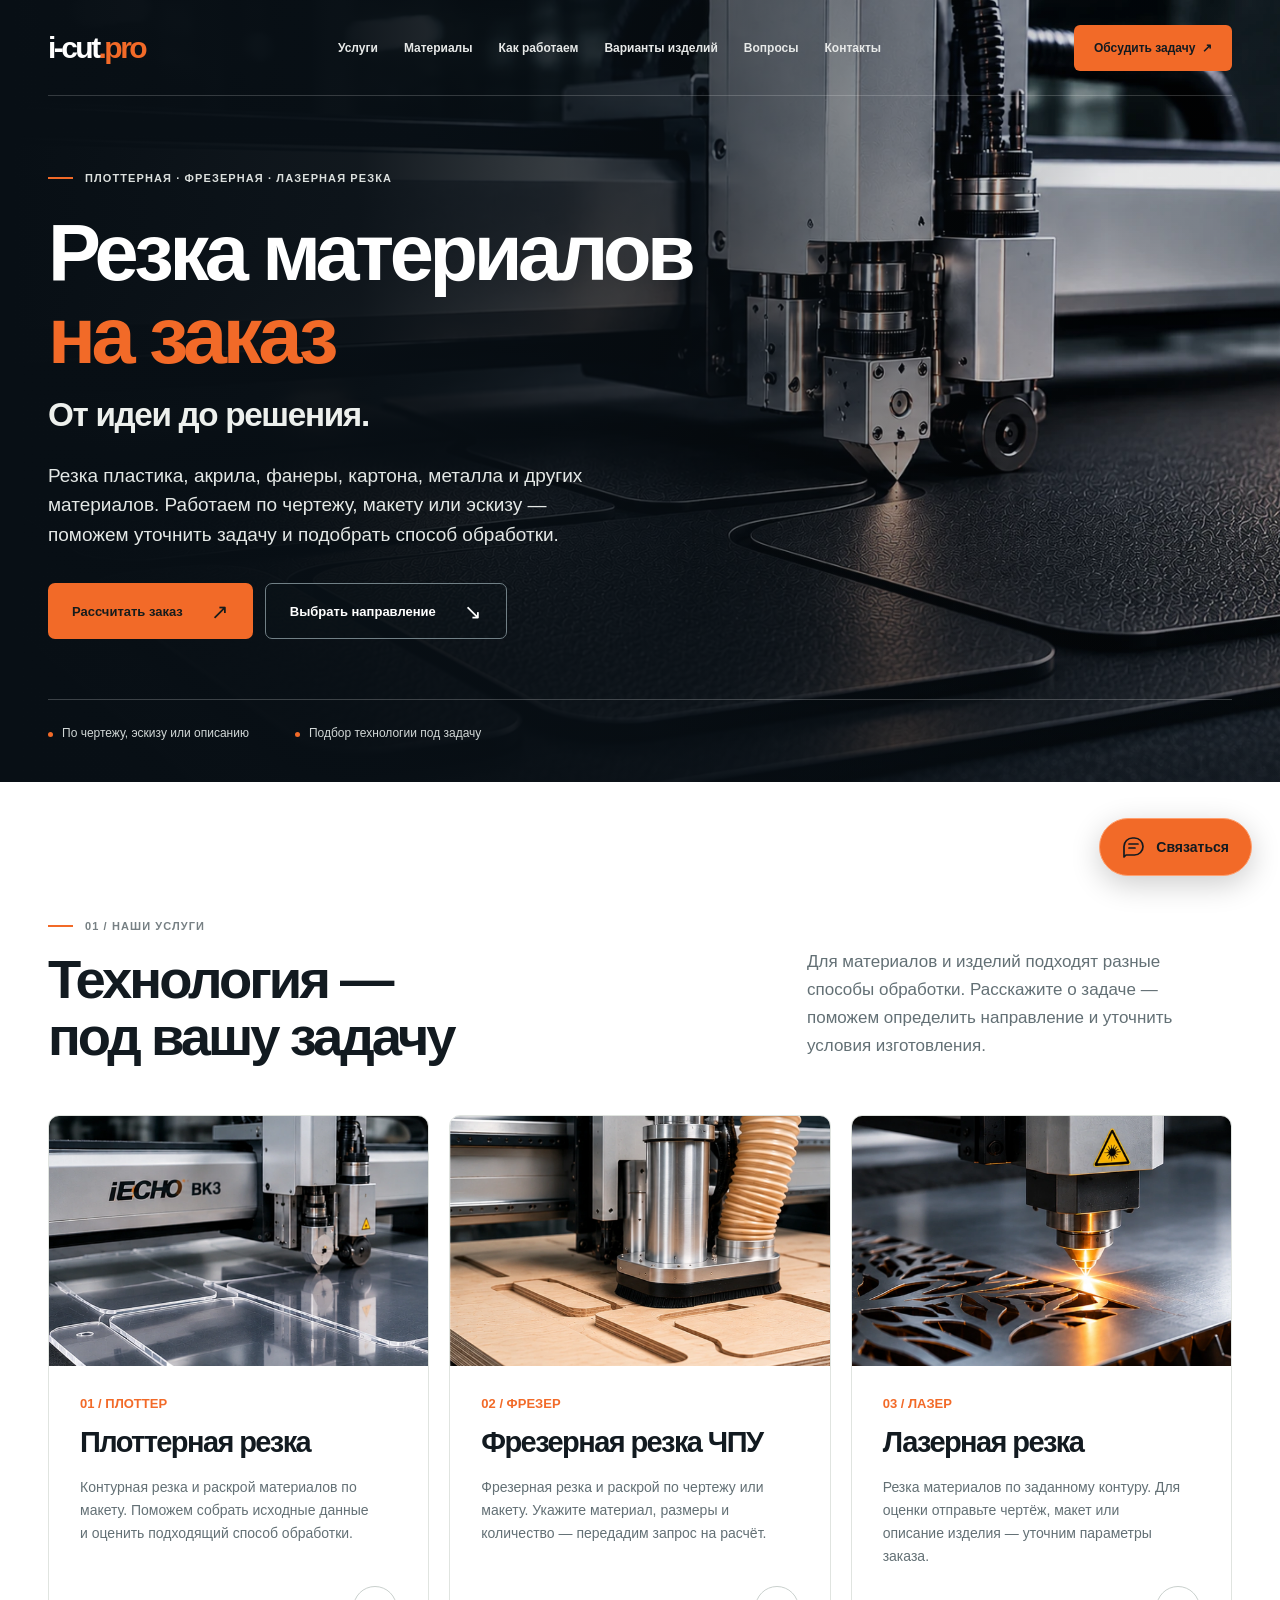
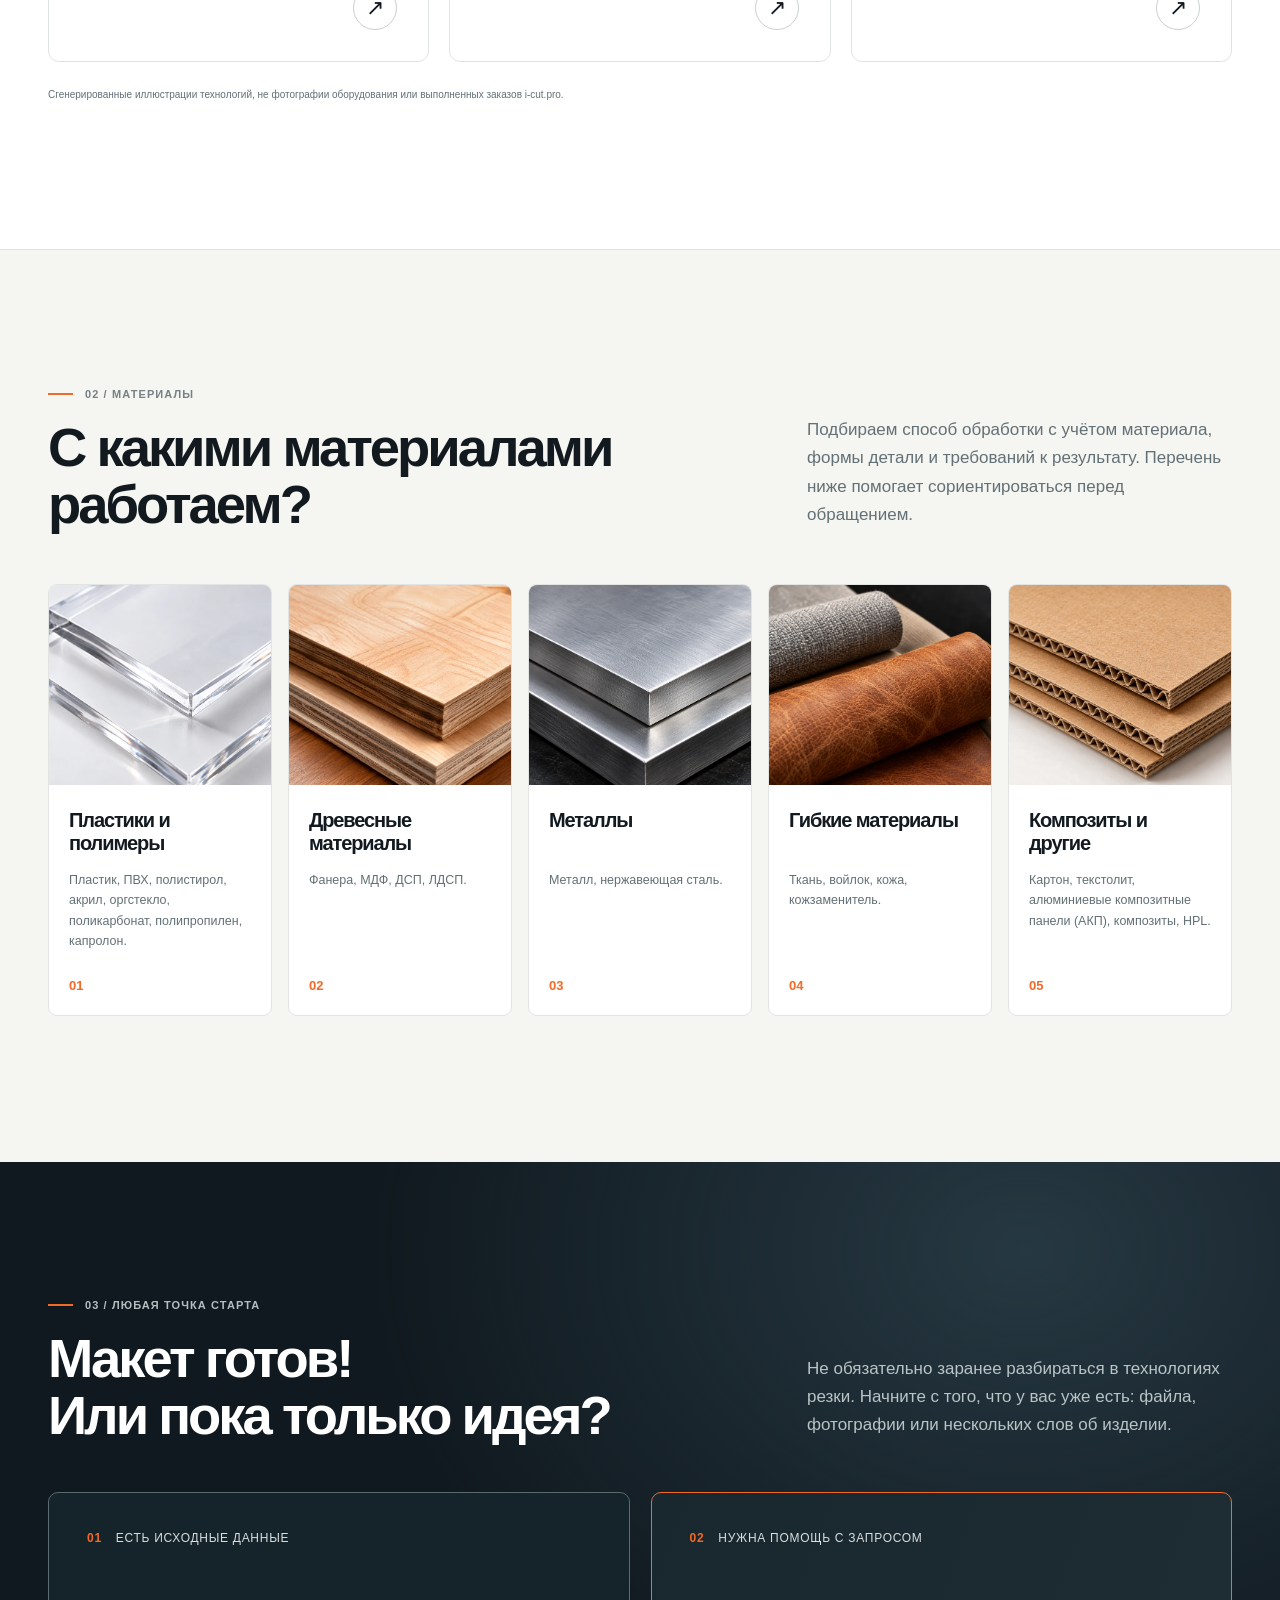
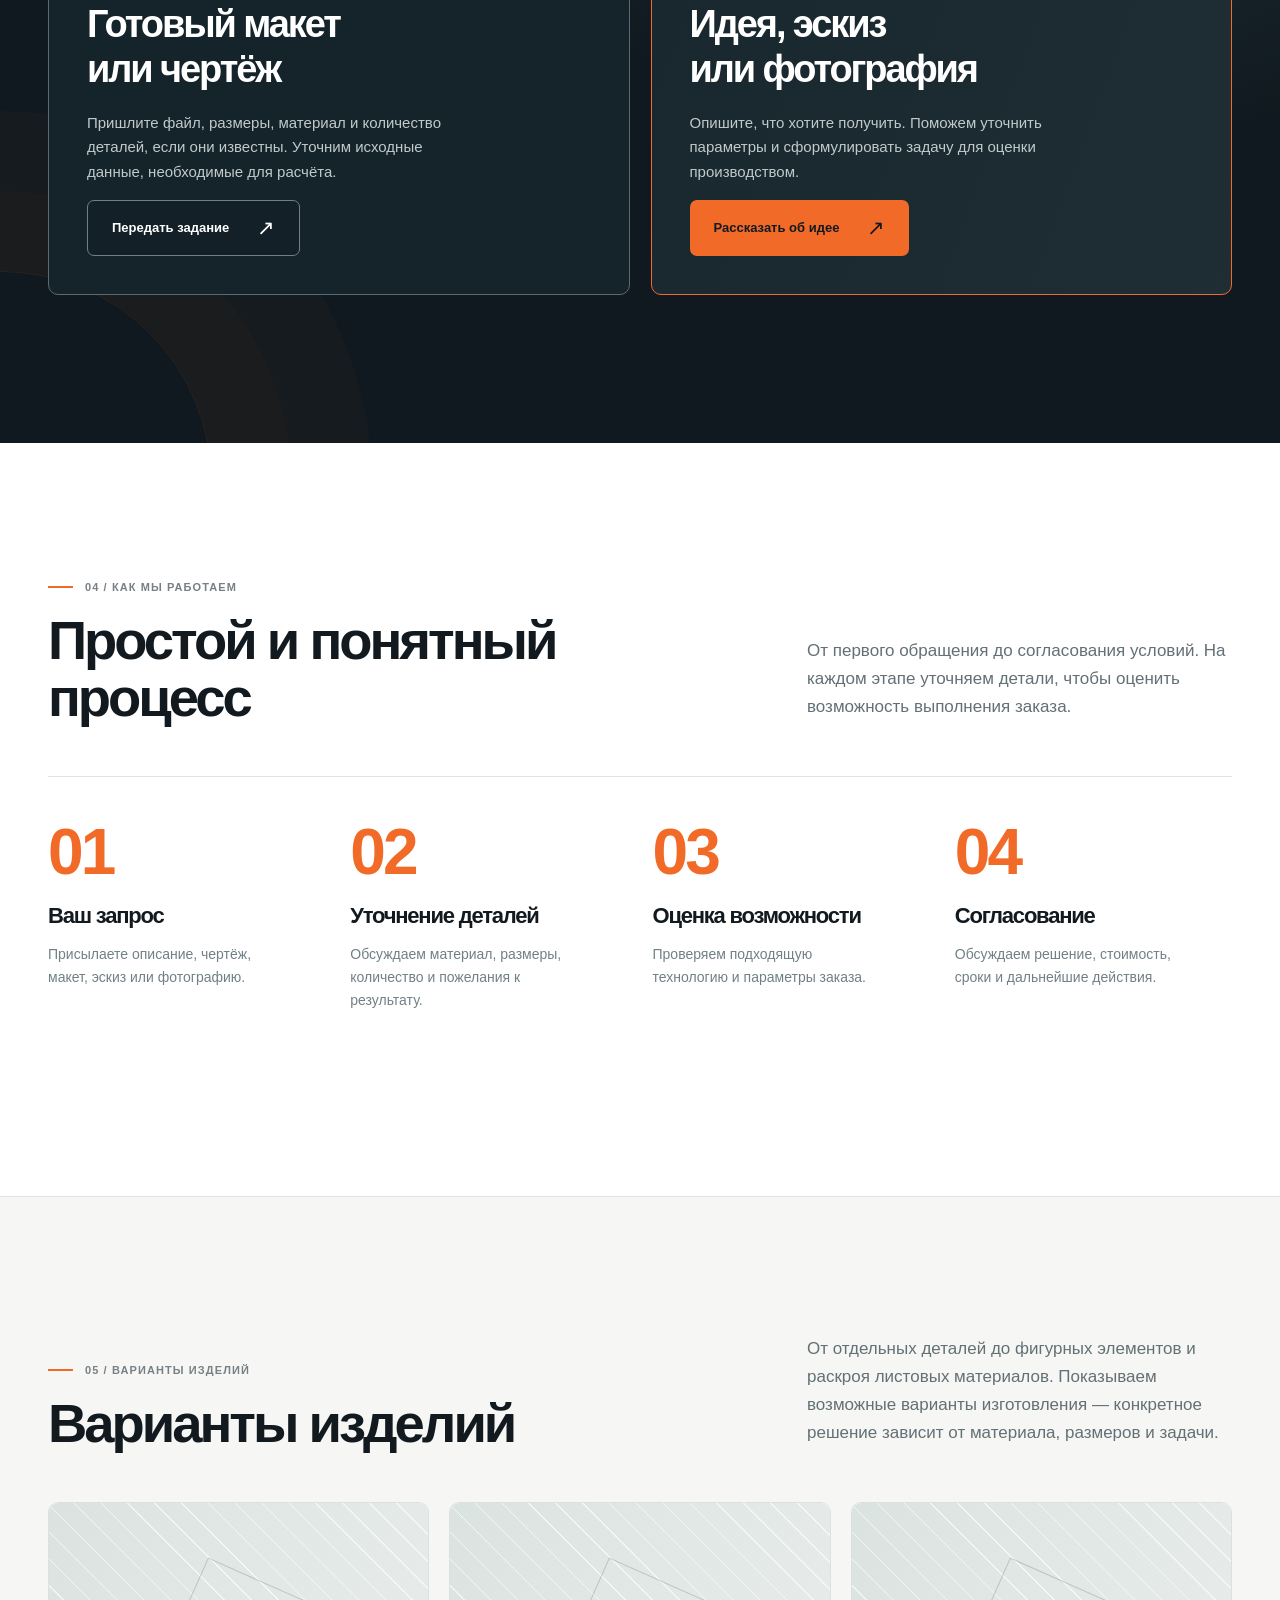
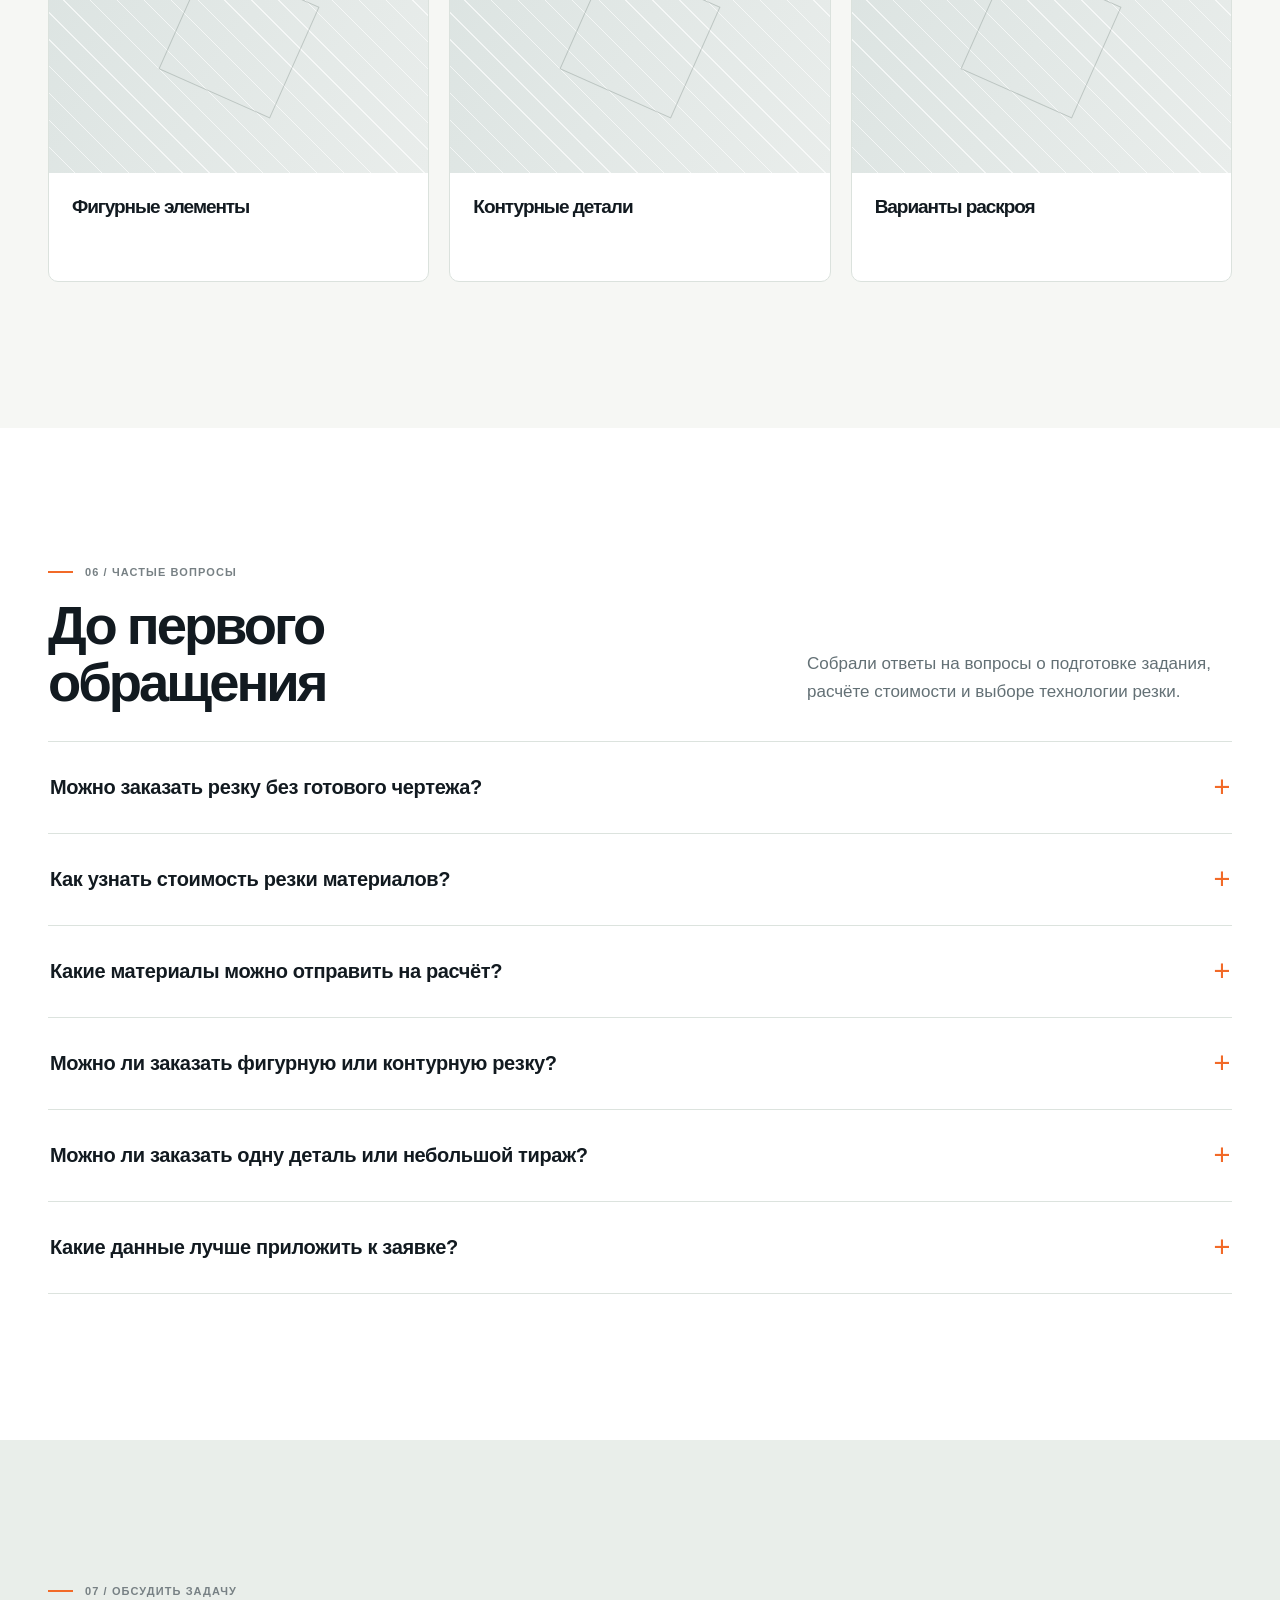
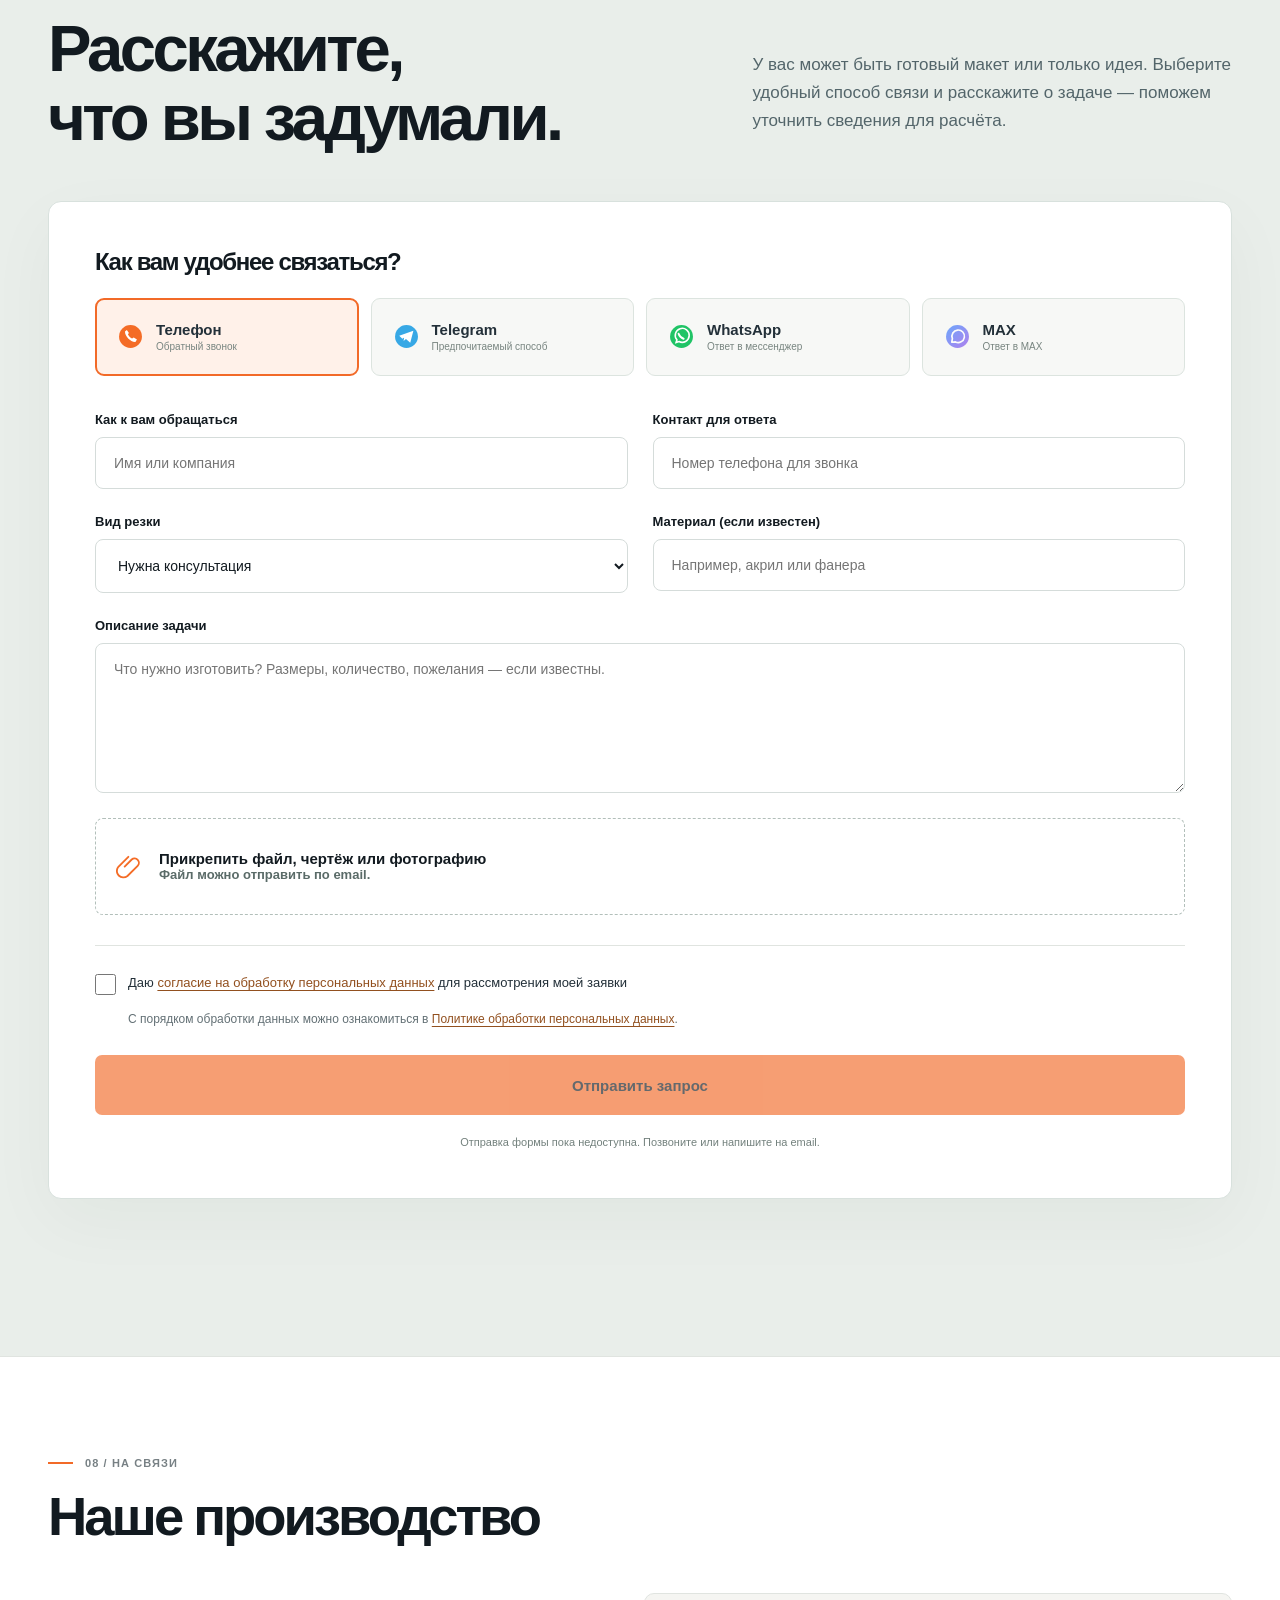
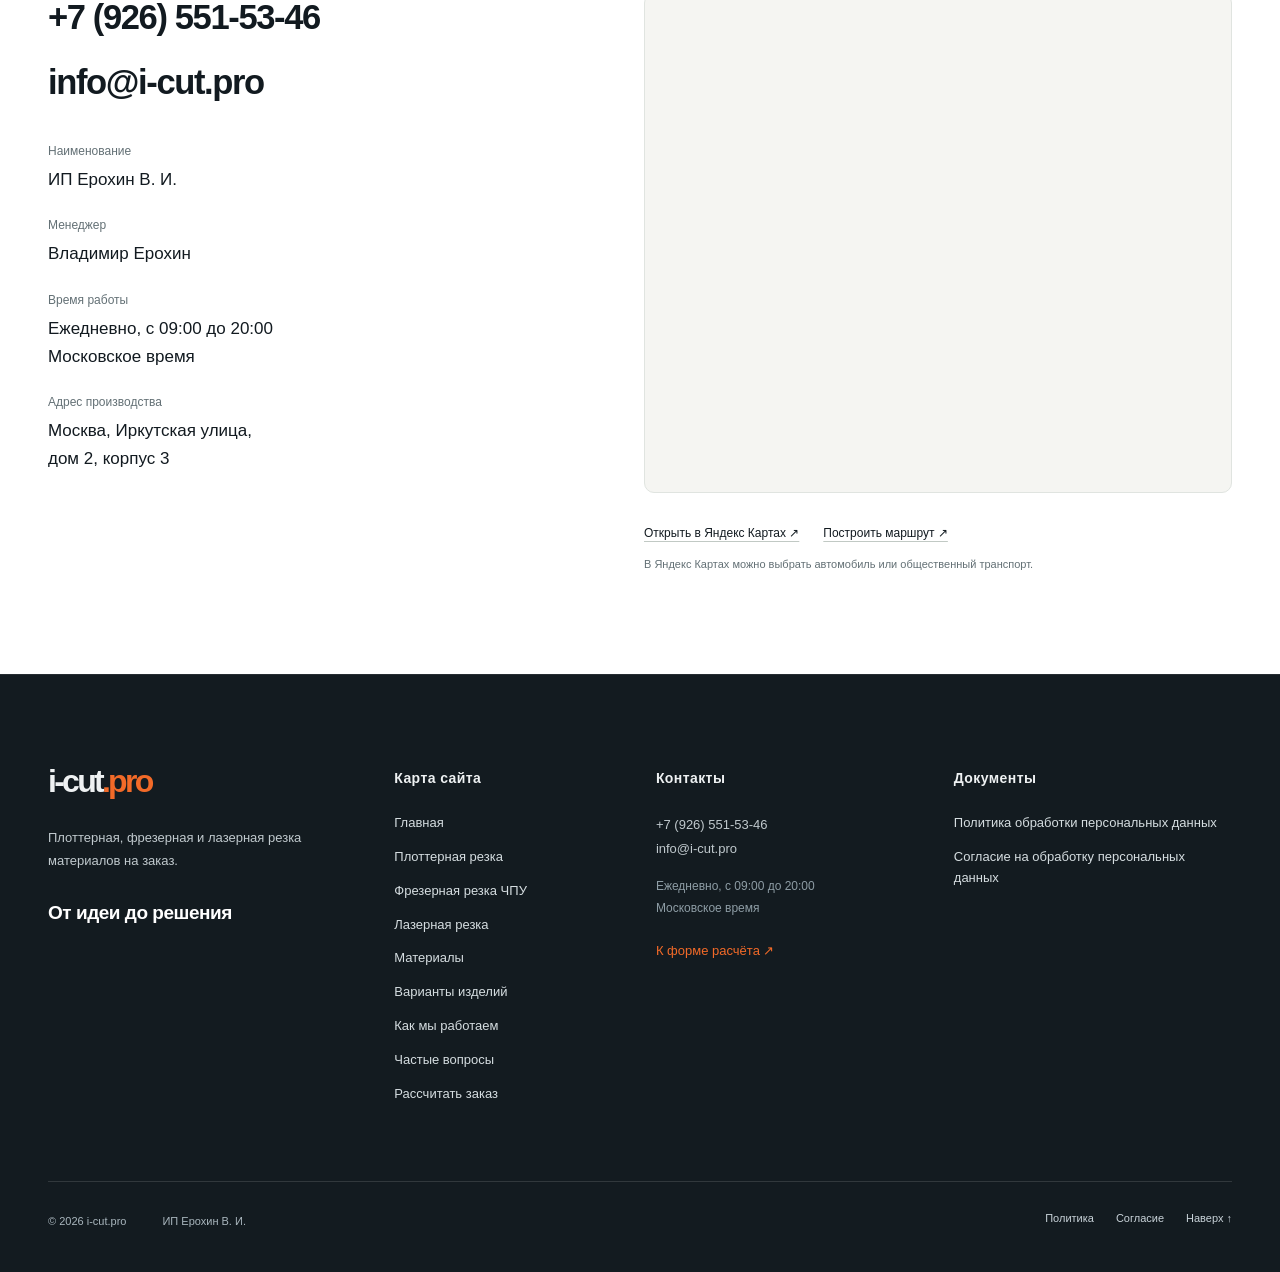
==== commit 2508938f: "Update client preview: final hero composition, unified navigation and contacts" ====
--- a/index.html
+++ b/index.html
@@ -8,25 +8,26 @@
   <meta name="theme-color" content="#11191e">
   <title>Резка материалов на заказ — лазерная, фрезерная, плоттерная | i-cut.pro</title>
   <meta name="description" content="Резка пластика, акрила, фанеры, картона, металла и других материалов на заказ. Лазерная, фрезерная и плоттерная резка по чертежу, макету или эскизу.">
-  <link rel="stylesheet" href="v3.css?v=preview-20261103-1">
-  <script src="v3.js?v=preview-20261103-1" defer></script>
+  <link rel="stylesheet" href="v3.css?v=preview-20261103-2">
+  <script src="v3.js?v=preview-20261103-2" defer></script>
   <link rel="icon" href="data:,">
-  <link rel="stylesheet" href="legal.css?v=preview-20261103-1">
-  <script src="legal-ui.js?v=preview-20261103-1" defer></script>
-<script src="analytics-config.js?v=preview-20261103-1" defer></script>
-<script src="analytics.js?v=preview-20261103-1" defer></script>
-<link rel="stylesheet" href="sticky-images.css?v=preview-20261103-1">
-<link rel="stylesheet" href="visual-update.css?v=preview-20261103-1">
-<link rel="stylesheet" href="portfolio-modal.css?v=preview-20261103-1">
-<script src="portfolio-config.js?v=preview-20261103-1" defer></script>
-<script src="portfolio-data.js?v=preview-20261103-1" defer></script>
-<script src="portfolio-modal.js?v=preview-20261103-1" defer></script>
-<script src="card-navigation.js?v=preview-20261103-1" defer></script>
-<script src="sticky-header.js?v=preview-20261103-1" defer></script>
-<link rel="stylesheet" href="home-v3-final.css?v=preview-20261103-1">
-<script src="home-v3-final.js?v=preview-20261103-1" defer></script>
-<script src="inquiry-config.js?v=preview-20261103-1" defer></script>
-<script src="inquiry-form.js?v=preview-20261103-1" defer></script>
+  <link rel="stylesheet" href="legal.css?v=preview-20261103-2">
+<link rel="stylesheet" href="site-chrome.css?v=preview-20261103-2">
+  <script src="legal-ui.js?v=preview-20261103-2" defer></script>
+<script src="analytics-config.js?v=preview-20261103-2" defer></script>
+<script src="analytics.js?v=preview-20261103-2" defer></script>
+<link rel="stylesheet" href="sticky-images.css?v=preview-20261103-2">
+<link rel="stylesheet" href="visual-update.css?v=preview-20261103-2">
+<link rel="stylesheet" href="portfolio-modal.css?v=preview-20261103-2">
+<script src="portfolio-config.js?v=preview-20261103-2" defer></script>
+<script src="portfolio-data.js?v=preview-20261103-2" defer></script>
+<script src="portfolio-modal.js?v=preview-20261103-2" defer></script>
+<script src="card-navigation.js?v=preview-20261103-2" defer></script>
+<script src="sticky-header.js?v=preview-20261103-2" defer></script>
+<link rel="stylesheet" href="home-v3-final.css?v=preview-20261103-2">
+<script src="home-v3-final.js?v=preview-20261103-2" defer></script>
+<script src="inquiry-config.js?v=preview-20261103-2" defer></script>
+<script src="inquiry-form.js?v=preview-20261103-2" defer></script>
 </head>
 <body class="home-page">
 <a class="skip-link" href="#main">К содержанию</a>
@@ -52,9 +53,9 @@
 <section class="section services" id="services">
   <div class="shell"><div class="section-top"><div><div class="eyebrow">01 / Наши услуги</div><h2>Технология —<br>под вашу задачу</h2></div><p>Для материалов и изделий подходят разные способы обработки. Расскажите о задаче — поможем определить направление и уточнить условия изготовления.</p></div>
     <div class="services-grid mobile-slider" id="services-grid-slider" data-slider-label="Карточки технологий">
-      <article class="service-card"><div class="photo service-photo-slot" data-service-photo="plotter"><img src="assets/images/services/cards/plotter.webp" width="1200" height="900" alt="Сгенерированная иллюстрация: режущий узел над прозрачным акрилом" loading="lazy" decoding="async"></div><div class="service-body"><div class="num">01 / ПЛОТТЕР</div><h3>Плоттерная резка</h3><p>Контурная резка и раскрой материалов по макету. Поможем собрать исходные данные и оценить подходящий способ обработки.</p><a class="round-link" data-service-type="plotter" href="plotter-cutting.html?v=preview-20261103-1" aria-label="Обсудить плоттерную резку">↗</a></div></article>
-      <article class="service-card"><div class="photo service-photo-slot" data-service-photo="milling"><img src="assets/images/services/cards/milling.webp" width="1200" height="900" alt="Сгенерированная иллюстрация: фрезерный станок с пылеотсасывающей щёткой на фанере" loading="lazy" decoding="async"></div><div class="service-body"><div class="num">02 / ФРЕЗЕР</div><h3>Фрезерная резка ЧПУ</h3><p>Фрезерная резка и раскрой по чертежу или макету. Укажите материал, размеры и количество — передадим запрос на расчёт.</p><a class="round-link" data-service-type="milling" href="cnc-milling.html?v=preview-20261103-1" aria-label="Обсудить фрезерную резку">↗</a></div></article>
-      <article class="service-card"><div class="photo service-photo-slot" data-service-photo="laser"><img src="assets/images/services/cards/laser.webp" width="1200" height="900" alt="Сгенерированная иллюстрация: лазерная резка металла" loading="lazy" decoding="async"></div><div class="service-body"><div class="num">03 / ЛАЗЕР</div><h3>Лазерная резка</h3><p>Резка материалов по заданному контуру. Для оценки отправьте чертёж, макет или описание изделия — уточним параметры заказа.</p><a class="round-link" data-service-type="laser" href="laser-cutting.html?v=preview-20261103-1" aria-label="Обсудить лазерную резку">↗</a></div></article>
+      <article class="service-card"><div class="photo service-photo-slot" data-service-photo="plotter"><img src="assets/images/services/cards/plotter.webp" width="1200" height="900" alt="Сгенерированная иллюстрация: режущий узел над прозрачным акрилом" loading="lazy" decoding="async"></div><div class="service-body"><div class="num">01 / ПЛОТТЕР</div><h3>Плоттерная резка</h3><p>Контурная резка и раскрой материалов по макету. Поможем собрать исходные данные и оценить подходящий способ обработки.</p><a class="round-link" data-service-type="plotter" href="plotter-cutting.html?v=preview-20261103-2" aria-label="Обсудить плоттерную резку">↗</a></div></article>
+      <article class="service-card"><div class="photo service-photo-slot" data-service-photo="milling"><img src="assets/images/services/cards/milling.webp" width="1200" height="900" alt="Сгенерированная иллюстрация: фрезерный станок с пылеотсасывающей щёткой на фанере" loading="lazy" decoding="async"></div><div class="service-body"><div class="num">02 / ФРЕЗЕР</div><h3>Фрезерная резка ЧПУ</h3><p>Фрезерная резка и раскрой по чертежу или макету. Укажите материал, размеры и количество — передадим запрос на расчёт.</p><a class="round-link" data-service-type="milling" href="cnc-milling.html?v=preview-20261103-2" aria-label="Обсудить фрезерную резку">↗</a></div></article>
+      <article class="service-card"><div class="photo service-photo-slot" data-service-photo="laser"><img src="assets/images/services/cards/laser.webp" width="1200" height="900" alt="Сгенерированная иллюстрация: лазерная резка металла" loading="lazy" decoding="async"></div><div class="service-body"><div class="num">03 / ЛАЗЕР</div><h3>Лазерная резка</h3><p>Резка материалов по заданному контуру. Для оценки отправьте чертёж, макет или описание изделия — уточним параметры заказа.</p><a class="round-link" data-service-type="laser" href="laser-cutting.html?v=preview-20261103-2" aria-label="Обсудить лазерную резку">↗</a></div></article>
     </div>
     <div class="slider-controls" data-slider-controls="services-grid-slider">
       <p class="slider-help" id="services-grid-slider-help">Листайте карточки свайпом или стрелками клавиатуры.</p>
@@ -97,11 +98,11 @@
   </div>
 </section>
 <section class="section portfolio line" id="portfolio" data-demo-portfolio>
-  <div class="shell"><div class="section-top"><div><div class="eyebrow">05 / Варианты изделий</div><h2>Варианты изделий</h2></div></div>
+  <div class="shell"><div class="section-top"><div><div class="eyebrow">05 / Варианты изделий</div><h2>Варианты изделий</h2></div><p>От отдельных деталей до фигурных элементов и раскроя листовых материалов. Показываем возможные варианты изготовления — конкретное решение зависит от материала, размеров и задачи.</p></div>
     <div class="portfolio-grid mobile-slider" id="portfolio-grid-slider" data-slider-label="Карточки вариантов изделий">
-      <article class="project-card" data-portfolio-card="laser-gallery-demo"><div class="project-placeholder"><span>Место для фотографии / 01</span></div><h3><button class="portfolio-open portfolio-open--title" type="button" data-portfolio-open="laser-gallery-demo" aria-haspopup="dialog" aria-controls="portfolio-dialog">Фигурные элементы</button></h3></article>
-      <article class="project-card" data-portfolio-card="milling-gallery-demo"><div class="project-placeholder"><span>Место для фотографии / 02</span></div><h3><button class="portfolio-open portfolio-open--title" type="button" data-portfolio-open="milling-gallery-demo" aria-haspopup="dialog" aria-controls="portfolio-dialog">Контурные детали</button></h3></article>
-      <article class="project-card" data-portfolio-card="plotter-gallery-demo"><div class="project-placeholder"><span>Место для фотографии / 03</span></div><h3><button class="portfolio-open portfolio-open--title" type="button" data-portfolio-open="plotter-gallery-demo" aria-haspopup="dialog" aria-controls="portfolio-dialog">Варианты раскроя</button></h3></article>
+      <article class="project-card" data-portfolio-card="laser-gallery-demo"><div class="project-placeholder"></div><h3><button class="portfolio-open portfolio-open--title" type="button" data-portfolio-open="laser-gallery-demo" aria-haspopup="dialog" aria-controls="portfolio-dialog">Фигурные элементы</button></h3></article>
+      <article class="project-card" data-portfolio-card="milling-gallery-demo"><div class="project-placeholder"></div><h3><button class="portfolio-open portfolio-open--title" type="button" data-portfolio-open="milling-gallery-demo" aria-haspopup="dialog" aria-controls="portfolio-dialog">Контурные детали</button></h3></article>
+      <article class="project-card" data-portfolio-card="plotter-gallery-demo"><div class="project-placeholder"></div><h3><button class="portfolio-open portfolio-open--title" type="button" data-portfolio-open="plotter-gallery-demo" aria-haspopup="dialog" aria-controls="portfolio-dialog">Варианты раскроя</button></h3></article>
     </div>
     <div class="slider-controls" data-slider-controls="portfolio-grid-slider">
       <p class="slider-help" id="portfolio-grid-slider-help">Листайте карточки свайпом или стрелками клавиатуры.</p>
@@ -144,8 +145,8 @@
         <label class="attachment full" aria-disabled="true"><svg viewBox="0 0 24 24" aria-hidden="true"><path d="M8 12.5 14.5 6a4 4 0 0 1 5.5 5.8l-9.4 9.4a6 6 0 0 1-8.4-8.5l9.2-9.2" fill="none" stroke="#f46c26" stroke-width="1.7" stroke-linecap="round"/></svg><span><strong>Прикрепить файл, чертёж или фотографию</strong><br>Файл можно отправить по email.</span><input type="file" name="file" disabled aria-describedby="demo-status"></label>
       </div>
       <div class="consent-block">
-        <div class="consent-row"><input id="personal-data-agreement" type="checkbox" name="personal_data_consent" value="accepted" required ><label for="personal-data-agreement">Даю <a href="personal-data-consent.html?v=preview-20261103-1" target="_blank" rel="noopener">согласие на обработку персональных данных</a> для рассмотрения моей заявки</label></div>
-        <p class="consent-policy">С порядком обработки данных можно ознакомиться в <a href="privacy.html?v=preview-20261103-1" target="_blank" rel="noopener">Политике обработки персональных данных</a>.</p>
+        <div class="consent-row"><input id="personal-data-agreement" type="checkbox" name="personal_data_consent" value="accepted" required ><label for="personal-data-agreement">Даю <a href="personal-data-consent.html?v=preview-20261103-2" target="_blank" rel="noopener">согласие на обработку персональных данных</a> для рассмотрения моей заявки</label></div>
+        <p class="consent-policy">С порядком обработки данных можно ознакомиться в <a href="privacy.html?v=preview-20261103-2" target="_blank" rel="noopener">Политике обработки персональных данных</a>.</p>
       </div>
       <button class="form-submit" type="submit" disabled aria-describedby="demo-status">Отправить запрос</button>
       <p class="form-note" id="demo-status">Отправка формы пока недоступна. Позвоните или напишите на email.</p>
@@ -153,16 +154,16 @@
   </div>
 </section>
 <section class="section production-contacts line" id="production" aria-labelledby="production-title"><div class="shell">
-<div class="section-top"><div><div class="eyebrow">08 / НА СВЯЗИ</div><h2 id="production-title">Контакты и производство</h2></div></div>
-<div class="production-grid"><div class="production-details"><div class="production-direct"><a href="tel:+79265515346">+7 (926) 551-53-46</a><a href="mailto:info@i-cut.pro">info@i-cut.pro</a></div><dl><div><dt>Менеджер</dt><dd>Владимир Ерохин</dd></div><div><dt>Время работы</dt><dd>Ежедневно, с 09:00 до 20:00<br>Московское время</dd></div><div><dt>Адрес производства</dt><dd><address>Москва, Иркутская улица,<br>дом 2, корпус 3</address></dd></div></dl></div>
+<div class="section-top"><div><div class="eyebrow">08 / НА СВЯЗИ</div><h2 id="production-title">Наше производство</h2></div></div>
+<div class="production-grid"><div class="production-details"><div class="production-direct"><a href="tel:+79265515346">+7 (926) 551-53-46</a><a href="mailto:info@i-cut.pro">info@i-cut.pro</a></div><dl><div><dt>Наименование</dt><dd>ИП Ерохин В. И.</dd></div><div><dt>Менеджер</dt><dd>Владимир Ерохин</dd></div><div><dt>Время работы</dt><dd>Ежедневно, с 09:00 до 20:00<br>Московское время</dd></div><div><dt>Адрес производства</dt><dd><address>Москва, Иркутская улица,<br>дом 2, корпус 3</address></dd></div></dl></div>
 <div class="production-map"><iframe src="https://yandex.ru/map-widget/v1/?ll=37.788208%2C55.815256&amp;mode=whatshere&amp;whatshere%5Bpoint%5D=37.788207%2C55.815256&amp;whatshere%5Bzoom%5D=17&amp;z=16" title="Яндекс Карты: Москва, Иркутская улица, 2к3" width="560" height="500" loading="lazy" allowfullscreen referrerpolicy="strict-origin-when-cross-origin"></iframe><div class="production-map-links"><a href="https://yandex.ru/maps/213/moscow/house/irkutskaya_ulitsa_2k3/Z04YcQ9oS0UAQFtvfXRwdH5mYg==/" target="_blank" rel="noopener noreferrer">Открыть в Яндекс Картах ↗</a><a href="https://yandex.ru/maps/?rtext=~55.815256%2C37.788207&amp;rtt=auto" target="_blank" rel="noopener noreferrer">Построить маршрут ↗</a></div><p class="production-route-modes">В Яндекс Картах можно выбрать автомобиль или общественный транспорт.</p></div></div></div></section>
 </main>
 <footer class="site-footer"><div class="shell"><div class="footer-grid">
-<section class="footer-company" aria-label="Компания"><a class="logo" href="index.html?v=preview-20261103-1#top" aria-label="i-cut.pro — главная">i-cut<span>.pro</span></a><p>Плоттерная, фрезерная, лазерная резка материалов на заказ</p><p class="footer-slogan">От идеи до решения</p></section>
-<nav class="footer-nav" aria-label="Карта сайта"><h2>Карта сайта</h2><a href="index.html?v=preview-20261103-1#top">Главная</a><a href="index.html?v=preview-20261103-1#services">Услуги резки</a><a href="index.html?v=preview-20261103-1#materials">Материалы</a><a href="index.html?v=preview-20261103-1#portfolio">Варианты изделий</a><a href="index.html?v=preview-20261103-1#process">Как мы работаем</a><a href="index.html?v=preview-20261103-1#faq">Частые вопросы</a><a href="index.html?v=preview-20261103-1#contact">Рассчитать заказ</a></nav>
-<section class="footer-contacts" aria-labelledby="footer-contacts-title"><h2 id="footer-contacts-title">Контакты</h2><p><a href="tel:+79265515346">+7 (926) 551-53-46</a><br><a href="mailto:info@i-cut.pro">info@i-cut.pro</a></p><p class="footer-muted">Ежедневно, с 09:00 до 20:00<br>Московское время</p><a class="footer-inquiry" href="index.html?v=preview-20261103-1#contact">К форме расчёта ↗</a></section>
-<nav class="footer-documents" aria-label="Документы"><h2>Документы</h2><a href="privacy.html?v=preview-20261103-1">Политика обработки персональных данных</a><a href="personal-data-consent.html?v=preview-20261103-1">Согласие на обработку персональных данных</a></nav>
-</div><div class="footer-bottom"><p>© 2026 i-cut.pro</p><p>ИП Ерохин В. И.</p><div><a href="privacy.html?v=preview-20261103-1">Политика</a><a href="personal-data-consent.html?v=preview-20261103-1">Согласие</a><a href="index.html?v=preview-20261103-1#top">Наверх ↑</a></div></div></div></footer>
+<section class="footer-company" aria-label="Компания"><a class="logo" href="index.html?v=preview-20261103-2#top" aria-label="i-cut.pro — главная">i-cut<span>.pro</span></a><p>Плоттерная, фрезерная и лазерная резка материалов на заказ.</p><p class="footer-slogan">От идеи до решения</p></section>
+<nav class="footer-nav" aria-label="Карта сайта"><h2>Карта сайта</h2><a href="index.html?v=preview-20261103-2#top">Главная</a><a href="plotter-cutting.html?v=preview-20261103-2">Плоттерная резка</a><a href="cnc-milling.html?v=preview-20261103-2">Фрезерная резка ЧПУ</a><a href="laser-cutting.html?v=preview-20261103-2">Лазерная резка</a><a href="index.html?v=preview-20261103-2#materials">Материалы</a><a href="index.html?v=preview-20261103-2#portfolio">Варианты изделий</a><a href="index.html?v=preview-20261103-2#process">Как мы работаем</a><a href="index.html?v=preview-20261103-2#faq">Частые вопросы</a><a href="#contact">Рассчитать заказ</a></nav>
+<section class="footer-contacts" aria-labelledby="footer-contacts-title"><h2 id="footer-contacts-title">Контакты</h2><p><a href="tel:+79265515346">+7 (926) 551-53-46</a><br><a href="mailto:info@i-cut.pro">info@i-cut.pro</a></p><p class="footer-muted">Ежедневно, с 09:00 до 20:00<br>Московское время</p><a class="footer-inquiry" href="#contact">К форме расчёта ↗</a></section>
+<nav class="footer-documents" aria-label="Документы"><h2>Документы</h2><a href="privacy.html?v=preview-20261103-2">Политика обработки персональных данных</a><a href="personal-data-consent.html?v=preview-20261103-2">Согласие на обработку персональных данных</a></nav>
+</div><div class="footer-bottom"><p>© 2026 i-cut.pro</p><p>ИП Ерохин В. И.</p><div><a href="privacy.html?v=preview-20261103-2">Политика</a><a href="personal-data-consent.html?v=preview-20261103-2">Согласие</a><a href="#top">Наверх ↑</a></div></div></div></footer>
 
 <aside class="quick-contact" aria-label="Быстрая связь">
   <section class="quick-panel" id="quick-panel" aria-labelledby="quick-title" hidden>
--- a/site-chrome.css
+++ b/site-chrome.css
@@ -0,0 +1,35 @@
+/* Общие шапка, футер и контакты четырёх актуальных страниц. */
+:is(.home-page,.technology-page) :is(.header,.site-footer,.production-contacts,.quick-contact){--orange:#F26A28}
+:is(.home-page,.technology-page) .production-contacts{background:#fff;padding:100px 0}
+:is(.home-page,.technology-page) .production-contacts .section-top{display:block;margin-bottom:48px}
+:is(.home-page,.technology-page) .production-grid{display:grid;grid-template-columns:minmax(0,.95fr) minmax(0,1.05fr);gap:64px;align-items:start}
+:is(.home-page,.technology-page) .production-details{min-width:0}
+:is(.home-page,.technology-page) .production-direct{display:flex;flex-direction:column;align-items:flex-start;gap:16px;margin-bottom:35px}
+:is(.home-page,.technology-page) .production-direct a{font-size:clamp(25px,2.7vw,39px);line-height:1.25;font-weight:700;letter-spacing:-.04em;text-decoration:none;overflow-wrap:anywhere;min-height:44px;padding:3px 0}
+:is(.home-page,.technology-page) .production-direct a:hover{color:var(--orange)}
+:is(.home-page,.technology-page) .production-details dl{margin:0;display:grid;gap:22px}
+:is(.home-page,.technology-page) .production-details dt{font-size:12px;line-height:1.5;color:var(--sub);margin-bottom:6px}
+:is(.home-page,.technology-page) .production-details dd{margin:0;font-size:17px;line-height:1.65;color:var(--ink)}
+:is(.home-page,.technology-page) .production-details address{font-style:normal}
+:is(.home-page,.technology-page) .production-map{min-width:0}
+:is(.home-page,.technology-page) .production-map iframe{display:block;width:100%;height:500px;border:1px solid var(--line);border-radius:10px;background:var(--ground)}
+:is(.home-page,.technology-page) .production-map-links{display:flex;flex-wrap:wrap;gap:12px 24px;margin-top:18px}
+:is(.home-page,.technology-page) .production-map-links a{font-size:12px;line-height:1.7;min-height:44px;display:inline-flex;align-items:center;text-underline-offset:4px;text-decoration-color:#c1c9c4}
+:is(.home-page,.technology-page) .production-route-modes{font-size:11px;line-height:1.7;color:var(--sub);margin:0}
+:is(.home-page,.technology-page) .footer-contacts a{text-underline-offset:4px;text-decoration:none}
+
+:is(.home-page,.technology-page) .quick-dot.email{background:#131B20;border:1px solid #586970}
+.production-address-card{min-width:0;border:1px solid var(--line);border-radius:10px;background:var(--ground);padding:40px}
+.production-address-card h3{font-size:28px;line-height:1.25;margin:28px 0 20px}
+.production-address-card address{font-style:normal;font-size:clamp(23px,2.2vw,32px);line-height:1.5;letter-spacing:-.025em;overflow-wrap:anywhere}
+.production-address-card .production-map-links{margin-top:30px}
+@media(max-width:1100px){:is(.home-page,.technology-page) .production-grid{gap:32px}}
+@media(max-width:767px){
+ :is(.home-page,.technology-page) .production-grid{grid-template-columns:minmax(0,1fr);gap:38px}
+ :is(.home-page,.technology-page) .production-contacts{padding:80px 0}
+ :is(.home-page,.technology-page) .production-contacts .section-top{margin-bottom:36px}
+ :is(.home-page,.technology-page) .production-contacts h2{font-size:clamp(34px,8.5vw,52px)}
+ :is(.home-page,.technology-page) .production-direct a{font-size:30px}
+ :is(.home-page,.technology-page) .production-map iframe{height:500px}
+ .production-address-card{padding:28px}
+}
--- a/home-v3-final.css
+++ b/home-v3-final.css
@@ -2,6 +2,10 @@
 body.home-page{--orange:#F26A28;--home-hero-image:url('assets/hero-flatbed-leather.webp')}
 /* После утверждения фото iECHO BK3 достаточно изменить только путь выше. */
 .home-page .hero{background-image:var(--home-hero-image)}
+/* Кадрирование только фона: текст и затемняющий слой остаются на месте. */
+@media(max-width:767px){.home-page .hero{background-position:62% center}}
+@media(min-width:768px) and (max-width:1279px){.home-page .hero{background-position:85% center}}
+@media(min-width:1280px){.home-page .hero{background-size:auto max(100%,calc(50vw + 100px));background-position:calc(50% + clamp(30px,calc(14.583333vw - 180px),100px)) center}}
 .home-page .service-photo-slot{display:grid;place-items:center;background:#dfe3e0}
 .home-page .service-photo-slot>span{font-size:12px;color:var(--sub)}
 .home-page .step .index{font-size:64px;line-height:1;font-weight:800;letter-spacing:-.045em;color:var(--orange)}
@@ -14,35 +18,18 @@
 .home-page .direct-contact:hover{border-color:var(--orange)}
 .home-page .form-note{line-height:1.7}
 .home-page .quick-dot.email{background:#131B20;border:1px solid #586970}
-.home-page .production-contacts{background:#fff;padding:100px 0}
-.home-page .production-contacts .section-top{display:block;margin-bottom:48px}
-.home-page .production-grid{display:grid;grid-template-columns:minmax(0,.95fr) minmax(0,1.05fr);gap:64px;align-items:start}
-.home-page .production-details{min-width:0}
-.home-page .production-direct{display:flex;flex-direction:column;align-items:flex-start;gap:16px;margin-bottom:35px}
-.home-page .production-direct a{font-size:clamp(25px,2.7vw,39px);line-height:1.25;font-weight:700;letter-spacing:-.04em;text-decoration:none;overflow-wrap:anywhere;min-height:44px;padding:3px 0}
-.home-page .production-direct a:hover{color:var(--orange)}
-.home-page .production-details dl{margin:0;display:grid;gap:22px}
-.home-page .production-details dt{font-size:12px;line-height:1.5;color:var(--sub);margin-bottom:6px}
-.home-page .production-details dd{margin:0;font-size:17px;line-height:1.65;color:var(--ink)}
-.home-page .production-details address{font-style:normal}
-.home-page .production-map{min-width:0}
-.home-page .production-map iframe{display:block;width:100%;height:500px;border:1px solid var(--line);border-radius:10px;background:var(--ground)}
-.home-page .production-map-links{display:flex;flex-wrap:wrap;gap:12px 24px;margin-top:18px}
-.home-page .production-map-links a{font-size:12px;line-height:1.7;min-height:44px;display:inline-flex;align-items:center;text-underline-offset:4px;text-decoration-color:#c1c9c4}
-.home-page .production-route-modes{font-size:11px;line-height:1.7;color:var(--sub);margin:0}
-.home-page .footer-contacts a{text-underline-offset:4px;text-decoration:none}
-@media(max-width:1100px){.home-page .production-grid{gap:32px}.home-page .direct-contact>strong{font-size:18px}}
+@media(max-width:1100px){.home-page .direct-contact>strong{font-size:18px}}
 @media(max-width:767px){
  .home-page .step{padding-left:80px;min-height:90px}
  .home-page .step .index{position:absolute;left:0;top:0;font-size:52px}
  .home-page .step:before{content:none}
- .home-page .production-grid{grid-template-columns:minmax(0,1fr);gap:38px}
- .home-page .production-contacts{padding:80px 0}
- .home-page .production-contacts .section-top{margin-bottom:36px}
- .home-page .production-contacts h2{font-size:clamp(34px,8.5vw,52px)}
- .home-page .production-direct a{font-size:30px}
+ 
+ 
+ 
+ 
+ 
  .home-page .form-direct-contacts{grid-template-columns:minmax(0,1fr);gap:12px}
  .home-page .direct-contact{padding:20px;min-height:88px}
  .home-page .direct-contact>strong{font-size:21px}
- .home-page .production-map iframe{height:500px}
+ 
 }
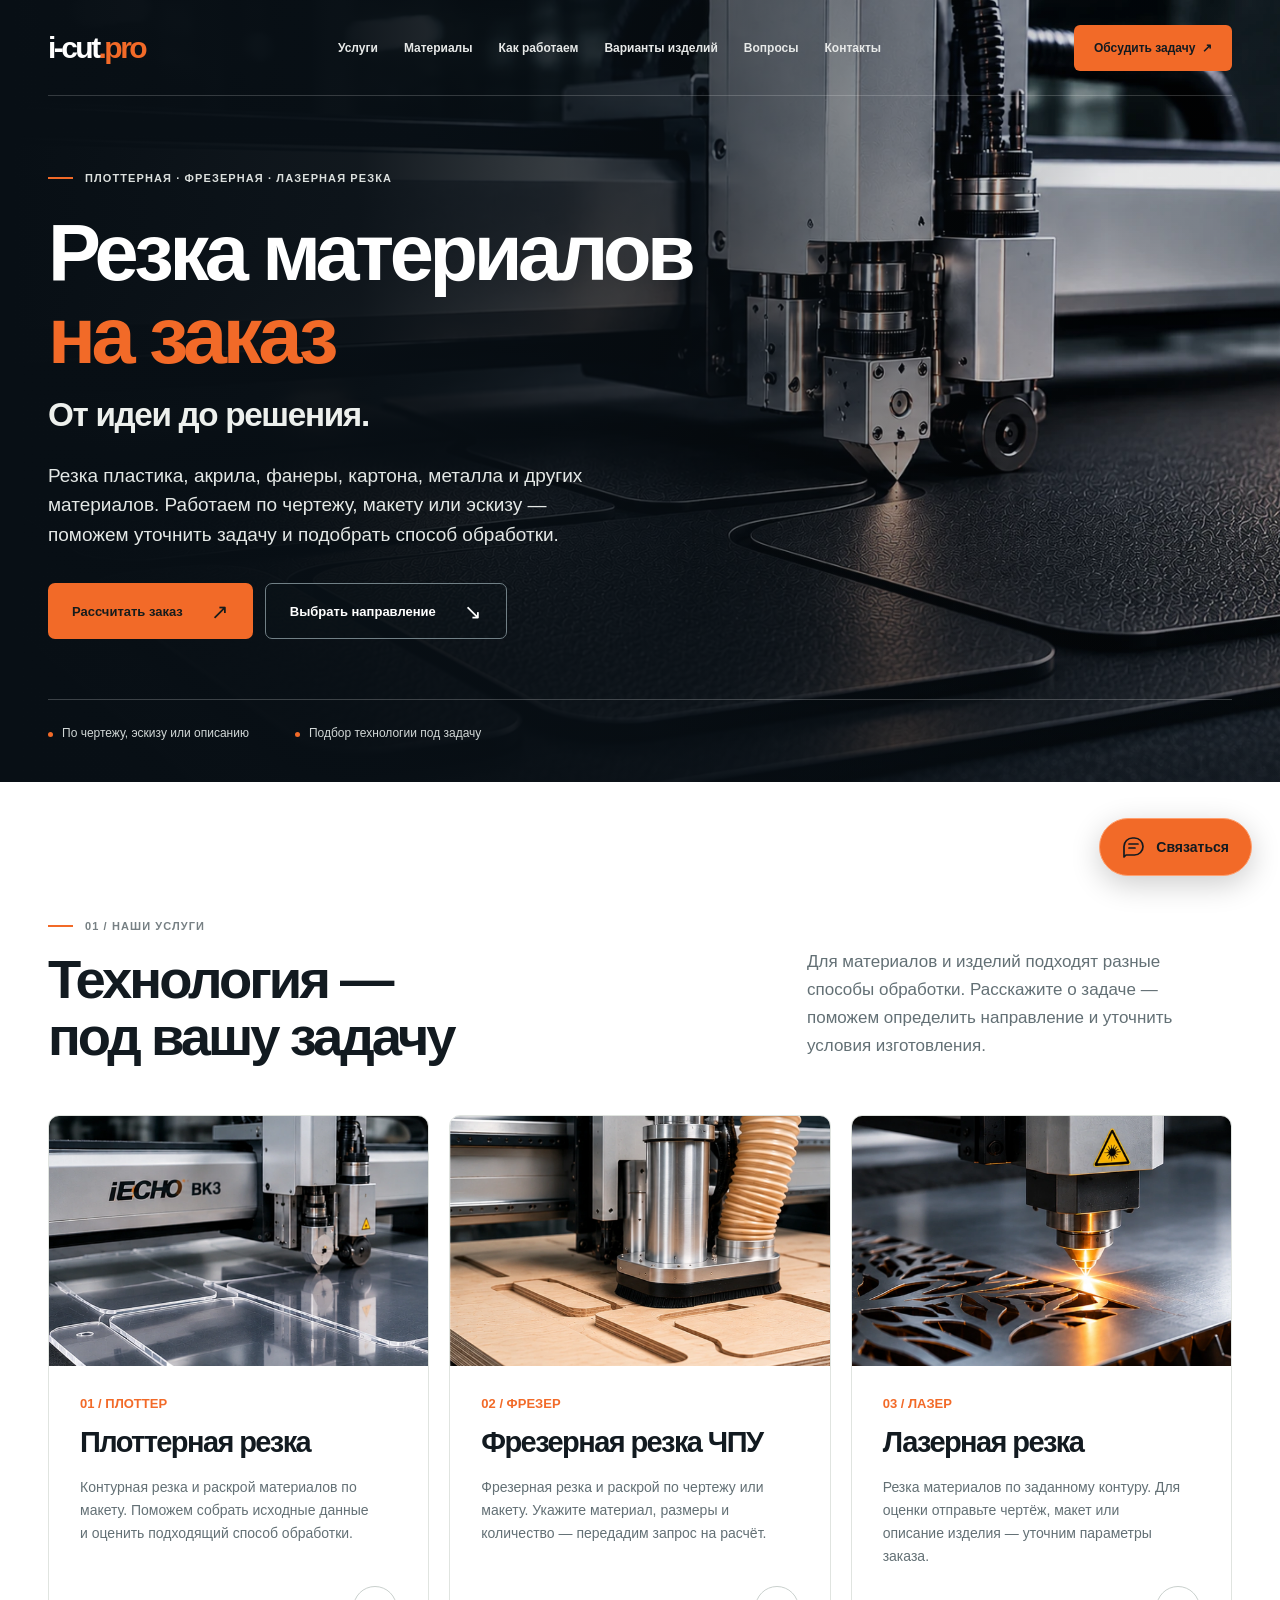
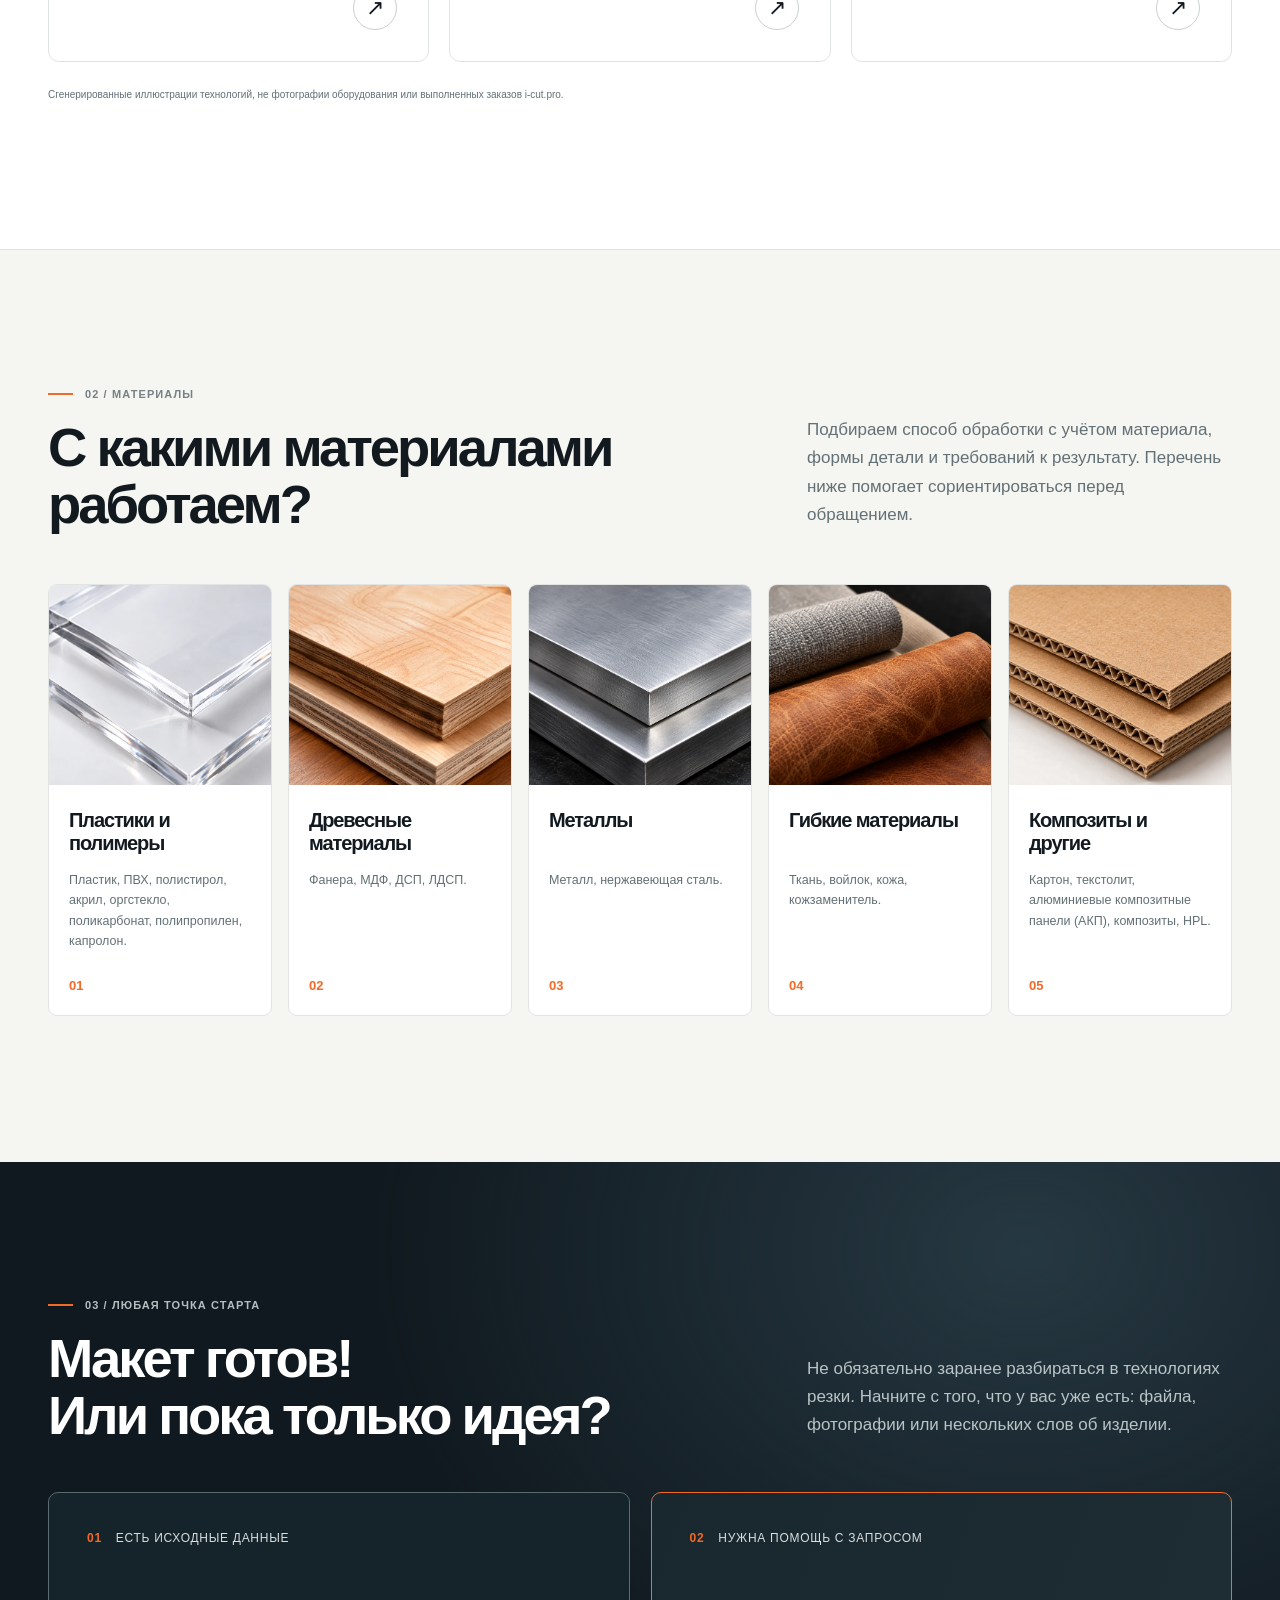
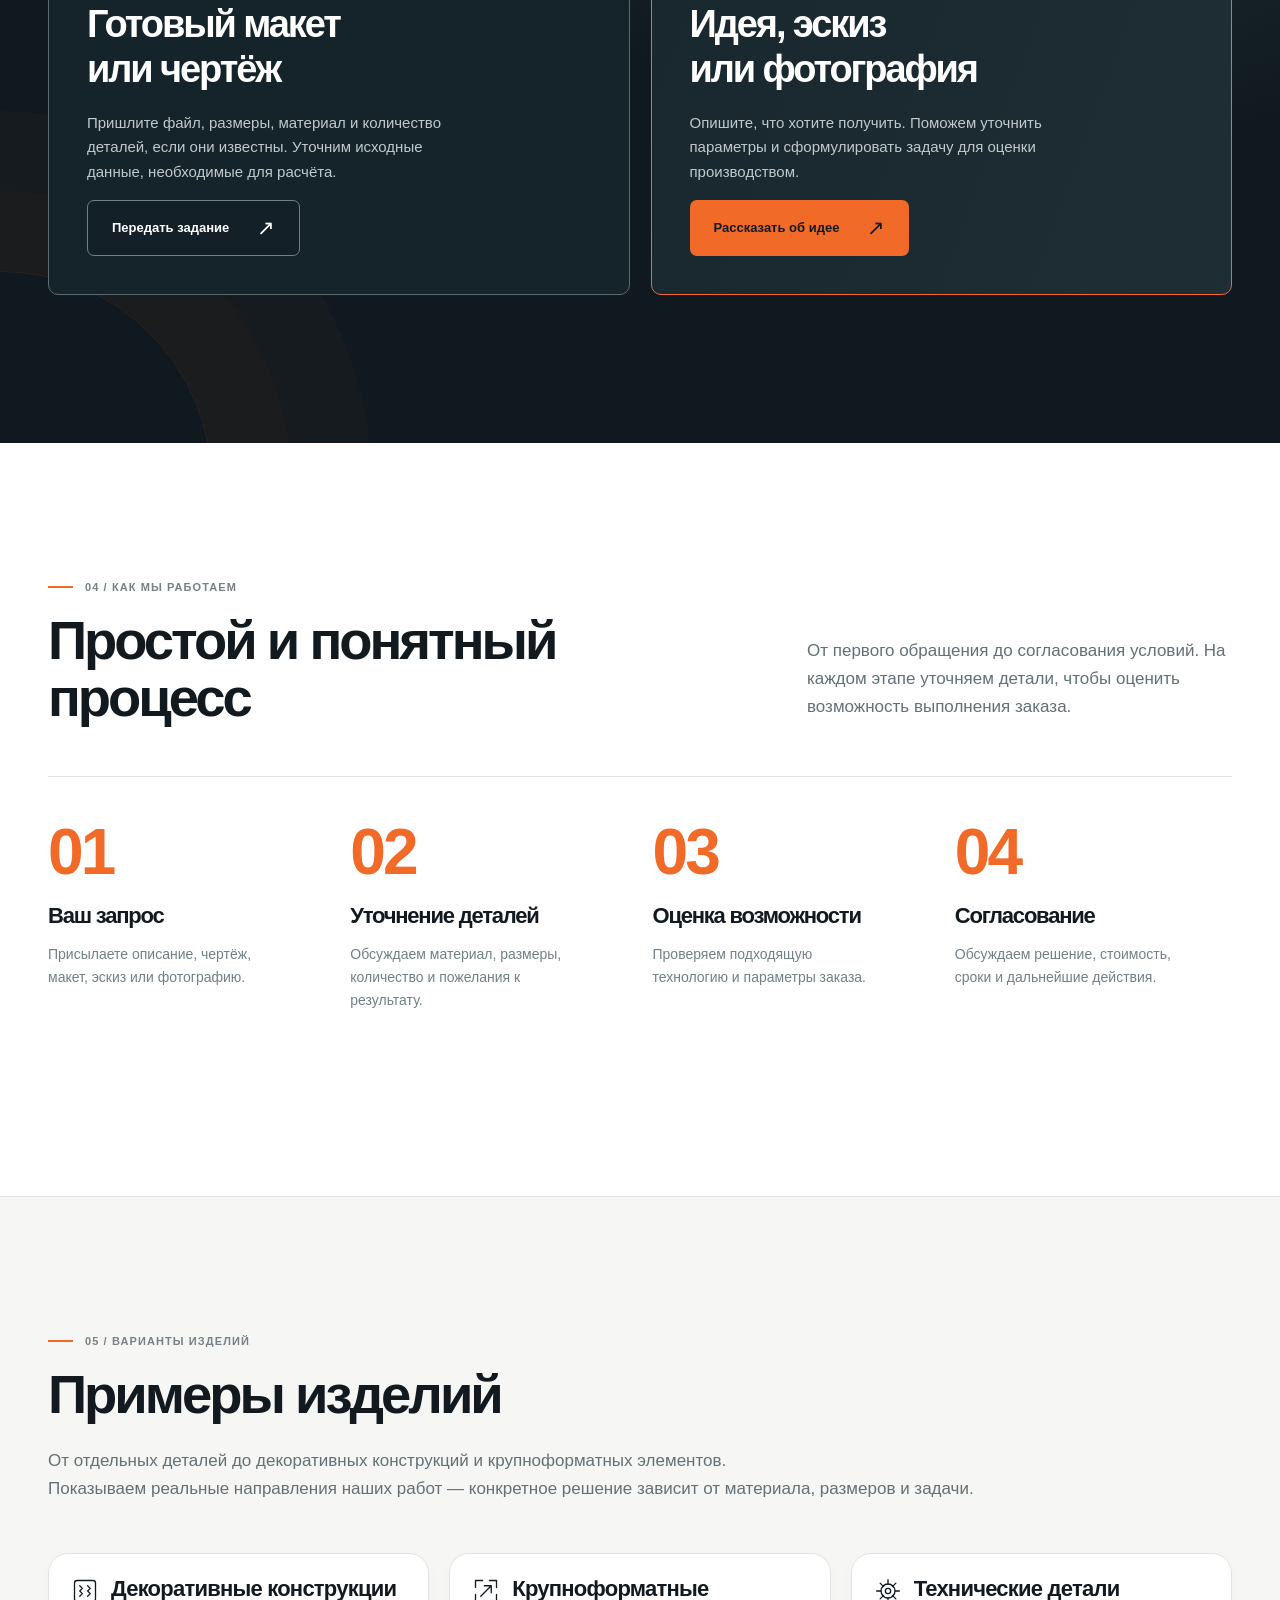
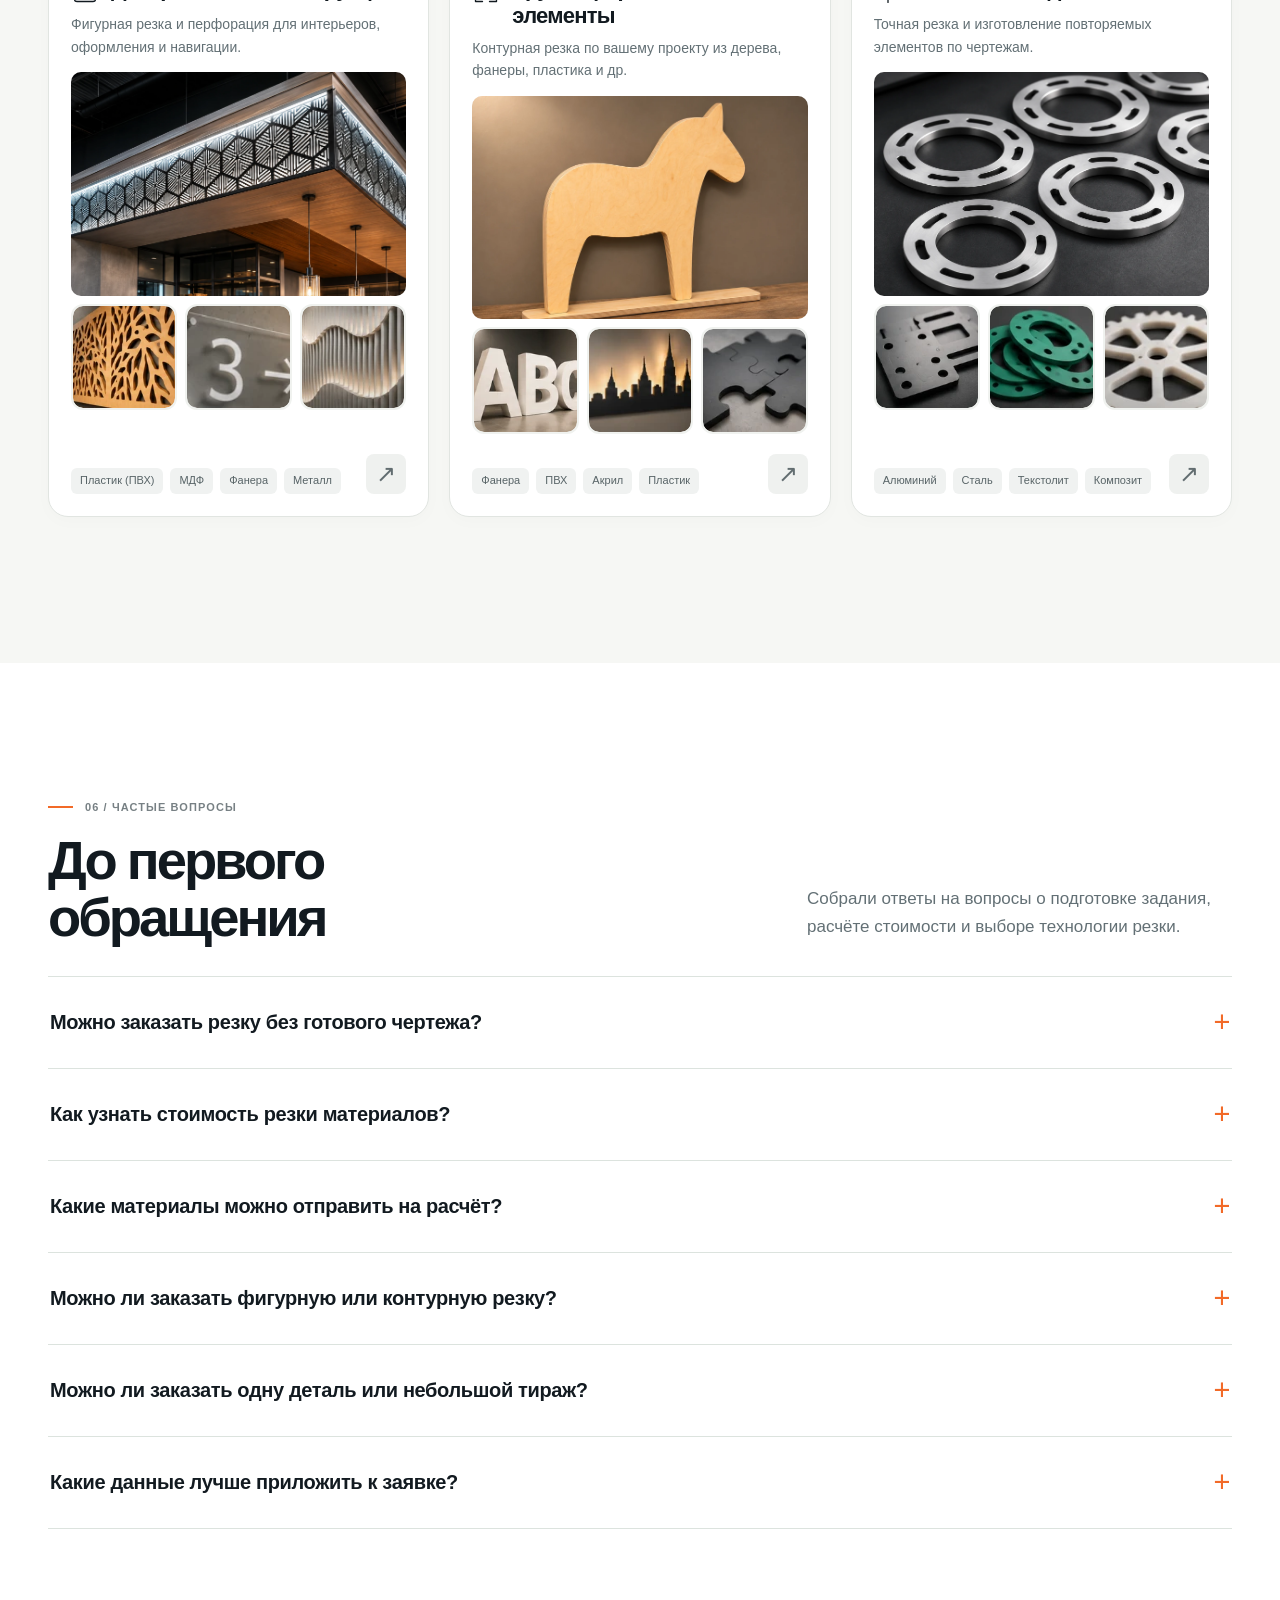
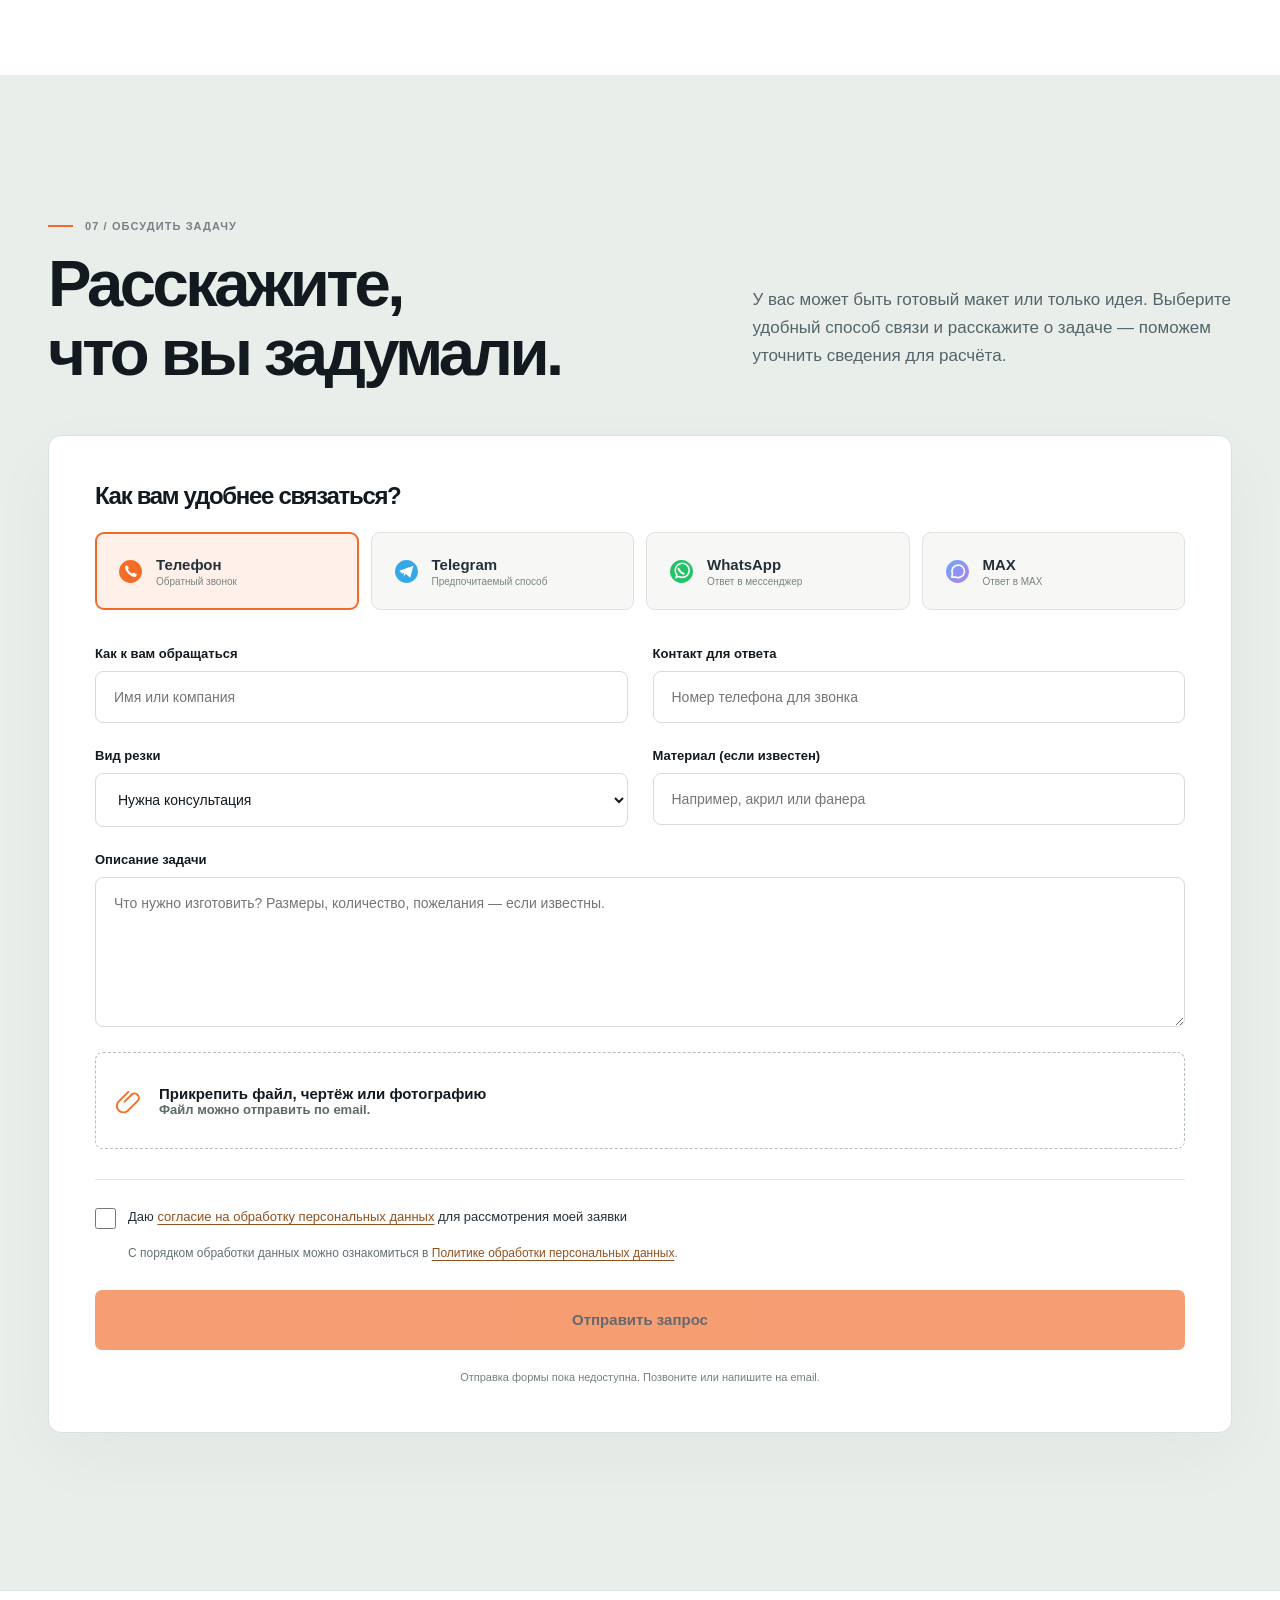
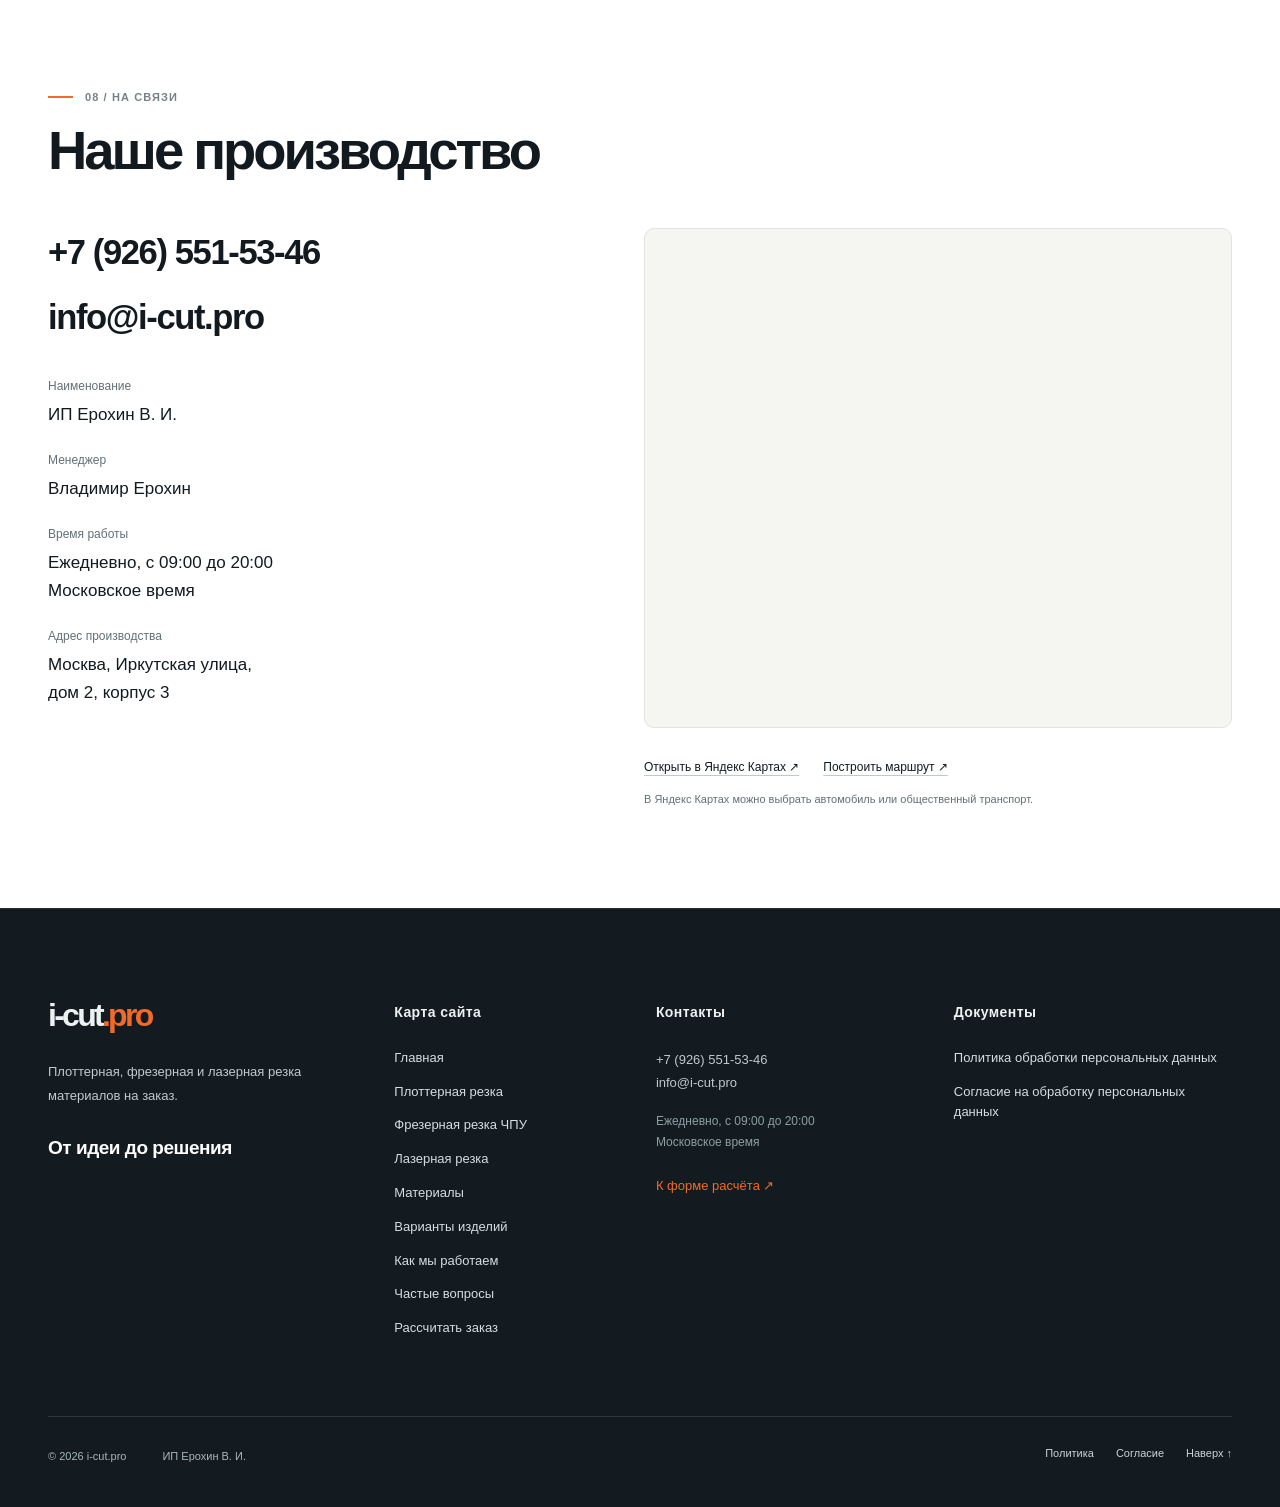
==== commit 79e98439: "Update preview: product galleries, high-resolution images and messenger links" ====
--- a/index.html
+++ b/index.html
@@ -8,26 +8,28 @@
   <meta name="theme-color" content="#11191e">
   <title>Резка материалов на заказ — лазерная, фрезерная, плоттерная | i-cut.pro</title>
   <meta name="description" content="Резка пластика, акрила, фанеры, картона, металла и других материалов на заказ. Лазерная, фрезерная и плоттерная резка по чертежу, макету или эскизу.">
-  <link rel="stylesheet" href="v3.css?v=preview-20261103-2">
-  <script src="v3.js?v=preview-20261103-2" defer></script>
+  <link rel="stylesheet" href="v3.css?v=preview-20261103-3">
+  <script src="v3.js?v=preview-20261103-3" defer></script>
   <link rel="icon" href="data:,">
-  <link rel="stylesheet" href="legal.css?v=preview-20261103-2">
-<link rel="stylesheet" href="site-chrome.css?v=preview-20261103-2">
-  <script src="legal-ui.js?v=preview-20261103-2" defer></script>
-<script src="analytics-config.js?v=preview-20261103-2" defer></script>
-<script src="analytics.js?v=preview-20261103-2" defer></script>
-<link rel="stylesheet" href="sticky-images.css?v=preview-20261103-2">
-<link rel="stylesheet" href="visual-update.css?v=preview-20261103-2">
-<link rel="stylesheet" href="portfolio-modal.css?v=preview-20261103-2">
-<script src="portfolio-config.js?v=preview-20261103-2" defer></script>
-<script src="portfolio-data.js?v=preview-20261103-2" defer></script>
-<script src="portfolio-modal.js?v=preview-20261103-2" defer></script>
-<script src="card-navigation.js?v=preview-20261103-2" defer></script>
-<script src="sticky-header.js?v=preview-20261103-2" defer></script>
-<link rel="stylesheet" href="home-v3-final.css?v=preview-20261103-2">
-<script src="home-v3-final.js?v=preview-20261103-2" defer></script>
-<script src="inquiry-config.js?v=preview-20261103-2" defer></script>
-<script src="inquiry-form.js?v=preview-20261103-2" defer></script>
+  <link rel="stylesheet" href="legal.css?v=preview-20261103-3">
+<link rel="stylesheet" href="site-chrome.css?v=preview-20261103-3">
+  <script src="legal-ui.js?v=preview-20261103-3" defer></script>
+<script src="analytics-config.js?v=preview-20261103-3" defer></script>
+<script src="analytics.js?v=preview-20261103-3" defer></script>
+<link rel="stylesheet" href="sticky-images.css?v=preview-20261103-3">
+<link rel="stylesheet" href="visual-update.css?v=preview-20261103-3">
+<link rel="stylesheet" href="portfolio-modal.css?v=preview-20261103-3">
+<script src="portfolio-config.js?v=preview-20261103-3" defer></script>
+<script src="portfolio-data.js?v=preview-20261103-3" defer></script>
+<script src="portfolio-modal.js?v=preview-20261103-3" defer></script>
+<script src="card-navigation.js?v=preview-20261103-3" defer></script>
+<script src="sticky-header.js?v=preview-20261103-3" defer></script>
+<link rel="stylesheet" href="home-v3-final.css?v=preview-20261103-3">
+<link rel="stylesheet" href="product-examples.css?v=preview-20261103-3">
+<script src="home-v3-final.js?v=preview-20261103-3" defer></script>
+<script src="product-examples.js?v=preview-20261103-3" defer></script>
+<script src="inquiry-config.js?v=preview-20261103-3" defer></script>
+<script src="inquiry-form.js?v=preview-20261103-3" defer></script>
 </head>
 <body class="home-page">
 <a class="skip-link" href="#main">К содержанию</a>
@@ -53,9 +55,9 @@
 <section class="section services" id="services">
   <div class="shell"><div class="section-top"><div><div class="eyebrow">01 / Наши услуги</div><h2>Технология —<br>под вашу задачу</h2></div><p>Для материалов и изделий подходят разные способы обработки. Расскажите о задаче — поможем определить направление и уточнить условия изготовления.</p></div>
     <div class="services-grid mobile-slider" id="services-grid-slider" data-slider-label="Карточки технологий">
-      <article class="service-card"><div class="photo service-photo-slot" data-service-photo="plotter"><img src="assets/images/services/cards/plotter.webp" width="1200" height="900" alt="Сгенерированная иллюстрация: режущий узел над прозрачным акрилом" loading="lazy" decoding="async"></div><div class="service-body"><div class="num">01 / ПЛОТТЕР</div><h3>Плоттерная резка</h3><p>Контурная резка и раскрой материалов по макету. Поможем собрать исходные данные и оценить подходящий способ обработки.</p><a class="round-link" data-service-type="plotter" href="plotter-cutting.html?v=preview-20261103-2" aria-label="Обсудить плоттерную резку">↗</a></div></article>
-      <article class="service-card"><div class="photo service-photo-slot" data-service-photo="milling"><img src="assets/images/services/cards/milling.webp" width="1200" height="900" alt="Сгенерированная иллюстрация: фрезерный станок с пылеотсасывающей щёткой на фанере" loading="lazy" decoding="async"></div><div class="service-body"><div class="num">02 / ФРЕЗЕР</div><h3>Фрезерная резка ЧПУ</h3><p>Фрезерная резка и раскрой по чертежу или макету. Укажите материал, размеры и количество — передадим запрос на расчёт.</p><a class="round-link" data-service-type="milling" href="cnc-milling.html?v=preview-20261103-2" aria-label="Обсудить фрезерную резку">↗</a></div></article>
-      <article class="service-card"><div class="photo service-photo-slot" data-service-photo="laser"><img src="assets/images/services/cards/laser.webp" width="1200" height="900" alt="Сгенерированная иллюстрация: лазерная резка металла" loading="lazy" decoding="async"></div><div class="service-body"><div class="num">03 / ЛАЗЕР</div><h3>Лазерная резка</h3><p>Резка материалов по заданному контуру. Для оценки отправьте чертёж, макет или описание изделия — уточним параметры заказа.</p><a class="round-link" data-service-type="laser" href="laser-cutting.html?v=preview-20261103-2" aria-label="Обсудить лазерную резку">↗</a></div></article>
+      <article class="service-card"><div class="photo service-photo-slot" data-service-photo="plotter"><img src="assets/images/services/cards/plotter.webp" width="1200" height="900" alt="Сгенерированная иллюстрация: режущий узел над прозрачным акрилом" loading="lazy" decoding="async"></div><div class="service-body"><div class="num">01 / ПЛОТТЕР</div><h3>Плоттерная резка</h3><p>Контурная резка и раскрой материалов по макету. Поможем собрать исходные данные и оценить подходящий способ обработки.</p><a class="round-link" data-service-type="plotter" href="plotter-cutting.html?v=preview-20261103-3" aria-label="Обсудить плоттерную резку">↗</a></div></article>
+      <article class="service-card"><div class="photo service-photo-slot" data-service-photo="milling"><img src="assets/images/services/cards/milling.webp" width="1200" height="900" alt="Сгенерированная иллюстрация: фрезерный станок с пылеотсасывающей щёткой на фанере" loading="lazy" decoding="async"></div><div class="service-body"><div class="num">02 / ФРЕЗЕР</div><h3>Фрезерная резка ЧПУ</h3><p>Фрезерная резка и раскрой по чертежу или макету. Укажите материал, размеры и количество — передадим запрос на расчёт.</p><a class="round-link" data-service-type="milling" href="cnc-milling.html?v=preview-20261103-3" aria-label="Обсудить фрезерную резку">↗</a></div></article>
+      <article class="service-card"><div class="photo service-photo-slot" data-service-photo="laser"><img src="assets/images/services/cards/laser.webp" width="1200" height="900" alt="Сгенерированная иллюстрация: лазерная резка металла" loading="lazy" decoding="async"></div><div class="service-body"><div class="num">03 / ЛАЗЕР</div><h3>Лазерная резка</h3><p>Резка материалов по заданному контуру. Для оценки отправьте чертёж, макет или описание изделия — уточним параметры заказа.</p><a class="round-link" data-service-type="laser" href="laser-cutting.html?v=preview-20261103-3" aria-label="Обсудить лазерную резку">↗</a></div></article>
     </div>
     <div class="slider-controls" data-slider-controls="services-grid-slider">
       <p class="slider-help" id="services-grid-slider-help">Листайте карточки свайпом или стрелками клавиатуры.</p>
@@ -97,16 +99,16 @@
     </div>
   </div>
 </section>
-<section class="section portfolio line" id="portfolio" data-demo-portfolio>
-  <div class="shell"><div class="section-top"><div><div class="eyebrow">05 / Варианты изделий</div><h2>Варианты изделий</h2></div><p>От отдельных деталей до фигурных элементов и раскроя листовых материалов. Показываем возможные варианты изготовления — конкретное решение зависит от материала, размеров и задачи.</p></div>
-    <div class="portfolio-grid mobile-slider" id="portfolio-grid-slider" data-slider-label="Карточки вариантов изделий">
-      <article class="project-card" data-portfolio-card="laser-gallery-demo"><div class="project-placeholder"></div><h3><button class="portfolio-open portfolio-open--title" type="button" data-portfolio-open="laser-gallery-demo" aria-haspopup="dialog" aria-controls="portfolio-dialog">Фигурные элементы</button></h3></article>
-      <article class="project-card" data-portfolio-card="milling-gallery-demo"><div class="project-placeholder"></div><h3><button class="portfolio-open portfolio-open--title" type="button" data-portfolio-open="milling-gallery-demo" aria-haspopup="dialog" aria-controls="portfolio-dialog">Контурные детали</button></h3></article>
-      <article class="project-card" data-portfolio-card="plotter-gallery-demo"><div class="project-placeholder"></div><h3><button class="portfolio-open portfolio-open--title" type="button" data-portfolio-open="plotter-gallery-demo" aria-haspopup="dialog" aria-controls="portfolio-dialog">Варианты раскроя</button></h3></article>
+<section class="section portfolio product-examples line" id="portfolio" aria-labelledby="product-examples-title">
+  <div class="shell"><div class="section-top"><div><div class="eyebrow">05 / ВАРИАНТЫ ИЗДЕЛИЙ</div><h2 id="product-examples-title">Примеры изделий</h2></div><p>От отдельных деталей до декоративных конструкций и крупноформатных элементов.<br>Показываем реальные направления наших работ — конкретное решение зависит от материала, размеров и задачи.</p></div>
+    <div class="product-grid mobile-slider" id="portfolio-grid-slider" data-slider-label="Примеры изделий">
+      <article class="product-card"><div class="product-heading"><svg viewBox="0 0 32 32" aria-hidden="true" fill="none" stroke="currentColor" stroke-width="1.5" stroke-linecap="round" stroke-linejoin="round"><rect x="4" y="4" width="24" height="24" rx="3"/><path d="m10 10 3 3-3 3 3 3-3 3m9-12 3 3-3 3 3 3-3 3"/></svg><h3>Декоративные конструкции</h3></div><p class="product-description">Фигурная резка и перфорация для интерьеров, оформления и навигации.</p><div class="product-gallery" role="group" aria-label="Галерея: Декоративные конструкции"><img class="product-main" id="product-main-decor" src="assets/images/products/decor-main-1448.webp" width="1448" height="1086" alt="Иллюстрация: декоративная перфорированная конструкция с подсветкой" loading="lazy" decoding="async" style="object-position:50% 50%"><div class="product-thumbnails"><button class="product-thumbnail" type="button" aria-controls="product-main-decor" aria-label="Показать крупно: декоративная перфорированная панель"><img class="product-thumb" src="assets/images/products/decor-02.webp" width="191" height="144" alt="Иллюстрация: декоративная перфорированная панель" loading="lazy" decoding="async"></button><button class="product-thumbnail" type="button" aria-controls="product-main-decor" aria-label="Показать крупно: навигационная табличка"><img class="product-thumb" src="assets/images/products/decor-03.webp" width="196" height="98" alt="Иллюстрация: навигационная табличка" loading="lazy" decoding="async"></button><button class="product-thumbnail" type="button" aria-controls="product-main-decor" aria-label="Показать крупно: декоративный рельефный экран"><img class="product-thumb" src="assets/images/products/decor-04.webp" width="191" height="123" alt="Иллюстрация: декоративный рельефный экран" loading="lazy" decoding="async"></button></div><span class="product-gallery-status" role="status" aria-live="polite" aria-atomic="true"></span></div><div class="product-bottom"><ul class="product-materials" aria-label="Материалы"><li>Пластик (ПВХ)</li><li>МДФ</li><li>Фанера</li><li>Металл</li></ul><button class="product-arrow" type="button" disabled aria-label="Декоративные конструкции — переход недоступен"><span aria-hidden="true">↗</span></button></div></article>
+      <article class="product-card"><div class="product-heading"><svg viewBox="0 0 32 32" aria-hidden="true" fill="none" stroke="currentColor" stroke-width="1.5" stroke-linecap="round" stroke-linejoin="round"><path d="M4 12V4h8m8 0h8v8m0 8v8h-8m-8 0H4v-8M10 22 22 10m-8 0h8v8"/></svg><h3>Крупноформатные элементы</h3></div><p class="product-description">Контурная резка по вашему проекту из дерева, фанеры, пластика и др.</p><div class="product-gallery" role="group" aria-label="Галерея: Крупноформатные элементы"><img class="product-main" id="product-main-large" src="assets/images/products/large-main-1448.webp" width="1448" height="1086" alt="Иллюстрация: фигурная лошадь из фанеры" loading="lazy" decoding="async" style="object-position:50% 15%"><div class="product-thumbnails"><button class="product-thumbnail" type="button" aria-controls="product-main-large" aria-label="Показать крупно: объёмные буквы"><img class="product-thumb" src="assets/images/products/large-02.webp" width="190" height="144" alt="Иллюстрация: объёмные буквы" loading="lazy" decoding="async"></button><button class="product-thumbnail" type="button" aria-controls="product-main-large" aria-label="Показать крупно: силуэт городского пейзажа"><img class="product-thumb" src="assets/images/products/large-03.webp" width="190" height="123" alt="Иллюстрация: силуэт городского пейзажа" loading="lazy" decoding="async"></button><button class="product-thumbnail" type="button" aria-controls="product-main-large" aria-label="Показать крупно: крупный раскрой деталей"><img class="product-thumb" src="assets/images/products/large-04.webp" width="190" height="123" alt="Иллюстрация: крупный раскрой деталей" loading="lazy" decoding="async"></button></div><span class="product-gallery-status" role="status" aria-live="polite" aria-atomic="true"></span></div><div class="product-bottom"><ul class="product-materials" aria-label="Материалы"><li>Фанера</li><li>ПВХ</li><li>Акрил</li><li>Пластик</li></ul><button class="product-arrow" type="button" disabled aria-label="Крупноформатные элементы — переход недоступен"><span aria-hidden="true">↗</span></button></div></article>
+      <article class="product-card"><div class="product-heading"><svg viewBox="0 0 32 32" aria-hidden="true" fill="none" stroke="currentColor" stroke-width="1.5" stroke-linecap="round" stroke-linejoin="round"><circle cx="16" cy="16" r="8"/><circle cx="16" cy="16" r="3"/><path d="M16 3v5m0 16v5M3 16h5m16 0h5M7 7l4 4m10 10 4 4M7 25l4-4m10-10 4-4"/></svg><h3>Технические детали</h3></div><p class="product-description">Точная резка и изготовление повторяемых элементов по чертежам.</p><div class="product-gallery" role="group" aria-label="Галерея: Технические детали"><img class="product-main" id="product-main-technical" src="assets/images/products/technical-main-1448.webp" width="1448" height="1086" alt="Иллюстрация: металлические фланцы и кольца" loading="lazy" decoding="async" style="object-position:50% 50%"><div class="product-thumbnails"><button class="product-thumbnail" type="button" aria-controls="product-main-technical" aria-label="Показать крупно: металлическая пластина с отверстиями"><img class="product-thumb" src="assets/images/products/technical-02.webp" width="191" height="144" alt="Иллюстрация: металлическая пластина с отверстиями" loading="lazy" decoding="async"></button><button class="product-thumbnail" type="button" aria-controls="product-main-technical" aria-label="Показать крупно: прокладки и уплотнения"><img class="product-thumb" src="assets/images/products/technical-03.webp" width="191" height="123" alt="Иллюстрация: прокладки и уплотнения" loading="lazy" decoding="async"></button><button class="product-thumbnail" type="button" aria-controls="product-main-technical" aria-label="Показать крупно: техническая зубчатая деталь"><img class="product-thumb" src="assets/images/products/technical-04.webp" width="191" height="98" alt="Иллюстрация: техническая зубчатая деталь" loading="lazy" decoding="async"></button></div><span class="product-gallery-status" role="status" aria-live="polite" aria-atomic="true"></span></div><div class="product-bottom"><ul class="product-materials" aria-label="Материалы"><li>Алюминий</li><li>Сталь</li><li>Текстолит</li><li>Композит</li></ul><button class="product-arrow" type="button" disabled aria-label="Технические детали — переход недоступен"><span aria-hidden="true">↗</span></button></div></article>
     </div>
     <div class="slider-controls" data-slider-controls="portfolio-grid-slider">
       <p class="slider-help" id="portfolio-grid-slider-help">Листайте карточки свайпом или стрелками клавиатуры.</p>
-      <div class="slider-navigation"><button type="button" class="slider-prev" aria-label="Предыдущая карточка вариантов изделий" aria-controls="portfolio-grid-slider" aria-disabled="true">←</button><span class="slider-position" aria-live="polite" aria-atomic="true">01 / 03</span><button type="button" class="slider-next" aria-label="Следующая карточка вариантов изделий" aria-controls="portfolio-grid-slider">→</button></div>
+      <div class="slider-navigation"><button type="button" class="slider-prev" aria-label="Предыдущая карточка изделий" aria-controls="portfolio-grid-slider" aria-disabled="true">←</button><span class="slider-position" aria-live="polite" aria-atomic="true">01 / 03</span><button type="button" class="slider-next" aria-label="Следующая карточка изделий" aria-controls="portfolio-grid-slider">→</button></div>
     </div>
   </div>
 </section>
@@ -145,8 +147,8 @@
         <label class="attachment full" aria-disabled="true"><svg viewBox="0 0 24 24" aria-hidden="true"><path d="M8 12.5 14.5 6a4 4 0 0 1 5.5 5.8l-9.4 9.4a6 6 0 0 1-8.4-8.5l9.2-9.2" fill="none" stroke="#f46c26" stroke-width="1.7" stroke-linecap="round"/></svg><span><strong>Прикрепить файл, чертёж или фотографию</strong><br>Файл можно отправить по email.</span><input type="file" name="file" disabled aria-describedby="demo-status"></label>
       </div>
       <div class="consent-block">
-        <div class="consent-row"><input id="personal-data-agreement" type="checkbox" name="personal_data_consent" value="accepted" required ><label for="personal-data-agreement">Даю <a href="personal-data-consent.html?v=preview-20261103-2" target="_blank" rel="noopener">согласие на обработку персональных данных</a> для рассмотрения моей заявки</label></div>
-        <p class="consent-policy">С порядком обработки данных можно ознакомиться в <a href="privacy.html?v=preview-20261103-2" target="_blank" rel="noopener">Политике обработки персональных данных</a>.</p>
+        <div class="consent-row"><input id="personal-data-agreement" type="checkbox" name="personal_data_consent" value="accepted" required ><label for="personal-data-agreement">Даю <a href="personal-data-consent.html?v=preview-20261103-3" target="_blank" rel="noopener">согласие на обработку персональных данных</a> для рассмотрения моей заявки</label></div>
+        <p class="consent-policy">С порядком обработки данных можно ознакомиться в <a href="privacy.html?v=preview-20261103-3" target="_blank" rel="noopener">Политике обработки персональных данных</a>.</p>
       </div>
       <button class="form-submit" type="submit" disabled aria-describedby="demo-status">Отправить запрос</button>
       <p class="form-note" id="demo-status">Отправка формы пока недоступна. Позвоните или напишите на email.</p>
@@ -159,17 +161,20 @@
 <div class="production-map"><iframe src="https://yandex.ru/map-widget/v1/?ll=37.788208%2C55.815256&amp;mode=whatshere&amp;whatshere%5Bpoint%5D=37.788207%2C55.815256&amp;whatshere%5Bzoom%5D=17&amp;z=16" title="Яндекс Карты: Москва, Иркутская улица, 2к3" width="560" height="500" loading="lazy" allowfullscreen referrerpolicy="strict-origin-when-cross-origin"></iframe><div class="production-map-links"><a href="https://yandex.ru/maps/213/moscow/house/irkutskaya_ulitsa_2k3/Z04YcQ9oS0UAQFtvfXRwdH5mYg==/" target="_blank" rel="noopener noreferrer">Открыть в Яндекс Картах ↗</a><a href="https://yandex.ru/maps/?rtext=~55.815256%2C37.788207&amp;rtt=auto" target="_blank" rel="noopener noreferrer">Построить маршрут ↗</a></div><p class="production-route-modes">В Яндекс Картах можно выбрать автомобиль или общественный транспорт.</p></div></div></div></section>
 </main>
 <footer class="site-footer"><div class="shell"><div class="footer-grid">
-<section class="footer-company" aria-label="Компания"><a class="logo" href="index.html?v=preview-20261103-2#top" aria-label="i-cut.pro — главная">i-cut<span>.pro</span></a><p>Плоттерная, фрезерная и лазерная резка материалов на заказ.</p><p class="footer-slogan">От идеи до решения</p></section>
-<nav class="footer-nav" aria-label="Карта сайта"><h2>Карта сайта</h2><a href="index.html?v=preview-20261103-2#top">Главная</a><a href="plotter-cutting.html?v=preview-20261103-2">Плоттерная резка</a><a href="cnc-milling.html?v=preview-20261103-2">Фрезерная резка ЧПУ</a><a href="laser-cutting.html?v=preview-20261103-2">Лазерная резка</a><a href="index.html?v=preview-20261103-2#materials">Материалы</a><a href="index.html?v=preview-20261103-2#portfolio">Варианты изделий</a><a href="index.html?v=preview-20261103-2#process">Как мы работаем</a><a href="index.html?v=preview-20261103-2#faq">Частые вопросы</a><a href="#contact">Рассчитать заказ</a></nav>
+<section class="footer-company" aria-label="Компания"><a class="logo" href="index.html?v=preview-20261103-3#top" aria-label="i-cut.pro — главная">i-cut<span>.pro</span></a><p>Плоттерная, фрезерная и лазерная резка материалов на заказ.</p><p class="footer-slogan">От идеи до решения</p></section>
+<nav class="footer-nav" aria-label="Карта сайта"><h2>Карта сайта</h2><a href="index.html?v=preview-20261103-3#top">Главная</a><a href="plotter-cutting.html?v=preview-20261103-3">Плоттерная резка</a><a href="cnc-milling.html?v=preview-20261103-3">Фрезерная резка ЧПУ</a><a href="laser-cutting.html?v=preview-20261103-3">Лазерная резка</a><a href="index.html?v=preview-20261103-3#materials">Материалы</a><a href="index.html?v=preview-20261103-3#portfolio">Варианты изделий</a><a href="index.html?v=preview-20261103-3#process">Как мы работаем</a><a href="index.html?v=preview-20261103-3#faq">Частые вопросы</a><a href="#contact">Рассчитать заказ</a></nav>
 <section class="footer-contacts" aria-labelledby="footer-contacts-title"><h2 id="footer-contacts-title">Контакты</h2><p><a href="tel:+79265515346">+7 (926) 551-53-46</a><br><a href="mailto:info@i-cut.pro">info@i-cut.pro</a></p><p class="footer-muted">Ежедневно, с 09:00 до 20:00<br>Московское время</p><a class="footer-inquiry" href="#contact">К форме расчёта ↗</a></section>
-<nav class="footer-documents" aria-label="Документы"><h2>Документы</h2><a href="privacy.html?v=preview-20261103-2">Политика обработки персональных данных</a><a href="personal-data-consent.html?v=preview-20261103-2">Согласие на обработку персональных данных</a></nav>
-</div><div class="footer-bottom"><p>© 2026 i-cut.pro</p><p>ИП Ерохин В. И.</p><div><a href="privacy.html?v=preview-20261103-2">Политика</a><a href="personal-data-consent.html?v=preview-20261103-2">Согласие</a><a href="#top">Наверх ↑</a></div></div></div></footer>
+<nav class="footer-documents" aria-label="Документы"><h2>Документы</h2><a href="privacy.html?v=preview-20261103-3">Политика обработки персональных данных</a><a href="personal-data-consent.html?v=preview-20261103-3">Согласие на обработку персональных данных</a></nav>
+</div><div class="footer-bottom"><p>© 2026 i-cut.pro</p><p>ИП Ерохин В. И.</p><div><a href="privacy.html?v=preview-20261103-3">Политика</a><a href="personal-data-consent.html?v=preview-20261103-3">Согласие</a><a href="#top">Наверх ↑</a></div></div></div></footer>
 
 <aside class="quick-contact" aria-label="Быстрая связь">
   <section class="quick-panel" id="quick-panel" aria-labelledby="quick-title" hidden>
     <div class="quick-heading"><h2 id="quick-title">Обсудим вашу задачу</h2><button class="quick-close" type="button" aria-label="Закрыть меню связи">×</button></div>
     <p>Позвоните или напишите нам.</p>
     <div class="quick-options">
+      <a href="https://t.me/+79265515346" target="_blank" rel="noopener noreferrer"><span class="quick-dot telegram" aria-hidden="true"><svg viewBox="0 0 24 24"><circle cx="12" cy="12" r="11" fill="#37A8E5"/><path d="M5 11.3 18.6 6.5 15.6 18l-4.1-3.6-2.3 2 .6-4 7.2-4.3-9 6Z" fill="#fff"/></svg></span><span>Telegram<small>Открыть Telegram</small></span><span aria-hidden="true">↗</span></a>
+      <a href="https://wa.me/79265515346" target="_blank" rel="noopener noreferrer"><span class="quick-dot whatsapp" aria-hidden="true"><svg viewBox="0 0 24 24"><circle cx="12" cy="12" r="11" fill="#20C466"/><path d="M6.8 17.8l.8-2.6a6.7 6.7 0 1 1 2 1.6z" fill="none" stroke="#fff" stroke-width="1.5"/><path d="M9.2 9.4c.8 2.3 2.4 3.9 4.8 4.7" fill="none" stroke="#fff" stroke-width="1.9" stroke-linecap="round"/></svg></span><span>WhatsApp<small>Открыть WhatsApp</small></span><span aria-hidden="true">↗</span></a>
+      <button class="quick-unavailable" type="button" disabled aria-label="MAX — ссылка пока не указана"><span class="quick-dot max" aria-hidden="true"><svg viewBox="0 0 24 24"><defs><linearGradient id="max-quick-gradient" x1="0" y1="0" x2="1" y2="1"><stop stop-color="#237cff"/><stop offset="1" stop-color="#8a42e8"/></linearGradient></defs><circle cx="12" cy="12" r="11" fill="url(#max-quick-gradient)"/><path d="M6.5 17.5 7.1 14a6 6 0 1 1 3 3.2Z" fill="none" stroke="#fff" stroke-width="1.6" stroke-linejoin="round"/></svg></span><span>MAX<small>Ссылка пока не указана</small></span></button>
       <a href="tel:+79265515346"><span class="quick-dot phone" aria-hidden="true">☎</span><span>Позвонить<small>+7 (926) 551-53-46</small></span><span aria-hidden="true">↗</span></a>
       <a href="mailto:info@i-cut.pro"><span class="quick-dot email" aria-hidden="true">@</span><span>Написать на email<small>info@i-cut.pro</small></span><span aria-hidden="true">↗</span></a>
     </div>
--- a/site-chrome.css
+++ b/site-chrome.css
@@ -19,6 +19,10 @@
 :is(.home-page,.technology-page) .footer-contacts a{text-underline-offset:4px;text-decoration:none}
 
 :is(.home-page,.technology-page) .quick-dot.email{background:#131B20;border:1px solid #586970}
+:is(.home-page,.technology-page) .quick-dot svg{display:block;width:32px;height:32px}
+:is(.home-page,.technology-page) .quick-panel:not([hidden]){animation:quick-panel-in .16s ease-out;transform-origin:bottom right}
+@keyframes quick-panel-in{from{opacity:0;transform:translateY(6px)}to{opacity:1;transform:translateY(0)}}
+@media(prefers-reduced-motion:reduce){:is(.home-page,.technology-page) .quick-panel:not([hidden]){animation:none}}
 .production-address-card{min-width:0;border:1px solid var(--line);border-radius:10px;background:var(--ground);padding:40px}
 .production-address-card h3{font-size:28px;line-height:1.25;margin:28px 0 20px}
 .production-address-card address{font-style:normal;font-size:clamp(23px,2.2vw,32px);line-height:1.5;letter-spacing:-.025em;overflow-wrap:anywhere}
--- a/product-examples.css
+++ b/product-examples.css
@@ -0,0 +1,35 @@
+/* Только новый блок #portfolio главной. Остальные карточки и слайдеры не меняются. */
+.home-page .product-examples .section-top{display:block}
+.home-page .product-examples .section-top p{max-width:none;width:100%;margin:24px 0 0;justify-self:start}
+.home-page .product-examples .product-grid{display:grid;grid-template-columns:repeat(3,minmax(0,1fr));grid-auto-rows:1fr;gap:20px;align-items:stretch}
+.home-page .product-examples .product-card{min-width:0;display:flex;flex-direction:column;padding:22px;background:#fff;border:1px solid #e1e5e1;border-radius:20px;box-shadow:0 4px 18px #17232b05}
+.home-page .product-examples .product-heading{display:flex;align-items:flex-start;gap:12px}
+.home-page .product-examples .product-heading svg{width:28px;height:28px;flex:0 0 28px;margin-top:1px}
+.home-page .product-examples h3{font-size:22px;line-height:1.2;letter-spacing:-.035em;margin:0;overflow-wrap:anywhere}
+.home-page .product-examples .product-description{font-size:14px;line-height:1.6;color:var(--sub);margin:8px 0 14px}
+.home-page .product-examples .product-gallery{position:relative;min-width:0}
+.home-page .product-examples .product-main{display:block;width:100%;aspect-ratio:3/2;height:auto;object-fit:cover;border-radius:10px;background:#f0f2ef;overflow:hidden}
+.home-page .product-examples .product-thumbnails{display:grid;grid-template-columns:repeat(3,minmax(0,1fr));gap:8px;margin-top:8px}
+.home-page .product-examples .product-thumbnail{display:block;min-width:0;width:100%;aspect-ratio:1;padding:0;border:2px solid transparent;border-radius:12px;background:#f0f2ef;overflow:hidden}
+.home-page .product-examples .product-thumbnail.is-active{border-color:var(--orange)}
+.home-page .product-examples .product-thumbnail:focus-visible{outline:2px solid var(--orange);outline-offset:3px}
+.home-page .product-examples .product-thumb{display:block;width:100%;height:100%;aspect-ratio:1;object-fit:cover;border-radius:10px;min-width:0}
+.home-page .product-examples .product-gallery-status{position:absolute;left:0;top:0;width:1px;height:1px;padding:0;margin:-1px;overflow:hidden;clip-path:inset(50%);white-space:nowrap;border:0}
+.home-page .product-examples .product-bottom{display:flex;align-items:flex-end;gap:12px;justify-content:space-between;margin-top:auto;padding-top:20px}
+.home-page .product-examples .product-materials{display:flex;flex-wrap:wrap;gap:7px;list-style:none;padding:0;margin:0;min-width:0}
+.home-page .product-examples .product-materials li{font-size:11px;line-height:1.45;padding:5px 9px;color:#586467;background:#f0f2f1;border-radius:6px}
+.home-page .product-examples .product-arrow{display:grid;place-items:center;flex:0 0 40px;width:40px;height:40px;border:0;border-radius:8px;background:#eff1ef;color:#626d70;font-size:24px;line-height:1;opacity:1;cursor:default;text-decoration:none}
+.home-page .product-examples a.product-arrow:hover{background:var(--orange);color:#fff}
+.home-page .product-examples a.product-arrow:focus-visible{outline:2px solid var(--orange);outline-offset:4px}
+@media(min-width:768px) and (max-width:1100px){.home-page .product-examples .product-grid{grid-template-columns:repeat(2,minmax(0,1fr))}}
+@media(max-width:767px){
+ .home-page .product-examples .product-grid{grid-template-columns:none;grid-auto-columns:calc(100% - 34px);gap:14px}
+ .home-page .product-examples .product-card{padding:18px;border-radius:18px}
+ .home-page .product-examples .product-heading{gap:10px}
+ .home-page .product-examples .product-heading svg{width:24px;height:24px;flex-basis:24px}
+ .home-page .product-examples h3{font-size:21px}
+ .home-page .product-examples .product-description{margin:8px 0 12px}
+ .home-page .product-examples .product-materials li{font-size:10px;padding:5px 7px}
+ .home-page .product-examples .product-thumbnails{gap:6px}
+ .home-page .product-examples .product-bottom{padding-top:18px;gap:8px}
+}
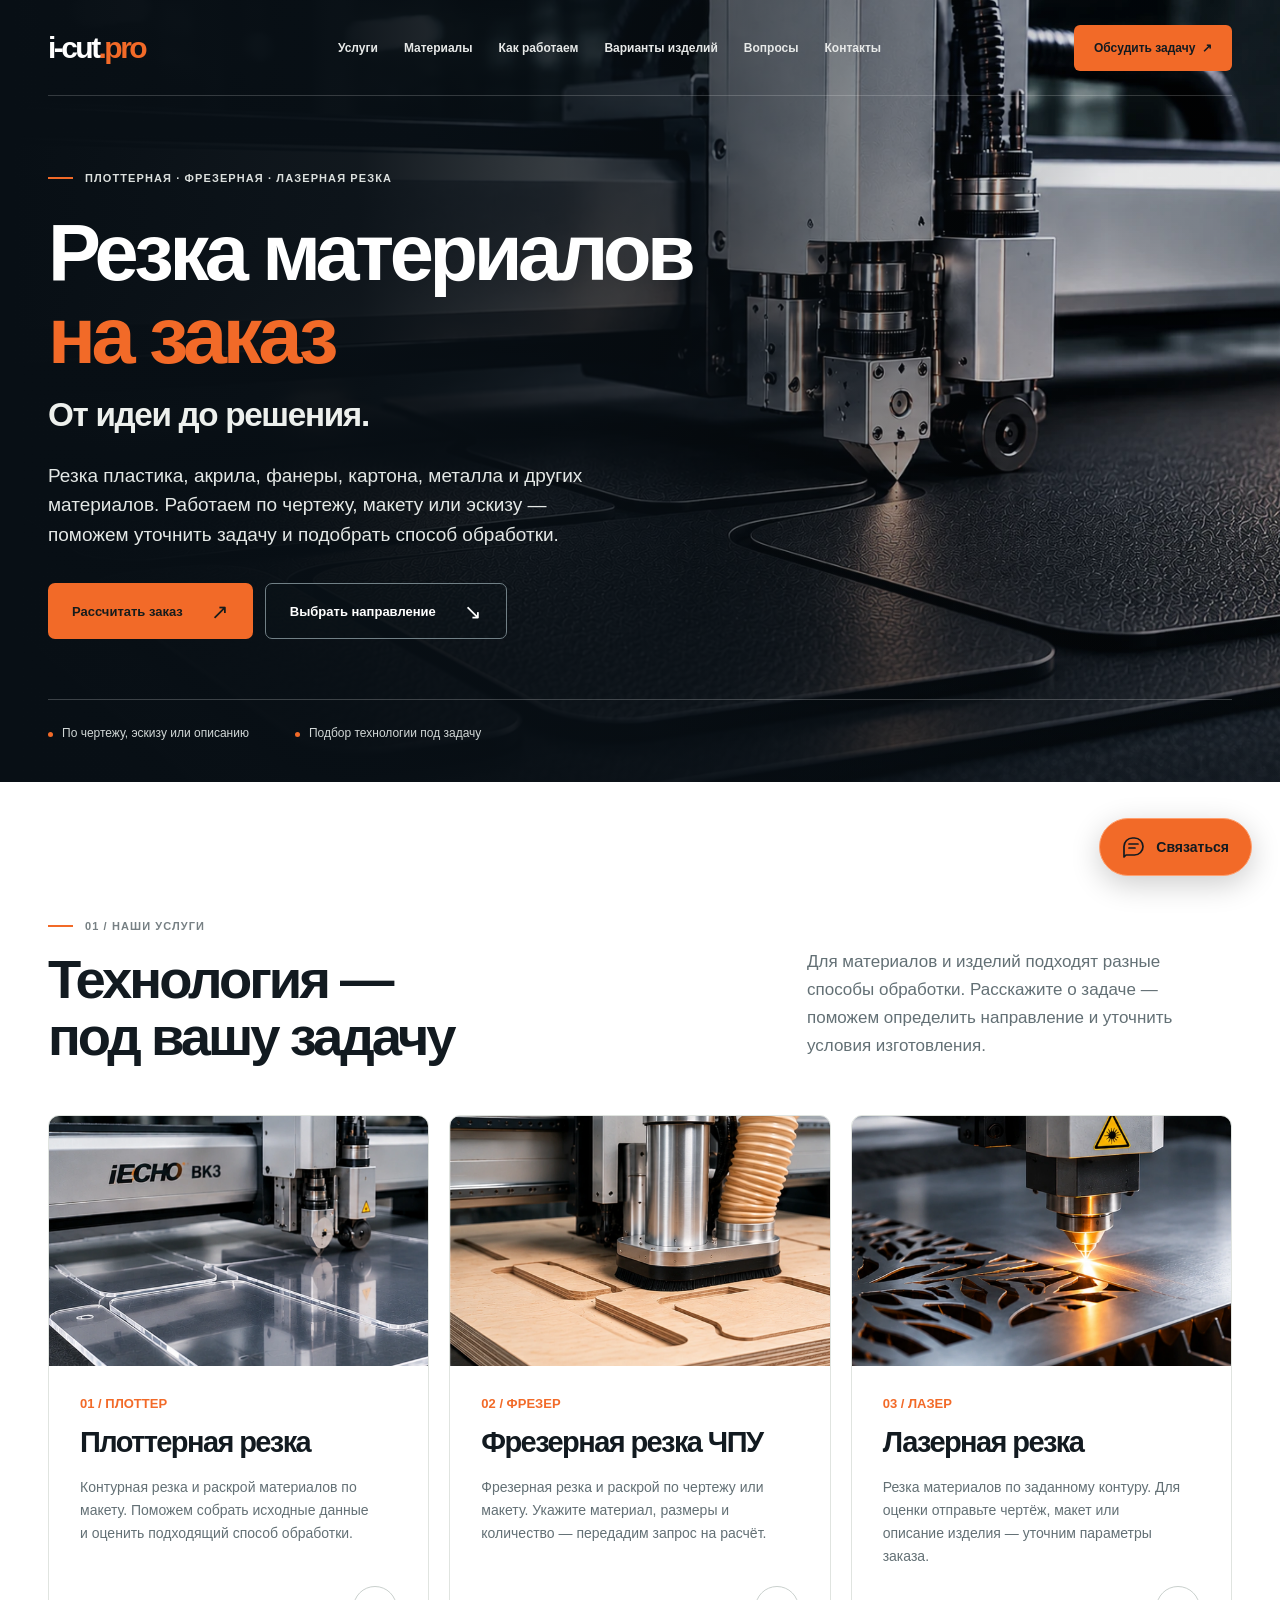
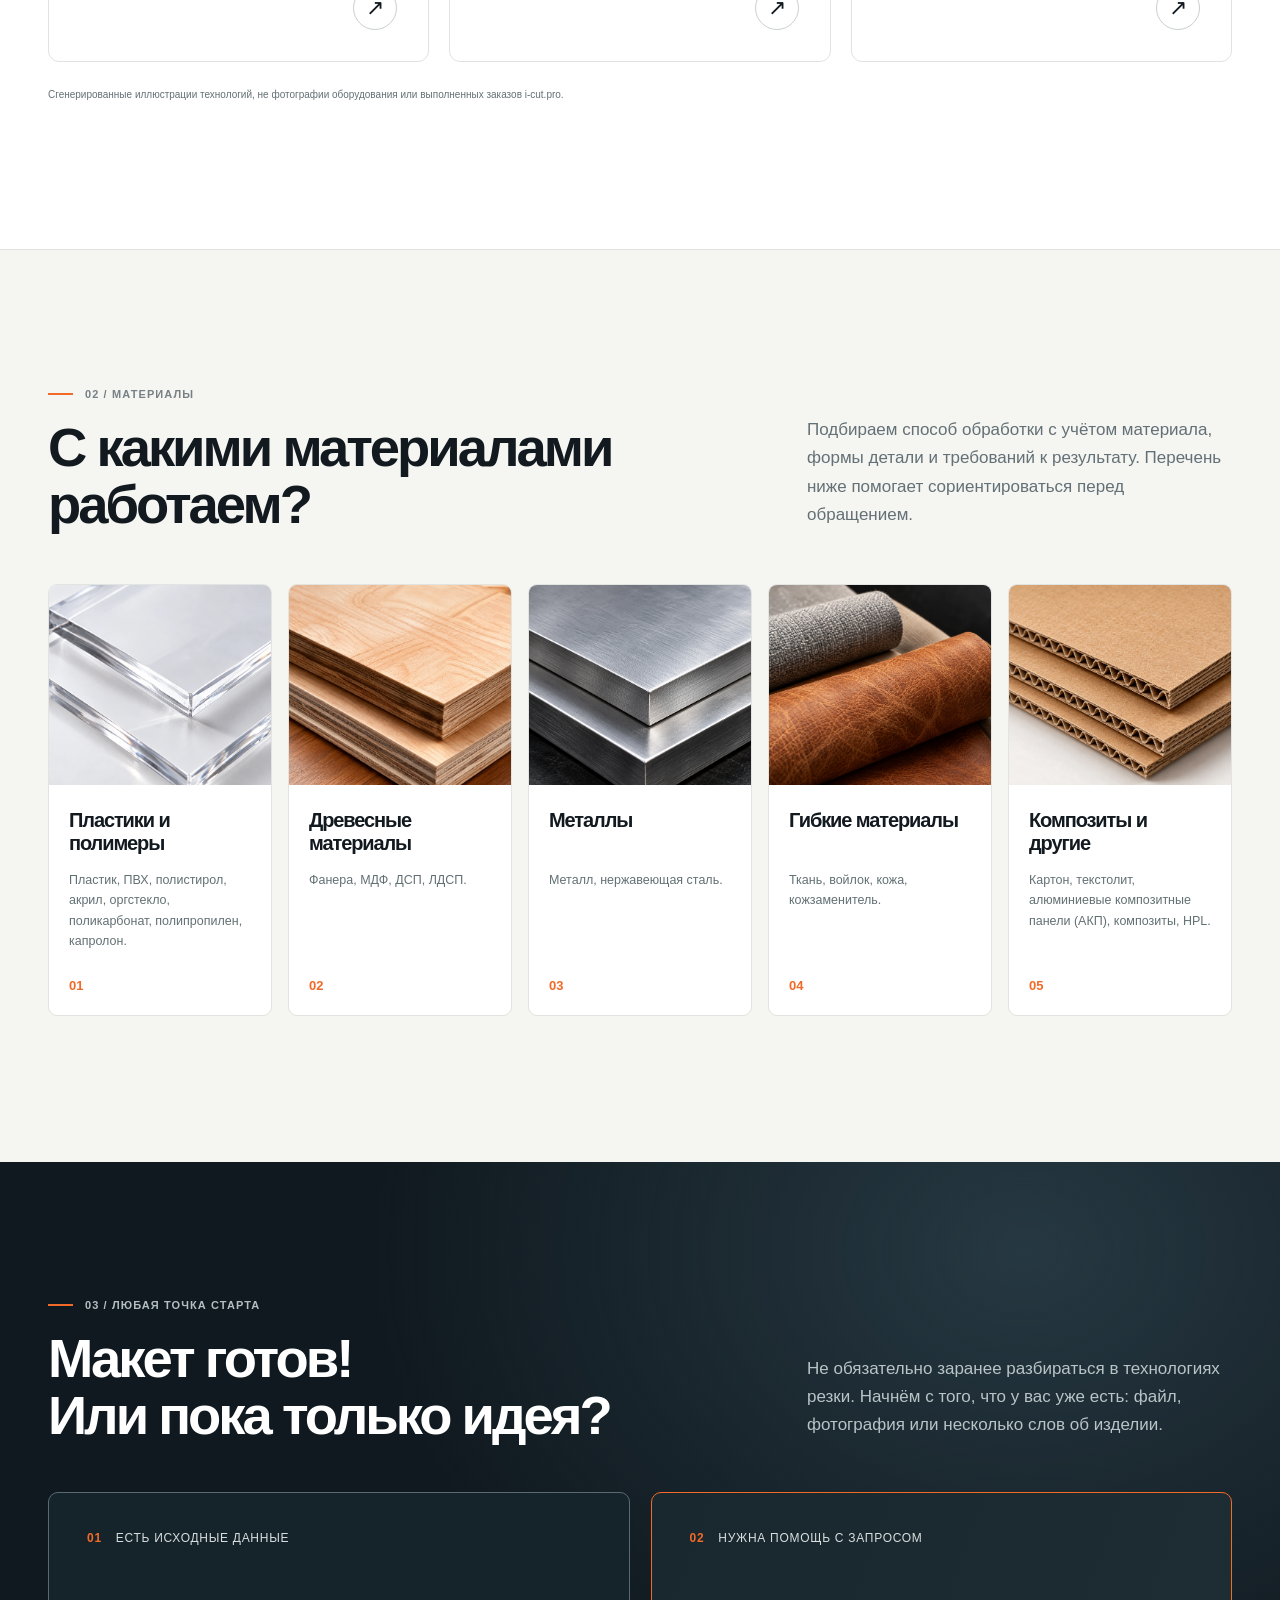
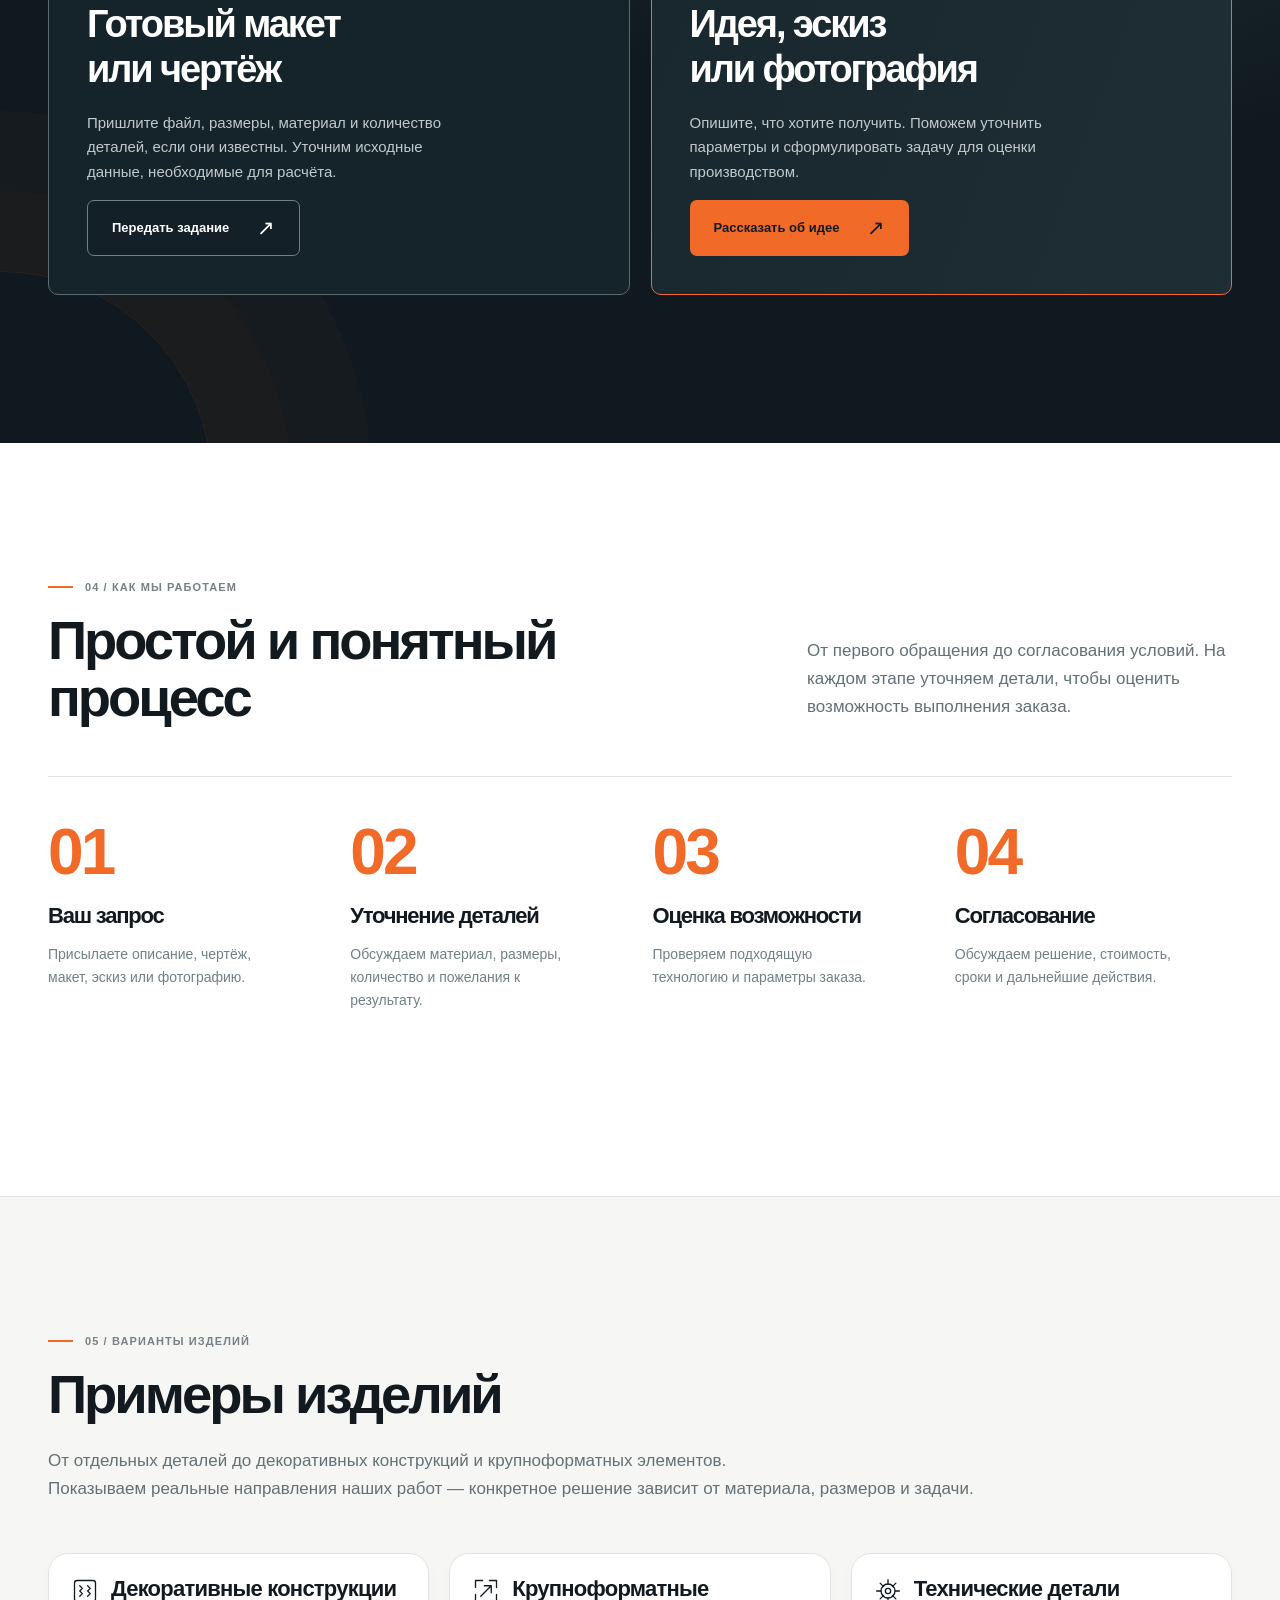
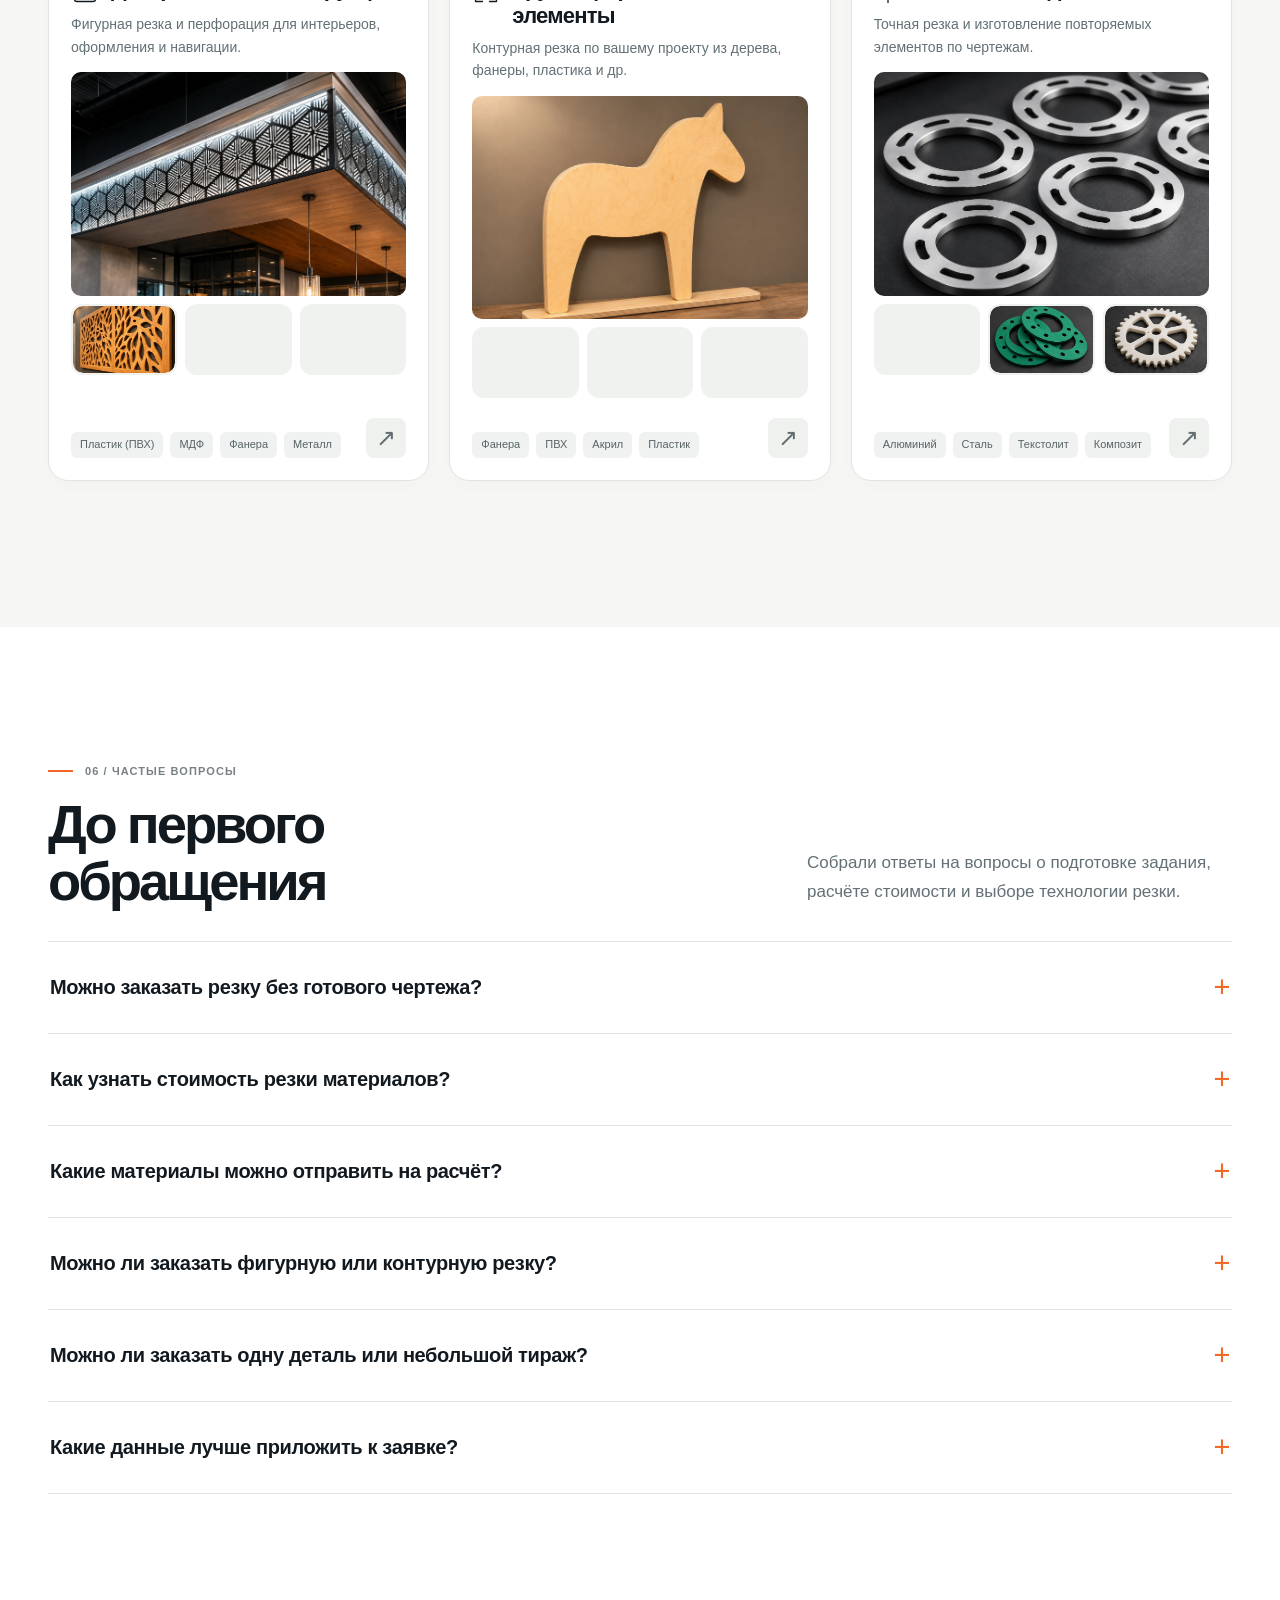
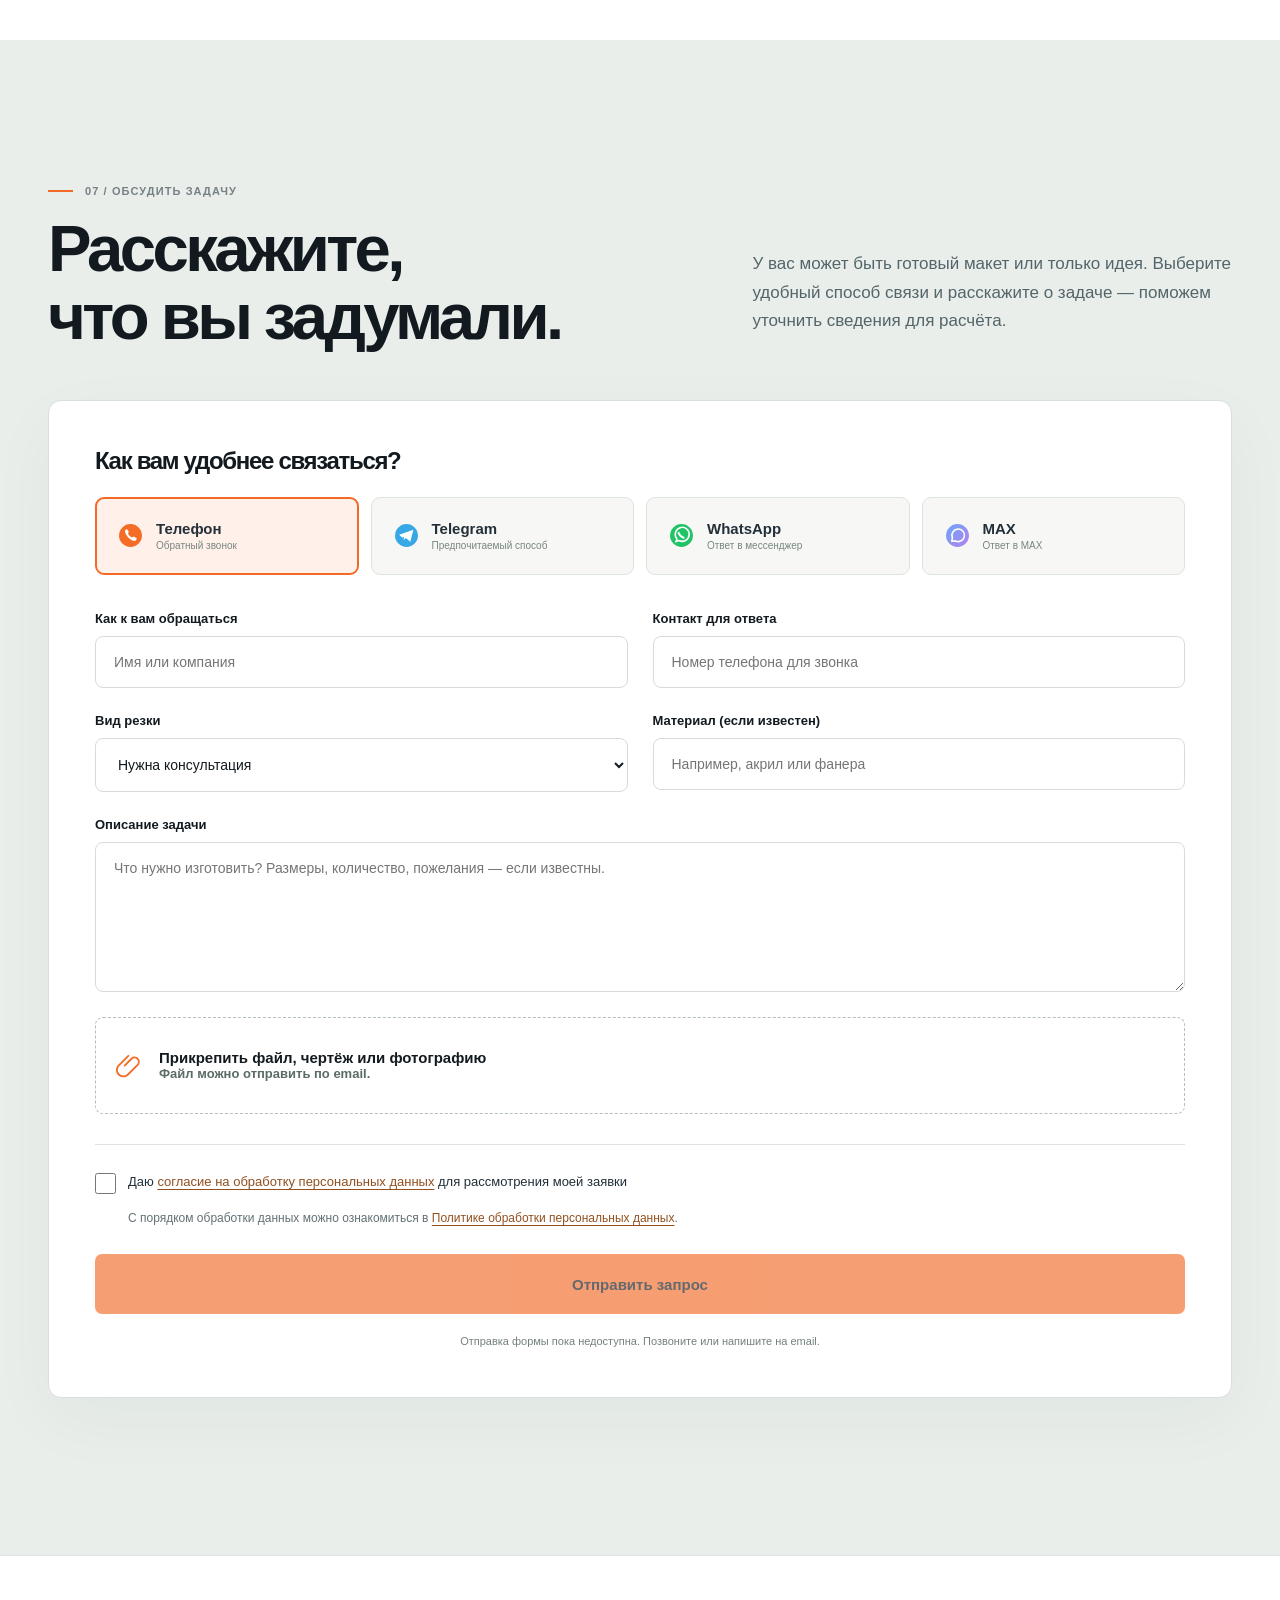
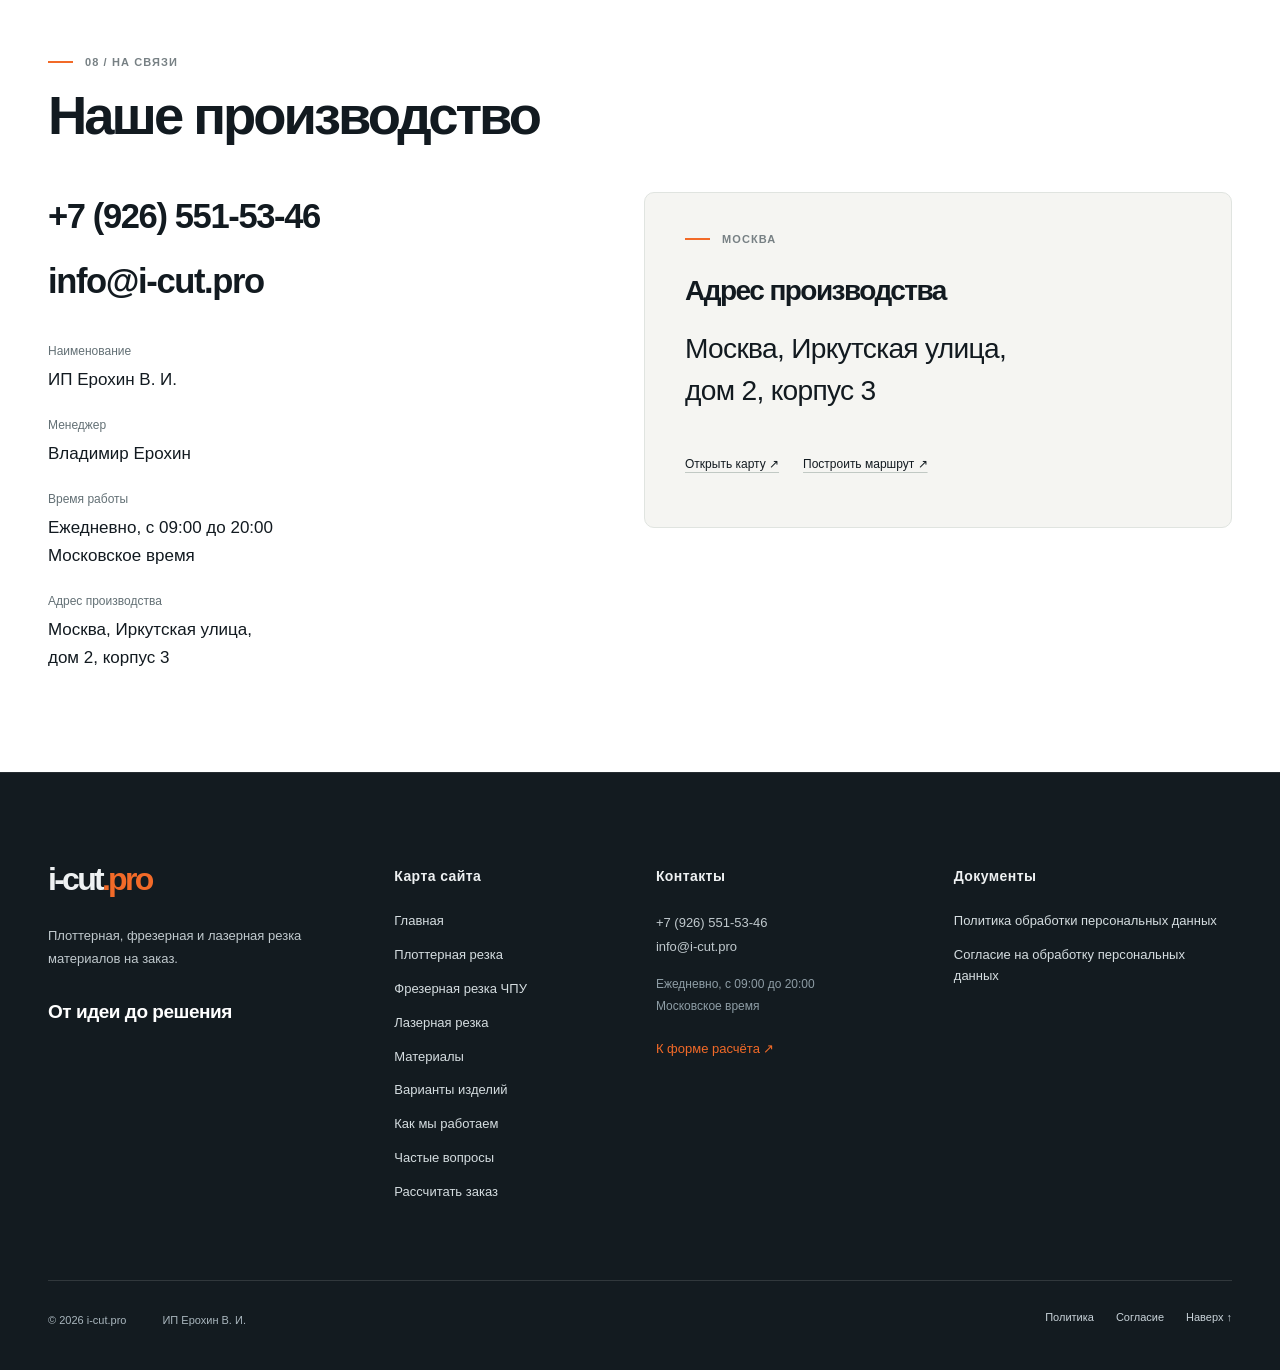
==== commit 1ae96041: "Update preview: compact high-resolution galleries, address card and simplified service pages" ====
--- a/index.html
+++ b/index.html
@@ -8,28 +8,28 @@
   <meta name="theme-color" content="#11191e">
   <title>Резка материалов на заказ — лазерная, фрезерная, плоттерная | i-cut.pro</title>
   <meta name="description" content="Резка пластика, акрила, фанеры, картона, металла и других материалов на заказ. Лазерная, фрезерная и плоттерная резка по чертежу, макету или эскизу.">
-  <link rel="stylesheet" href="v3.css?v=preview-20261103-3">
-  <script src="v3.js?v=preview-20261103-3" defer></script>
+  <link rel="stylesheet" href="v3.css?v=preview-20261104-1">
+  <script src="v3.js?v=preview-20261104-1" defer></script>
   <link rel="icon" href="data:,">
-  <link rel="stylesheet" href="legal.css?v=preview-20261103-3">
-<link rel="stylesheet" href="site-chrome.css?v=preview-20261103-3">
-  <script src="legal-ui.js?v=preview-20261103-3" defer></script>
-<script src="analytics-config.js?v=preview-20261103-3" defer></script>
-<script src="analytics.js?v=preview-20261103-3" defer></script>
-<link rel="stylesheet" href="sticky-images.css?v=preview-20261103-3">
-<link rel="stylesheet" href="visual-update.css?v=preview-20261103-3">
-<link rel="stylesheet" href="portfolio-modal.css?v=preview-20261103-3">
-<script src="portfolio-config.js?v=preview-20261103-3" defer></script>
-<script src="portfolio-data.js?v=preview-20261103-3" defer></script>
-<script src="portfolio-modal.js?v=preview-20261103-3" defer></script>
-<script src="card-navigation.js?v=preview-20261103-3" defer></script>
-<script src="sticky-header.js?v=preview-20261103-3" defer></script>
-<link rel="stylesheet" href="home-v3-final.css?v=preview-20261103-3">
-<link rel="stylesheet" href="product-examples.css?v=preview-20261103-3">
-<script src="home-v3-final.js?v=preview-20261103-3" defer></script>
-<script src="product-examples.js?v=preview-20261103-3" defer></script>
-<script src="inquiry-config.js?v=preview-20261103-3" defer></script>
-<script src="inquiry-form.js?v=preview-20261103-3" defer></script>
+  <link rel="stylesheet" href="legal.css?v=preview-20261104-1">
+<link rel="stylesheet" href="site-chrome.css?v=preview-20261104-1">
+  <script src="legal-ui.js?v=preview-20261104-1" defer></script>
+<script src="analytics-config.js?v=preview-20261104-1" defer></script>
+<script src="analytics.js?v=preview-20261104-1" defer></script>
+<link rel="stylesheet" href="sticky-images.css?v=preview-20261104-1">
+<link rel="stylesheet" href="visual-update.css?v=preview-20261104-1">
+<link rel="stylesheet" href="portfolio-modal.css?v=preview-20261104-1">
+<script src="portfolio-config.js?v=preview-20261104-1" defer></script>
+<script src="portfolio-data.js?v=preview-20261104-1" defer></script>
+<script src="portfolio-modal.js?v=preview-20261104-1" defer></script>
+<script src="card-navigation.js?v=preview-20261104-1" defer></script>
+<script src="sticky-header.js?v=preview-20261104-1" defer></script>
+<link rel="stylesheet" href="home-v3-final.css?v=preview-20261104-1">
+<link rel="stylesheet" href="product-examples.css?v=preview-20261104-1">
+<script src="home-v3-final.js?v=preview-20261104-1" defer></script>
+<script src="product-examples.js?v=preview-20261104-1" defer></script>
+<script src="inquiry-config.js?v=preview-20261104-1" defer></script>
+<script src="inquiry-form.js?v=preview-20261104-1" defer></script>
 </head>
 <body class="home-page">
 <a class="skip-link" href="#main">К содержанию</a>
@@ -55,9 +55,9 @@
 <section class="section services" id="services">
   <div class="shell"><div class="section-top"><div><div class="eyebrow">01 / Наши услуги</div><h2>Технология —<br>под вашу задачу</h2></div><p>Для материалов и изделий подходят разные способы обработки. Расскажите о задаче — поможем определить направление и уточнить условия изготовления.</p></div>
     <div class="services-grid mobile-slider" id="services-grid-slider" data-slider-label="Карточки технологий">
-      <article class="service-card"><div class="photo service-photo-slot" data-service-photo="plotter"><img src="assets/images/services/cards/plotter.webp" width="1200" height="900" alt="Сгенерированная иллюстрация: режущий узел над прозрачным акрилом" loading="lazy" decoding="async"></div><div class="service-body"><div class="num">01 / ПЛОТТЕР</div><h3>Плоттерная резка</h3><p>Контурная резка и раскрой материалов по макету. Поможем собрать исходные данные и оценить подходящий способ обработки.</p><a class="round-link" data-service-type="plotter" href="plotter-cutting.html?v=preview-20261103-3" aria-label="Обсудить плоттерную резку">↗</a></div></article>
-      <article class="service-card"><div class="photo service-photo-slot" data-service-photo="milling"><img src="assets/images/services/cards/milling.webp" width="1200" height="900" alt="Сгенерированная иллюстрация: фрезерный станок с пылеотсасывающей щёткой на фанере" loading="lazy" decoding="async"></div><div class="service-body"><div class="num">02 / ФРЕЗЕР</div><h3>Фрезерная резка ЧПУ</h3><p>Фрезерная резка и раскрой по чертежу или макету. Укажите материал, размеры и количество — передадим запрос на расчёт.</p><a class="round-link" data-service-type="milling" href="cnc-milling.html?v=preview-20261103-3" aria-label="Обсудить фрезерную резку">↗</a></div></article>
-      <article class="service-card"><div class="photo service-photo-slot" data-service-photo="laser"><img src="assets/images/services/cards/laser.webp" width="1200" height="900" alt="Сгенерированная иллюстрация: лазерная резка металла" loading="lazy" decoding="async"></div><div class="service-body"><div class="num">03 / ЛАЗЕР</div><h3>Лазерная резка</h3><p>Резка материалов по заданному контуру. Для оценки отправьте чертёж, макет или описание изделия — уточним параметры заказа.</p><a class="round-link" data-service-type="laser" href="laser-cutting.html?v=preview-20261103-3" aria-label="Обсудить лазерную резку">↗</a></div></article>
+      <article class="service-card"><div class="photo service-photo-slot" data-service-photo="plotter"><img src="assets/images/services/cards/plotter.webp" width="1200" height="900" alt="Сгенерированная иллюстрация: режущий узел над прозрачным акрилом" loading="lazy" decoding="async"></div><div class="service-body"><div class="num">01 / ПЛОТТЕР</div><h3>Плоттерная резка</h3><p>Контурная резка и раскрой материалов по макету. Поможем собрать исходные данные и оценить подходящий способ обработки.</p><a class="round-link" data-service-type="plotter" href="plotter-cutting.html?v=preview-20261104-1" aria-label="Обсудить плоттерную резку">↗</a></div></article>
+      <article class="service-card"><div class="photo service-photo-slot" data-service-photo="milling"><img src="assets/images/services/cards/milling.webp" width="1200" height="900" alt="Сгенерированная иллюстрация: фрезерный станок с пылеотсасывающей щёткой на фанере" loading="lazy" decoding="async"></div><div class="service-body"><div class="num">02 / ФРЕЗЕР</div><h3>Фрезерная резка ЧПУ</h3><p>Фрезерная резка и раскрой по чертежу или макету. Укажите материал, размеры и количество — передадим запрос на расчёт.</p><a class="round-link" data-service-type="milling" href="cnc-milling.html?v=preview-20261104-1" aria-label="Обсудить фрезерную резку">↗</a></div></article>
+      <article class="service-card"><div class="photo service-photo-slot" data-service-photo="laser"><img src="assets/images/services/cards/laser.webp" width="1200" height="900" alt="Сгенерированная иллюстрация: лазерная резка металла" loading="lazy" decoding="async"></div><div class="service-body"><div class="num">03 / ЛАЗЕР</div><h3>Лазерная резка</h3><p>Резка материалов по заданному контуру. Для оценки отправьте чертёж, макет или описание изделия — уточним параметры заказа.</p><a class="round-link" data-service-type="laser" href="laser-cutting.html?v=preview-20261104-1" aria-label="Обсудить лазерную резку">↗</a></div></article>
     </div>
     <div class="slider-controls" data-slider-controls="services-grid-slider">
       <p class="slider-help" id="services-grid-slider-help">Листайте карточки свайпом или стрелками клавиатуры.</p>
@@ -82,7 +82,7 @@
   </div>
 </section>
 <section class="dark-cta" id="start">
-  <div class="shell"><div class="section-top"><div><div class="eyebrow">03 / Любая точка старта</div><h2>Макет готов!<br>Или пока только идея?</h2></div><p>Не обязательно заранее разбираться в технологиях резки. Начните с того, что у вас уже есть: файла, фотографии или нескольких слов об изделии.</p></div>
+  <div class="shell"><div class="section-top"><div><div class="eyebrow">03 / Любая точка старта</div><h2>Макет готов!<br>Или пока только идея?</h2></div><p>Не обязательно заранее разбираться в технологиях резки. Начнём с того, что у вас уже есть: файл, фотография или несколько слов об изделии.</p></div>
     <div class="routes">
       <article class="route"><div class="route-title"><b>01</b> Есть исходные данные</div><h3>Готовый макет<br>или чертёж</h3><p>Пришлите файл, размеры, материал и количество деталей, если они известны. Уточним исходные данные, необходимые для расчёта.</p><a class="btn btn-outline-dark" href="#contact" data-route="ready">Передать задание <span class="arrow">↗</span></a></article>
       <article class="route"><div class="route-title"><b>02</b> Нужна помощь с запросом</div><h3>Идея, эскиз<br>или фотография</h3><p>Опишите, что хотите получить. Поможем уточнить параметры и сформулировать задачу для оценки производством.</p><a class="btn" href="#contact" data-route="idea">Рассказать об идее <span class="arrow">↗</span></a></article>
@@ -102,9 +102,9 @@
 <section class="section portfolio product-examples line" id="portfolio" aria-labelledby="product-examples-title">
   <div class="shell"><div class="section-top"><div><div class="eyebrow">05 / ВАРИАНТЫ ИЗДЕЛИЙ</div><h2 id="product-examples-title">Примеры изделий</h2></div><p>От отдельных деталей до декоративных конструкций и крупноформатных элементов.<br>Показываем реальные направления наших работ — конкретное решение зависит от материала, размеров и задачи.</p></div>
     <div class="product-grid mobile-slider" id="portfolio-grid-slider" data-slider-label="Примеры изделий">
-      <article class="product-card"><div class="product-heading"><svg viewBox="0 0 32 32" aria-hidden="true" fill="none" stroke="currentColor" stroke-width="1.5" stroke-linecap="round" stroke-linejoin="round"><rect x="4" y="4" width="24" height="24" rx="3"/><path d="m10 10 3 3-3 3 3 3-3 3m9-12 3 3-3 3 3 3-3 3"/></svg><h3>Декоративные конструкции</h3></div><p class="product-description">Фигурная резка и перфорация для интерьеров, оформления и навигации.</p><div class="product-gallery" role="group" aria-label="Галерея: Декоративные конструкции"><img class="product-main" id="product-main-decor" src="assets/images/products/decor-main-1448.webp" width="1448" height="1086" alt="Иллюстрация: декоративная перфорированная конструкция с подсветкой" loading="lazy" decoding="async" style="object-position:50% 50%"><div class="product-thumbnails"><button class="product-thumbnail" type="button" aria-controls="product-main-decor" aria-label="Показать крупно: декоративная перфорированная панель"><img class="product-thumb" src="assets/images/products/decor-02.webp" width="191" height="144" alt="Иллюстрация: декоративная перфорированная панель" loading="lazy" decoding="async"></button><button class="product-thumbnail" type="button" aria-controls="product-main-decor" aria-label="Показать крупно: навигационная табличка"><img class="product-thumb" src="assets/images/products/decor-03.webp" width="196" height="98" alt="Иллюстрация: навигационная табличка" loading="lazy" decoding="async"></button><button class="product-thumbnail" type="button" aria-controls="product-main-decor" aria-label="Показать крупно: декоративный рельефный экран"><img class="product-thumb" src="assets/images/products/decor-04.webp" width="191" height="123" alt="Иллюстрация: декоративный рельефный экран" loading="lazy" decoding="async"></button></div><span class="product-gallery-status" role="status" aria-live="polite" aria-atomic="true"></span></div><div class="product-bottom"><ul class="product-materials" aria-label="Материалы"><li>Пластик (ПВХ)</li><li>МДФ</li><li>Фанера</li><li>Металл</li></ul><button class="product-arrow" type="button" disabled aria-label="Декоративные конструкции — переход недоступен"><span aria-hidden="true">↗</span></button></div></article>
-      <article class="product-card"><div class="product-heading"><svg viewBox="0 0 32 32" aria-hidden="true" fill="none" stroke="currentColor" stroke-width="1.5" stroke-linecap="round" stroke-linejoin="round"><path d="M4 12V4h8m8 0h8v8m0 8v8h-8m-8 0H4v-8M10 22 22 10m-8 0h8v8"/></svg><h3>Крупноформатные элементы</h3></div><p class="product-description">Контурная резка по вашему проекту из дерева, фанеры, пластика и др.</p><div class="product-gallery" role="group" aria-label="Галерея: Крупноформатные элементы"><img class="product-main" id="product-main-large" src="assets/images/products/large-main-1448.webp" width="1448" height="1086" alt="Иллюстрация: фигурная лошадь из фанеры" loading="lazy" decoding="async" style="object-position:50% 15%"><div class="product-thumbnails"><button class="product-thumbnail" type="button" aria-controls="product-main-large" aria-label="Показать крупно: объёмные буквы"><img class="product-thumb" src="assets/images/products/large-02.webp" width="190" height="144" alt="Иллюстрация: объёмные буквы" loading="lazy" decoding="async"></button><button class="product-thumbnail" type="button" aria-controls="product-main-large" aria-label="Показать крупно: силуэт городского пейзажа"><img class="product-thumb" src="assets/images/products/large-03.webp" width="190" height="123" alt="Иллюстрация: силуэт городского пейзажа" loading="lazy" decoding="async"></button><button class="product-thumbnail" type="button" aria-controls="product-main-large" aria-label="Показать крупно: крупный раскрой деталей"><img class="product-thumb" src="assets/images/products/large-04.webp" width="190" height="123" alt="Иллюстрация: крупный раскрой деталей" loading="lazy" decoding="async"></button></div><span class="product-gallery-status" role="status" aria-live="polite" aria-atomic="true"></span></div><div class="product-bottom"><ul class="product-materials" aria-label="Материалы"><li>Фанера</li><li>ПВХ</li><li>Акрил</li><li>Пластик</li></ul><button class="product-arrow" type="button" disabled aria-label="Крупноформатные элементы — переход недоступен"><span aria-hidden="true">↗</span></button></div></article>
-      <article class="product-card"><div class="product-heading"><svg viewBox="0 0 32 32" aria-hidden="true" fill="none" stroke="currentColor" stroke-width="1.5" stroke-linecap="round" stroke-linejoin="round"><circle cx="16" cy="16" r="8"/><circle cx="16" cy="16" r="3"/><path d="M16 3v5m0 16v5M3 16h5m16 0h5M7 7l4 4m10 10 4 4M7 25l4-4m10-10 4-4"/></svg><h3>Технические детали</h3></div><p class="product-description">Точная резка и изготовление повторяемых элементов по чертежам.</p><div class="product-gallery" role="group" aria-label="Галерея: Технические детали"><img class="product-main" id="product-main-technical" src="assets/images/products/technical-main-1448.webp" width="1448" height="1086" alt="Иллюстрация: металлические фланцы и кольца" loading="lazy" decoding="async" style="object-position:50% 50%"><div class="product-thumbnails"><button class="product-thumbnail" type="button" aria-controls="product-main-technical" aria-label="Показать крупно: металлическая пластина с отверстиями"><img class="product-thumb" src="assets/images/products/technical-02.webp" width="191" height="144" alt="Иллюстрация: металлическая пластина с отверстиями" loading="lazy" decoding="async"></button><button class="product-thumbnail" type="button" aria-controls="product-main-technical" aria-label="Показать крупно: прокладки и уплотнения"><img class="product-thumb" src="assets/images/products/technical-03.webp" width="191" height="123" alt="Иллюстрация: прокладки и уплотнения" loading="lazy" decoding="async"></button><button class="product-thumbnail" type="button" aria-controls="product-main-technical" aria-label="Показать крупно: техническая зубчатая деталь"><img class="product-thumb" src="assets/images/products/technical-04.webp" width="191" height="98" alt="Иллюстрация: техническая зубчатая деталь" loading="lazy" decoding="async"></button></div><span class="product-gallery-status" role="status" aria-live="polite" aria-atomic="true"></span></div><div class="product-bottom"><ul class="product-materials" aria-label="Материалы"><li>Алюминий</li><li>Сталь</li><li>Текстолит</li><li>Композит</li></ul><button class="product-arrow" type="button" disabled aria-label="Технические детали — переход недоступен"><span aria-hidden="true">↗</span></button></div></article>
+      <article class="product-card"><div class="product-heading"><svg viewBox="0 0 32 32" aria-hidden="true" fill="none" stroke="currentColor" stroke-width="1.5" stroke-linecap="round" stroke-linejoin="round"><rect x="4" y="4" width="24" height="24" rx="3"/><path d="m10 10 3 3-3 3 3 3-3 3m9-12 3 3-3 3 3 3-3 3"/></svg><h3>Декоративные конструкции</h3></div><p class="product-description">Фигурная резка и перфорация для интерьеров, оформления и навигации.</p><div class="product-gallery" role="group" aria-label="Галерея: Декоративные конструкции"><img class="product-main" id="product-main-decor" src="assets/images/products/decor-main-1448.webp" width="1448" height="1086" alt="Иллюстрация: декоративная перфорированная конструкция с подсветкой" loading="lazy" decoding="async" style="object-position:50% 50%"><div class="product-thumbnails"><button class="product-thumbnail" type="button" aria-controls="product-main-decor" aria-label="Показать крупно: декоративная перфорированная панель"><img class="product-thumb" src="assets/images/products/decor-02-1448.webp" width="1448" height="1086" alt="Иллюстрация: декоративная перфорированная панель" loading="lazy" decoding="async"></button><button class="product-thumbnail" type="button" aria-controls="product-main-decor" aria-label="Показать крупно: навигационная табличка"><img class="product-thumb" src="assets/images/products/decor-03-1448.webp" width="1448" height="1086" alt="Иллюстрация: навигационная табличка" loading="lazy" decoding="async"></button><button class="product-thumbnail" type="button" aria-controls="product-main-decor" aria-label="Показать крупно: декоративный рельефный экран"><img class="product-thumb" src="assets/images/products/decor-04-1448.webp" width="1448" height="1086" alt="Иллюстрация: декоративный рельефный экран" loading="lazy" decoding="async"></button></div><span class="product-gallery-status" role="status" aria-live="polite" aria-atomic="true"></span></div><div class="product-bottom"><ul class="product-materials" aria-label="Материалы"><li>Пластик (ПВХ)</li><li>МДФ</li><li>Фанера</li><li>Металл</li></ul><button class="product-arrow" type="button" disabled aria-label="Декоративные конструкции — переход недоступен"><span aria-hidden="true">↗</span></button></div></article>
+      <article class="product-card"><div class="product-heading"><svg viewBox="0 0 32 32" aria-hidden="true" fill="none" stroke="currentColor" stroke-width="1.5" stroke-linecap="round" stroke-linejoin="round"><path d="M4 12V4h8m8 0h8v8m0 8v8h-8m-8 0H4v-8M10 22 22 10m-8 0h8v8"/></svg><h3>Крупноформатные элементы</h3></div><p class="product-description">Контурная резка по вашему проекту из дерева, фанеры, пластика и др.</p><div class="product-gallery" role="group" aria-label="Галерея: Крупноформатные элементы"><img class="product-main" id="product-main-large" src="assets/images/products/large-main-1448.webp" width="1448" height="1086" alt="Иллюстрация: фигурная лошадь из фанеры" loading="lazy" decoding="async" style="object-position:50% 15%"><div class="product-thumbnails"><button class="product-thumbnail" type="button" aria-controls="product-main-large" aria-label="Показать крупно: объёмные буквы"><img class="product-thumb" src="assets/images/products/large-02-1448.webp" width="1448" height="1086" alt="Иллюстрация: объёмные буквы" loading="lazy" decoding="async"></button><button class="product-thumbnail" type="button" aria-controls="product-main-large" aria-label="Показать крупно: силуэт городского пейзажа"><img class="product-thumb" src="assets/images/products/large-03-1448.webp" width="1448" height="1086" alt="Иллюстрация: силуэт городского пейзажа" loading="lazy" decoding="async"></button><button class="product-thumbnail" type="button" aria-controls="product-main-large" aria-label="Показать крупно: крупный раскрой деталей"><img class="product-thumb" src="assets/images/products/large-04-1448.webp" width="1448" height="1086" alt="Иллюстрация: крупный раскрой деталей" loading="lazy" decoding="async"></button></div><span class="product-gallery-status" role="status" aria-live="polite" aria-atomic="true"></span></div><div class="product-bottom"><ul class="product-materials" aria-label="Материалы"><li>Фанера</li><li>ПВХ</li><li>Акрил</li><li>Пластик</li></ul><button class="product-arrow" type="button" disabled aria-label="Крупноформатные элементы — переход недоступен"><span aria-hidden="true">↗</span></button></div></article>
+      <article class="product-card"><div class="product-heading"><svg viewBox="0 0 32 32" aria-hidden="true" fill="none" stroke="currentColor" stroke-width="1.5" stroke-linecap="round" stroke-linejoin="round"><circle cx="16" cy="16" r="8"/><circle cx="16" cy="16" r="3"/><path d="M16 3v5m0 16v5M3 16h5m16 0h5M7 7l4 4m10 10 4 4M7 25l4-4m10-10 4-4"/></svg><h3>Технические детали</h3></div><p class="product-description">Точная резка и изготовление повторяемых элементов по чертежам.</p><div class="product-gallery" role="group" aria-label="Галерея: Технические детали"><img class="product-main" id="product-main-technical" src="assets/images/products/technical-main-1448.webp" width="1448" height="1086" alt="Иллюстрация: металлические фланцы и кольца" loading="lazy" decoding="async" style="object-position:50% 50%"><div class="product-thumbnails"><button class="product-thumbnail" type="button" aria-controls="product-main-technical" aria-label="Показать крупно: металлическая пластина с отверстиями"><img class="product-thumb" src="assets/images/products/technical-02-1448.webp" width="1448" height="1086" alt="Иллюстрация: металлическая пластина с отверстиями" loading="lazy" decoding="async"></button><button class="product-thumbnail" type="button" aria-controls="product-main-technical" aria-label="Показать крупно: прокладки и уплотнения"><img class="product-thumb" src="assets/images/products/technical-03-1448.webp" width="1448" height="1086" alt="Иллюстрация: прокладки и уплотнения" loading="lazy" decoding="async"></button><button class="product-thumbnail" type="button" aria-controls="product-main-technical" aria-label="Показать крупно: техническая зубчатая деталь"><img class="product-thumb" src="assets/images/products/technical-04-1448.webp" width="1448" height="1086" alt="Иллюстрация: техническая зубчатая деталь" loading="lazy" decoding="async"></button></div><span class="product-gallery-status" role="status" aria-live="polite" aria-atomic="true"></span></div><div class="product-bottom"><ul class="product-materials" aria-label="Материалы"><li>Алюминий</li><li>Сталь</li><li>Текстолит</li><li>Композит</li></ul><button class="product-arrow" type="button" disabled aria-label="Технические детали — переход недоступен"><span aria-hidden="true">↗</span></button></div></article>
     </div>
     <div class="slider-controls" data-slider-controls="portfolio-grid-slider">
       <p class="slider-help" id="portfolio-grid-slider-help">Листайте карточки свайпом или стрелками клавиатуры.</p>
@@ -147,8 +147,8 @@
         <label class="attachment full" aria-disabled="true"><svg viewBox="0 0 24 24" aria-hidden="true"><path d="M8 12.5 14.5 6a4 4 0 0 1 5.5 5.8l-9.4 9.4a6 6 0 0 1-8.4-8.5l9.2-9.2" fill="none" stroke="#f46c26" stroke-width="1.7" stroke-linecap="round"/></svg><span><strong>Прикрепить файл, чертёж или фотографию</strong><br>Файл можно отправить по email.</span><input type="file" name="file" disabled aria-describedby="demo-status"></label>
       </div>
       <div class="consent-block">
-        <div class="consent-row"><input id="personal-data-agreement" type="checkbox" name="personal_data_consent" value="accepted" required ><label for="personal-data-agreement">Даю <a href="personal-data-consent.html?v=preview-20261103-3" target="_blank" rel="noopener">согласие на обработку персональных данных</a> для рассмотрения моей заявки</label></div>
-        <p class="consent-policy">С порядком обработки данных можно ознакомиться в <a href="privacy.html?v=preview-20261103-3" target="_blank" rel="noopener">Политике обработки персональных данных</a>.</p>
+        <div class="consent-row"><input id="personal-data-agreement" type="checkbox" name="personal_data_consent" value="accepted" required ><label for="personal-data-agreement">Даю <a href="personal-data-consent.html?v=preview-20261104-1" target="_blank" rel="noopener">согласие на обработку персональных данных</a> для рассмотрения моей заявки</label></div>
+        <p class="consent-policy">С порядком обработки данных можно ознакомиться в <a href="privacy.html?v=preview-20261104-1" target="_blank" rel="noopener">Политике обработки персональных данных</a>.</p>
       </div>
       <button class="form-submit" type="submit" disabled aria-describedby="demo-status">Отправить запрос</button>
       <p class="form-note" id="demo-status">Отправка формы пока недоступна. Позвоните или напишите на email.</p>
@@ -158,14 +158,14 @@
 <section class="section production-contacts line" id="production" aria-labelledby="production-title"><div class="shell">
 <div class="section-top"><div><div class="eyebrow">08 / НА СВЯЗИ</div><h2 id="production-title">Наше производство</h2></div></div>
 <div class="production-grid"><div class="production-details"><div class="production-direct"><a href="tel:+79265515346">+7 (926) 551-53-46</a><a href="mailto:info@i-cut.pro">info@i-cut.pro</a></div><dl><div><dt>Наименование</dt><dd>ИП Ерохин В. И.</dd></div><div><dt>Менеджер</dt><dd>Владимир Ерохин</dd></div><div><dt>Время работы</dt><dd>Ежедневно, с 09:00 до 20:00<br>Московское время</dd></div><div><dt>Адрес производства</dt><dd><address>Москва, Иркутская улица,<br>дом 2, корпус 3</address></dd></div></dl></div>
-<div class="production-map"><iframe src="https://yandex.ru/map-widget/v1/?ll=37.788208%2C55.815256&amp;mode=whatshere&amp;whatshere%5Bpoint%5D=37.788207%2C55.815256&amp;whatshere%5Bzoom%5D=17&amp;z=16" title="Яндекс Карты: Москва, Иркутская улица, 2к3" width="560" height="500" loading="lazy" allowfullscreen referrerpolicy="strict-origin-when-cross-origin"></iframe><div class="production-map-links"><a href="https://yandex.ru/maps/213/moscow/house/irkutskaya_ulitsa_2k3/Z04YcQ9oS0UAQFtvfXRwdH5mYg==/" target="_blank" rel="noopener noreferrer">Открыть в Яндекс Картах ↗</a><a href="https://yandex.ru/maps/?rtext=~55.815256%2C37.788207&amp;rtt=auto" target="_blank" rel="noopener noreferrer">Построить маршрут ↗</a></div><p class="production-route-modes">В Яндекс Картах можно выбрать автомобиль или общественный транспорт.</p></div></div></div></section>
+<div class="production-address-card"><div class="eyebrow">Москва</div><h3>Адрес производства</h3><address>Москва, Иркутская улица,<br>дом 2, корпус 3</address><div class="production-map-links"><a href="https://yandex.ru/maps/213/moscow/house/irkutskaya_ulitsa_2k3/Z04YcQ9oS0UAQFtvfXRwdH5mYg==/" target="_blank" rel="noopener noreferrer">Открыть карту ↗</a><a href="https://yandex.ru/maps/?rtext=~55.815256%2C37.788207&amp;rtt=auto" target="_blank" rel="noopener noreferrer">Построить маршрут ↗</a></div></div></div></div></section>
 </main>
 <footer class="site-footer"><div class="shell"><div class="footer-grid">
-<section class="footer-company" aria-label="Компания"><a class="logo" href="index.html?v=preview-20261103-3#top" aria-label="i-cut.pro — главная">i-cut<span>.pro</span></a><p>Плоттерная, фрезерная и лазерная резка материалов на заказ.</p><p class="footer-slogan">От идеи до решения</p></section>
-<nav class="footer-nav" aria-label="Карта сайта"><h2>Карта сайта</h2><a href="index.html?v=preview-20261103-3#top">Главная</a><a href="plotter-cutting.html?v=preview-20261103-3">Плоттерная резка</a><a href="cnc-milling.html?v=preview-20261103-3">Фрезерная резка ЧПУ</a><a href="laser-cutting.html?v=preview-20261103-3">Лазерная резка</a><a href="index.html?v=preview-20261103-3#materials">Материалы</a><a href="index.html?v=preview-20261103-3#portfolio">Варианты изделий</a><a href="index.html?v=preview-20261103-3#process">Как мы работаем</a><a href="index.html?v=preview-20261103-3#faq">Частые вопросы</a><a href="#contact">Рассчитать заказ</a></nav>
+<section class="footer-company" aria-label="Компания"><a class="logo" href="index.html?v=preview-20261104-1#top" aria-label="i-cut.pro — главная">i-cut<span>.pro</span></a><p>Плоттерная, фрезерная и лазерная резка материалов на заказ.</p><p class="footer-slogan">От идеи до решения</p></section>
+<nav class="footer-nav" aria-label="Карта сайта"><h2>Карта сайта</h2><a href="index.html?v=preview-20261104-1#top">Главная</a><a href="plotter-cutting.html?v=preview-20261104-1">Плоттерная резка</a><a href="cnc-milling.html?v=preview-20261104-1">Фрезерная резка ЧПУ</a><a href="laser-cutting.html?v=preview-20261104-1">Лазерная резка</a><a href="index.html?v=preview-20261104-1#materials">Материалы</a><a href="index.html?v=preview-20261104-1#portfolio">Варианты изделий</a><a href="index.html?v=preview-20261104-1#process">Как мы работаем</a><a href="index.html?v=preview-20261104-1#faq">Частые вопросы</a><a href="#contact">Рассчитать заказ</a></nav>
 <section class="footer-contacts" aria-labelledby="footer-contacts-title"><h2 id="footer-contacts-title">Контакты</h2><p><a href="tel:+79265515346">+7 (926) 551-53-46</a><br><a href="mailto:info@i-cut.pro">info@i-cut.pro</a></p><p class="footer-muted">Ежедневно, с 09:00 до 20:00<br>Московское время</p><a class="footer-inquiry" href="#contact">К форме расчёта ↗</a></section>
-<nav class="footer-documents" aria-label="Документы"><h2>Документы</h2><a href="privacy.html?v=preview-20261103-3">Политика обработки персональных данных</a><a href="personal-data-consent.html?v=preview-20261103-3">Согласие на обработку персональных данных</a></nav>
-</div><div class="footer-bottom"><p>© 2026 i-cut.pro</p><p>ИП Ерохин В. И.</p><div><a href="privacy.html?v=preview-20261103-3">Политика</a><a href="personal-data-consent.html?v=preview-20261103-3">Согласие</a><a href="#top">Наверх ↑</a></div></div></div></footer>
+<nav class="footer-documents" aria-label="Документы"><h2>Документы</h2><a href="privacy.html?v=preview-20261104-1">Политика обработки персональных данных</a><a href="personal-data-consent.html?v=preview-20261104-1">Согласие на обработку персональных данных</a></nav>
+</div><div class="footer-bottom"><p>© 2026 i-cut.pro</p><p>ИП Ерохин В. И.</p><div><a href="privacy.html?v=preview-20261104-1">Политика</a><a href="personal-data-consent.html?v=preview-20261104-1">Согласие</a><a href="#top">Наверх ↑</a></div></div></div></footer>
 
 <aside class="quick-contact" aria-label="Быстрая связь">
   <section class="quick-panel" id="quick-panel" aria-labelledby="quick-title" hidden>
--- a/home-v3-final.css
+++ b/home-v3-final.css
@@ -6,7 +6,8 @@
 @media(max-width:767px){.home-page .hero{background-position:62% center}}
 @media(min-width:768px) and (max-width:1279px){.home-page .hero{background-position:85% center}}
 @media(min-width:1280px){.home-page .hero{background-size:auto max(100%,calc(50vw + 100px));background-position:calc(50% + clamp(30px,calc(14.583333vw - 180px),100px)) center}}
-.home-page .service-photo-slot{display:grid;place-items:center;background:#dfe3e0}
+.home-page .service-photo-slot{position:relative;display:block;background:#dfe3e0}
+.home-page .service-photo-slot>img{position:absolute;inset:0;display:block;width:100%;height:100%;object-fit:cover;object-position:center}
 .home-page .service-photo-slot>span{font-size:12px;color:var(--sub)}
 .home-page .step .index{font-size:64px;line-height:1;font-weight:800;letter-spacing:-.045em;color:var(--orange)}
 .home-page .step:after{content:none}
--- a/product-examples.css
+++ b/product-examples.css
@@ -10,10 +10,10 @@
 .home-page .product-examples .product-gallery{position:relative;min-width:0}
 .home-page .product-examples .product-main{display:block;width:100%;aspect-ratio:3/2;height:auto;object-fit:cover;border-radius:10px;background:#f0f2ef;overflow:hidden}
 .home-page .product-examples .product-thumbnails{display:grid;grid-template-columns:repeat(3,minmax(0,1fr));gap:8px;margin-top:8px}
-.home-page .product-examples .product-thumbnail{display:block;min-width:0;width:100%;aspect-ratio:1;padding:0;border:2px solid transparent;border-radius:12px;background:#f0f2ef;overflow:hidden}
+.home-page .product-examples .product-thumbnail{display:block;min-width:0;width:100%;aspect-ratio:3/2;padding:0;border:2px solid transparent;border-radius:12px;background:#f0f2ef;overflow:hidden}
 .home-page .product-examples .product-thumbnail.is-active{border-color:var(--orange)}
 .home-page .product-examples .product-thumbnail:focus-visible{outline:2px solid var(--orange);outline-offset:3px}
-.home-page .product-examples .product-thumb{display:block;width:100%;height:100%;aspect-ratio:1;object-fit:cover;border-radius:10px;min-width:0}
+.home-page .product-examples .product-thumb{display:block;width:100%;height:100%;aspect-ratio:3/2;object-fit:cover;border-radius:10px;min-width:0}
 .home-page .product-examples .product-gallery-status{position:absolute;left:0;top:0;width:1px;height:1px;padding:0;margin:-1px;overflow:hidden;clip-path:inset(50%);white-space:nowrap;border:0}
 .home-page .product-examples .product-bottom{display:flex;align-items:flex-end;gap:12px;justify-content:space-between;margin-top:auto;padding-top:20px}
 .home-page .product-examples .product-materials{display:flex;flex-wrap:wrap;gap:7px;list-style:none;padding:0;margin:0;min-width:0}
